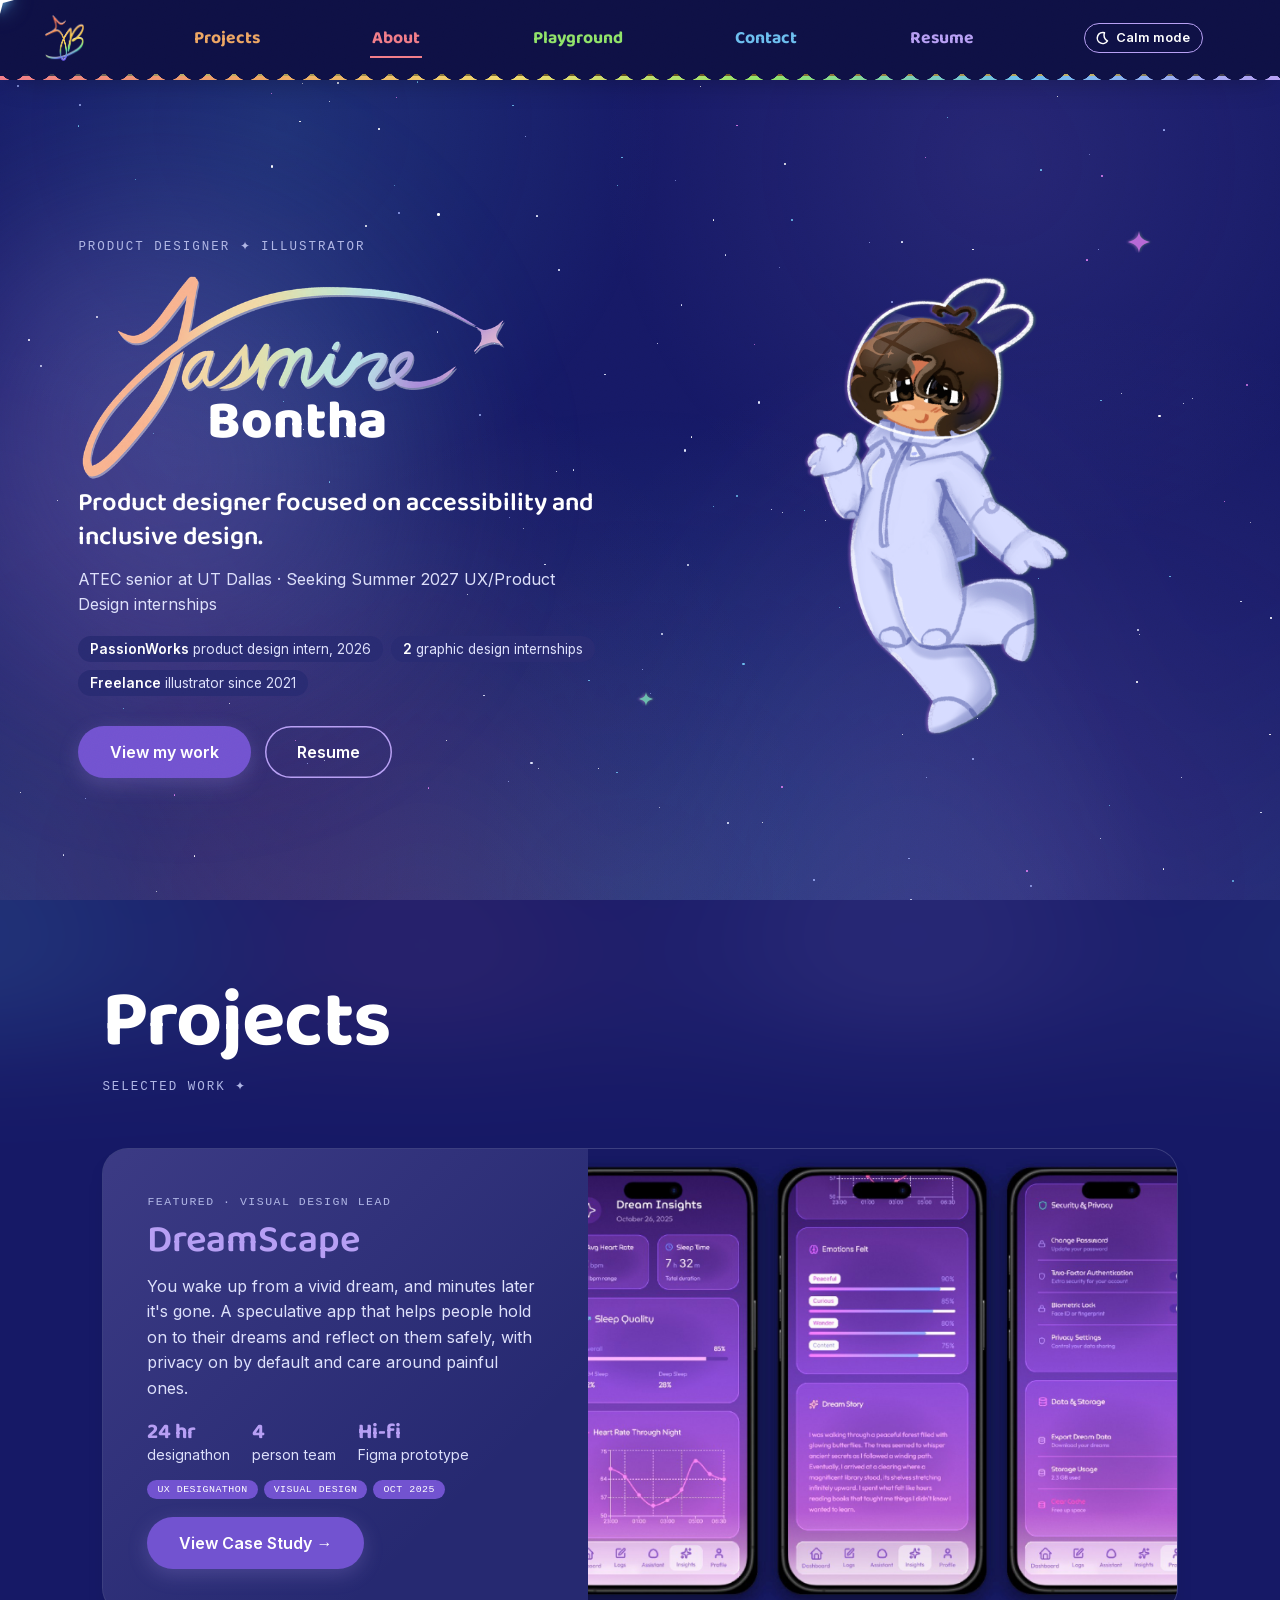
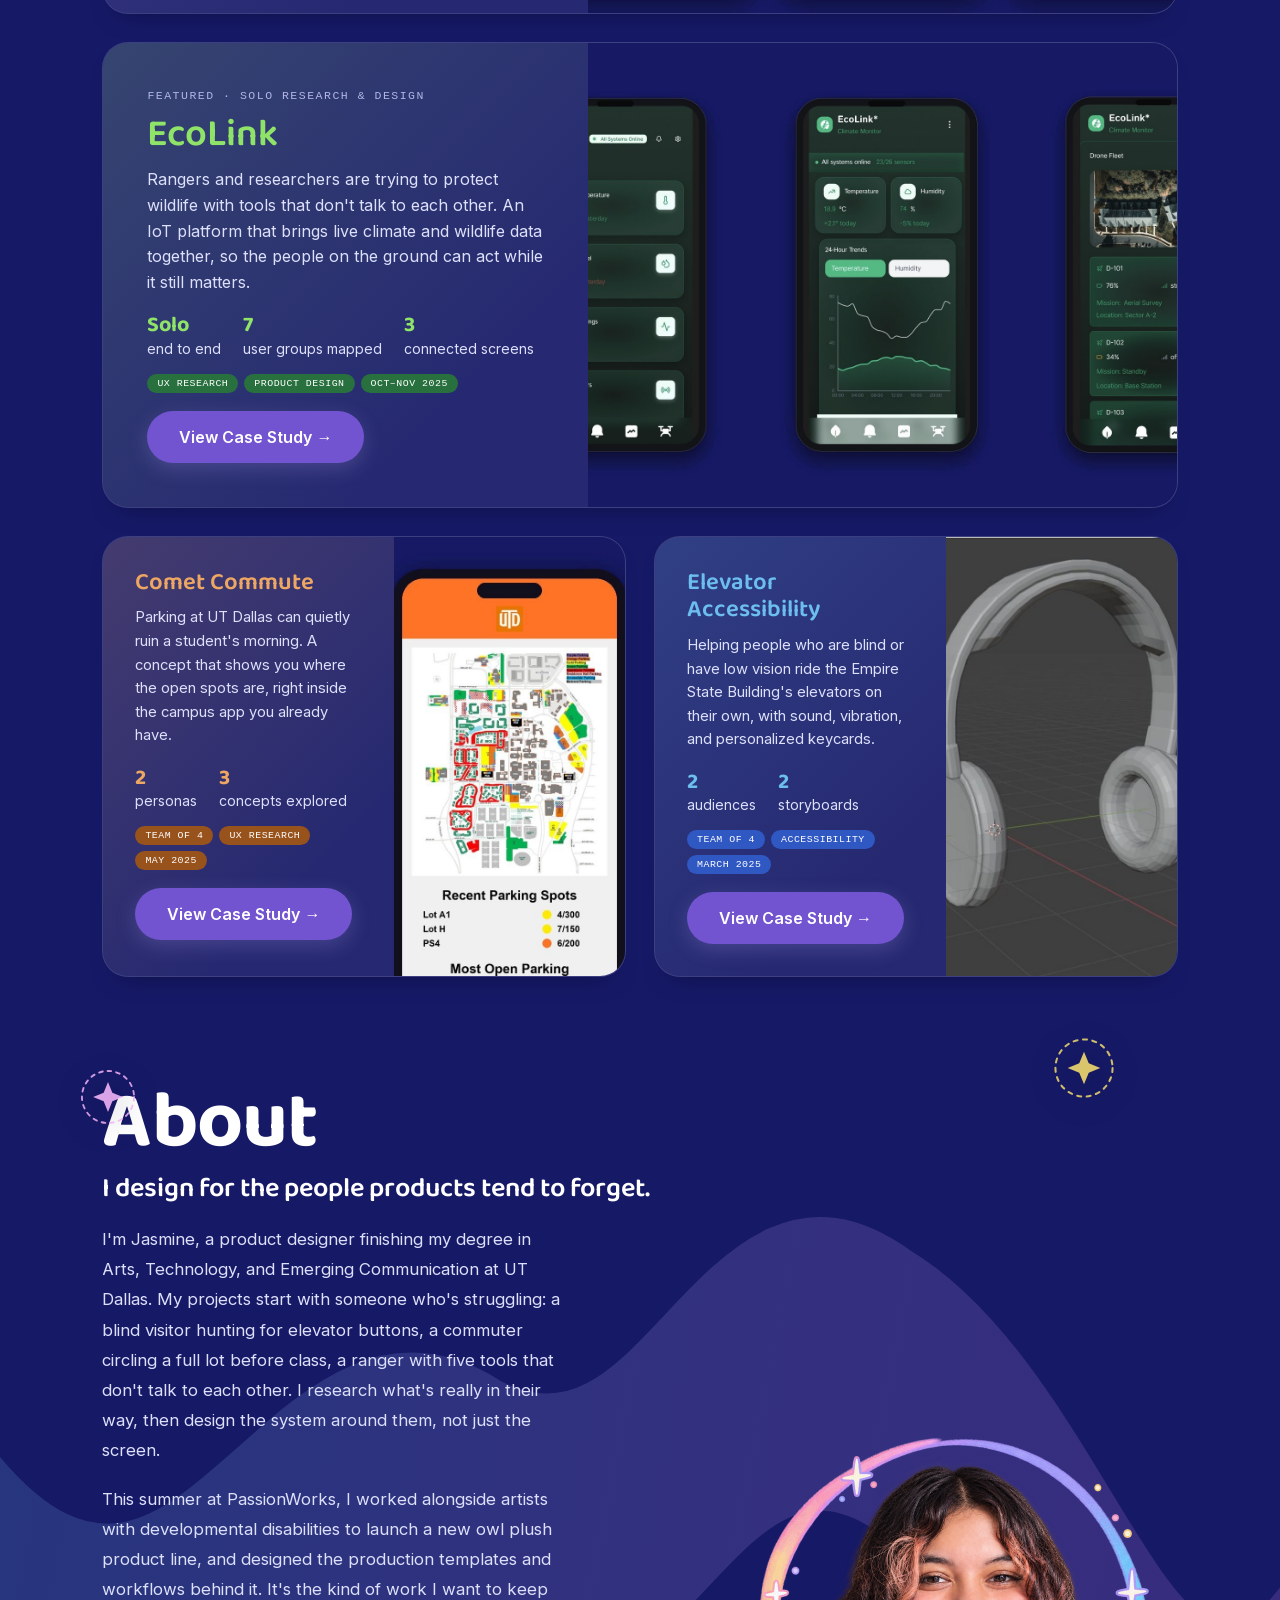
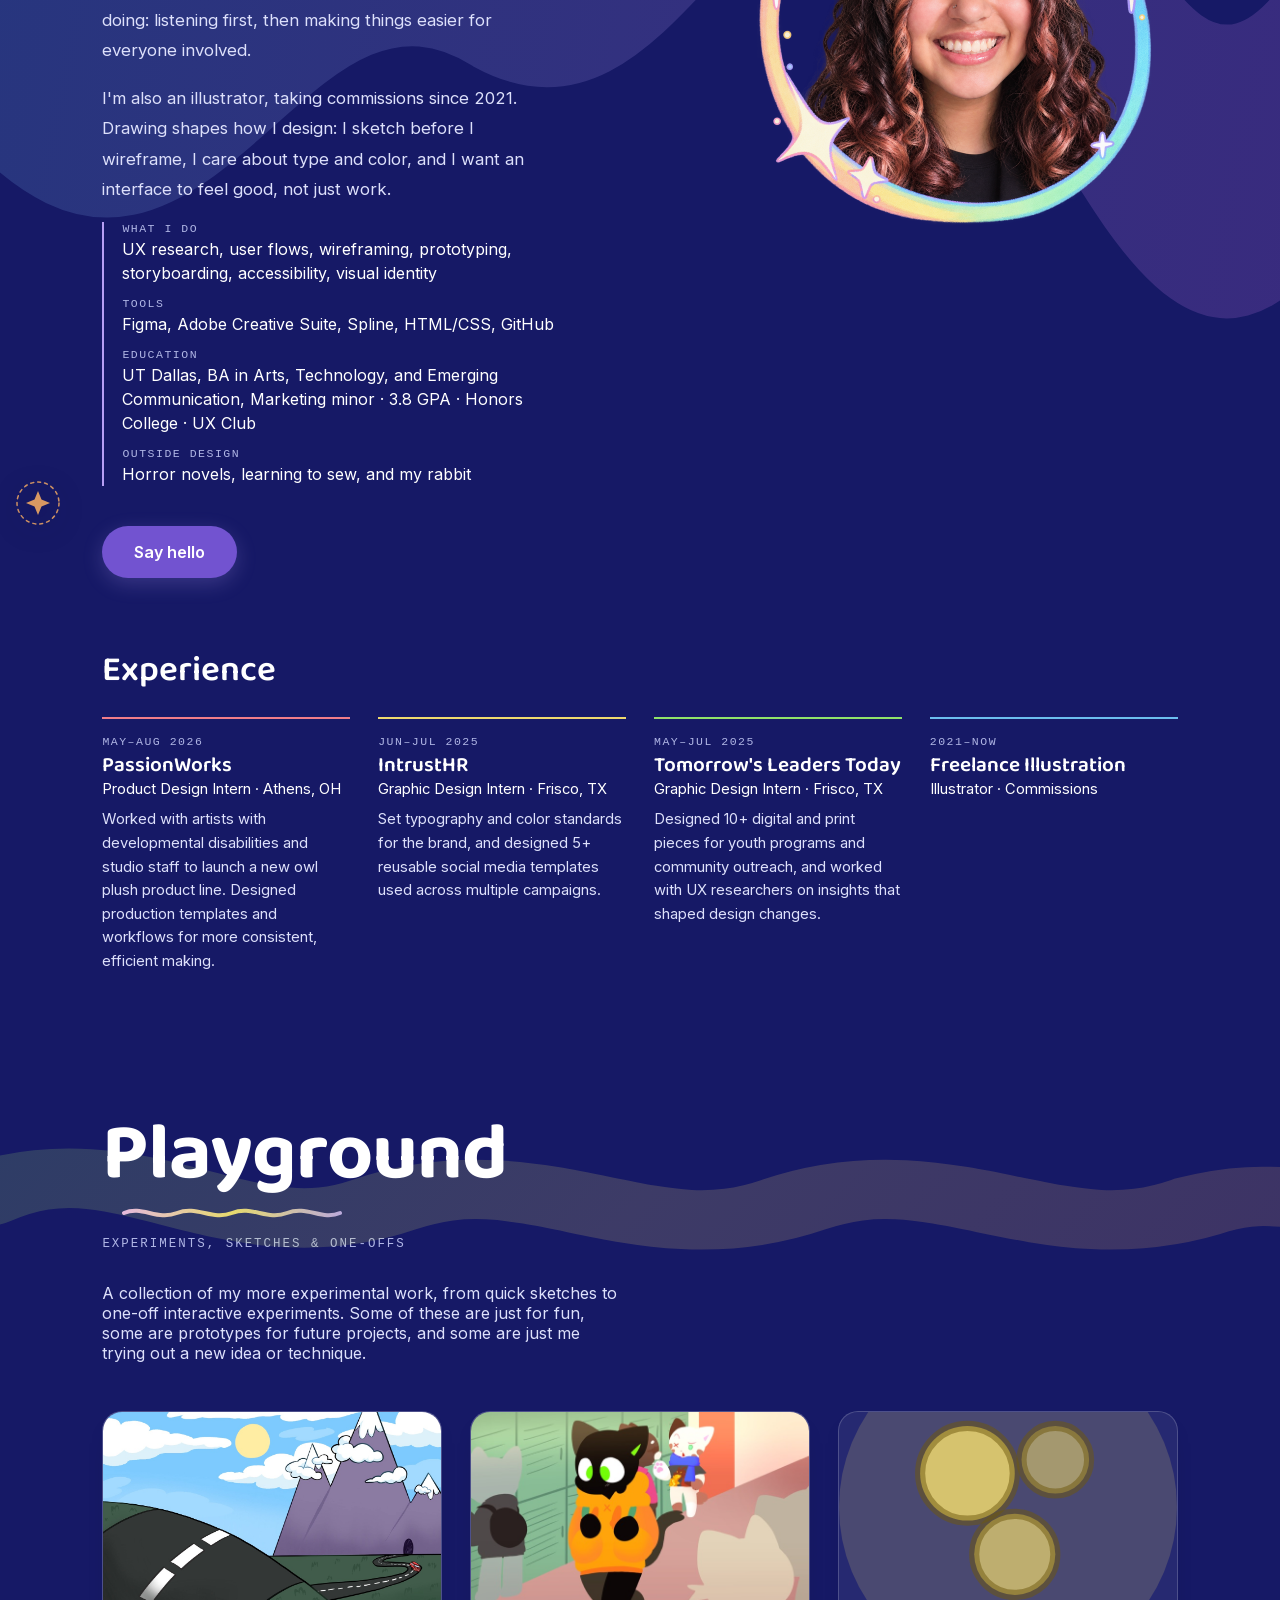
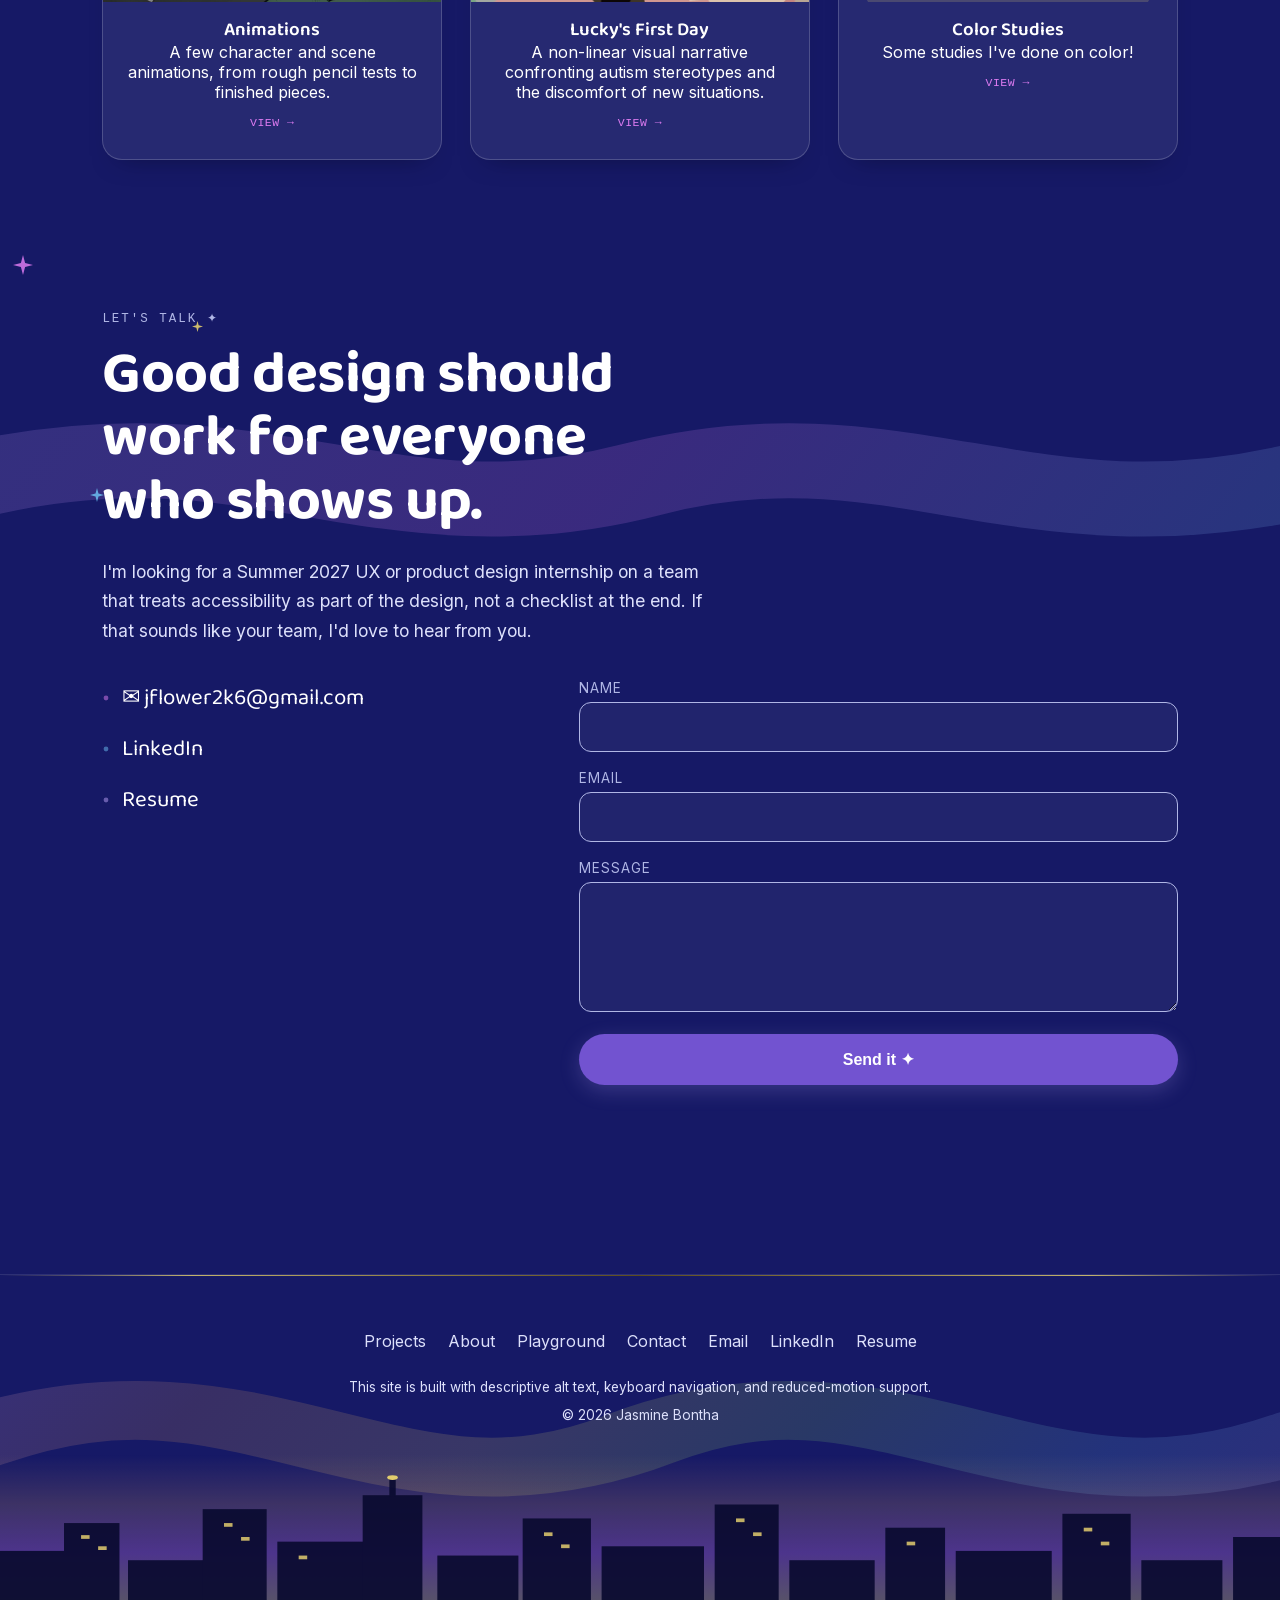
==== index.html @ 9c67c44f "Refactor case study structure and insights; update scroll reveal threshold for better accessibility" ====
<!DOCTYPE html>
<html lang="en">

<head>
    <meta charset="UTF-8">
    <meta name="viewport" content="width=device-width, initial-scale=1.0">
    <title>Jasmine Bontha · Product Designer ✦ Illustrator</title>
    <meta name="description" content="Portfolio of Jasmine Bontha, a product designer and illustrator focused on accessibility and inclusive design.">
    <link rel="stylesheet" href="css/style.css">
    <script>
        /* Calm mode: set before first paint so there's no flash of motion.
           Defaults to on when the OS asks for reduced motion. See initCalmMode(). */
        (function () {
            var d = document.documentElement, pref = null;
            try { pref = localStorage.getItem('calm'); } catch (e) {}
            if (pref === '1' || (pref === null && window.matchMedia('(prefers-reduced-motion: reduce)').matches)) d.classList.add('calm');
        })();
    </script>
</head>

<body data-page="home" id="top">
    <a class="skip-link" href="#main-content">Skip to content</a>
    <div class="comet-trail" aria-hidden="true">
        <svg xmlns="http://www.w3.org/2000/svg" focusable="false">
            <defs>
                <!-- Full six-stop rainbow. reflect (not repeat) mirrors the run at each
                     tile boundary (red...purple...red) so there's no hard seam. -->
                <linearGradient id="trailGradient" gradientUnits="userSpaceOnUse" spreadMethod="reflect">
                    <stop offset="0%" stop-color="#f0b1f6" />
                    <stop offset="20%" stop-color="#eea663" />
                    <stop offset="40%" stop-color="#efd96e" />
                    <stop offset="60%" stop-color="#90e369" />
                    <stop offset="80%" stop-color="#6cbeef" />
                    <stop offset="100%" stop-color="#b79ff4" />
                </linearGradient>
                <clipPath id="trailReveal" clipPathUnits="userSpaceOnUse">
                    <rect id="trailRevealRect" x="0" y="0" width="0" height="0" />
                </clipPath>
                <!-- Fades the ribbon to transparent over its last stretch before
                     the reveal boundary, instead of ending in a hard flat cut —
                     reads as the trail thinning out into nothing, like a comet's
                     tail, right where the star's own glow picks up. y1/y2 are
                     updated every frame in tick() to track the current reveal
                     position; spreadMethod="pad" (the default) is what makes
                     everything above y1 stay fully opaque and everything below
                     y2 fully transparent, with no separate clip needed for those. -->
                <linearGradient id="trailFadeGradient" gradientUnits="userSpaceOnUse" x1="0" x2="0" y1="0" y2="0">
                    <stop offset="0%" stop-color="white" stop-opacity="1" />
                    <stop offset="100%" stop-color="white" stop-opacity="0" />
                </linearGradient>
                <mask id="trailFadeMask" maskUnits="userSpaceOnUse">
                    <rect id="trailFadeRect" x="0" y="0" width="0" height="0" fill="url(#trailFadeGradient)" />
                </mask>
            </defs>
        </svg>
    </div>
    <button class="comet-star" type="button" aria-label="Scroll to top">
        <span class="star-glyph">
            <svg viewBox="0 0 24 24" aria-hidden="true">
                <path
                    d="M12,1 L14.25,8.1 L21.53,6.5 L16.5,12 L21.53,17.5 L14.25,15.9 L12,23 L9.75,15.9 L2.47,17.5 L7.5,12 L2.47,6.5 L9.75,8.1 Z"
                    fill="#e2e7fc" />
            </svg>
        </span>
    </button>

    <div class="stars"></div>
    <div class="grain" aria-hidden="true"></div>

    <!-- Occasional shooting stars — long idle cycle, brief streak, so it
         happens every so often rather than as a constant repeating effect.
         Fixed in the viewport like .stars, so it stays put while the page
         scrolls. -->
    <div class="shooting-stars" aria-hidden="true">
        <span class="shooting-star shooting-star-a"></span>
        <span class="shooting-star shooting-star-b"></span>
    </div>

    <header class="site-nav">
        <nav class="nav-inner" aria-label="Primary">
            <a class="logo" href="#top"><img class="logo-mark" src="images/logo-jb.png" alt="Jasmine Bontha, back to top"></a>
            <button class="nav-toggle" type="button" aria-expanded="false" aria-controls="primary-links"><span aria-hidden="true">☰</span><span class="sr-only">Menu</span></button>
            <ul class="nav-links" id="primary-links">
                <li><a href="#projects" data-page="projects">Projects</a></li>
                <li><a href="#about" data-page="about">About</a></li>
                <li><a href="#playground" data-page="playground">Playground</a></li>
                <li><a href="#contact" data-page="contact">Contact</a></li>
                <li><a href="files/Jasmine-Bontha-Resume.pdf" target="_blank" rel="noopener" data-page="resume">Resume<span class="sr-only"> (PDF, opens in a new tab)</span></a></li>
            </ul>
            <button class="calm-toggle" type="button" aria-pressed="false">
                <svg viewBox="0 0 32 32" aria-hidden="true" focusable="false"><path d="M21 5.5a11 11 0 1 0 6 16.2A12.5 12.5 0 0 1 21 5.5z" fill="none" stroke="currentColor" stroke-width="3" stroke-linejoin="round" /></svg>
                <span class="calm-label">Calm mode</span>
            </button>
        </nav>
        <div class="nav-underline" aria-hidden="true"></div>
    </header>

    <main id="main-content">
        <section class="hero">
            <!-- Soft rainbow nebula glow, filling the space behind the hero
                 text now that the comet ribbon is gone — a blurred radial-
                 gradient blob (the same procedural technique as body::before/
                 ::after), not a new illustration or motif. -->
            <div class="hero-glow" aria-hidden="true"></div>

            <div class="hero-text">
                <p class="eyebrow">PRODUCT DESIGNER ✦ ILLUSTRATOR</p>
                <h1 class="hero-name"><img class="hero-name-mark" src="images/logo-jasmine.png" alt="Jasmine"> <span class="hero-surname">Bontha</span></h1>
                <p class="hero-lede">Product designer focused on accessibility and inclusive design.</p>
                <p class="hero-meta">ATEC senior at UT Dallas · Seeking Summer 2027 UX/Product Design internships</p>
                <ul class="hero-proof" aria-label="Experience highlights">
                    <li><strong>PassionWorks</strong> product design intern, 2026</li>
                    <li><strong>2</strong> graphic design internships</li>
                    <li><strong>Freelance</strong> illustrator since 2021</li>
                </ul>
                <div class="hero-actions">
                    <a class="btn" href="#projects">View my work</a>
                    <a class="btn btn--ghost" href="files/Jasmine-Bontha-Resume.pdf" target="_blank" rel="noopener">Resume <span class="sr-only">(PDF, opens in a new tab)</span></a>
                </div>
            </div>

            <div class="mascot-wrap">
                <button type="button" class="mascot-btn" aria-label="Boop her">
                    <img class="mascot" src="images/mascot-astronaut.png"
                        data-default-src="images/mascot-astronaut.png"
                        data-default-alt="Chibi illustration of Jasmine as an astronaut with bunny ears on her helmet, floating"
                        data-alt-src="images/mascot-astronaut-alt.png"
                        data-alt-alt="Chibi illustration of Jasmine as an astronaut, now scrunching her face mid-sneeze"
                        alt="Chibi illustration of Jasmine as an astronaut with bunny ears on her helmet, floating">
                </button>
                <svg class="hero-spark hero-spark-a" viewBox="0 0 24 24" aria-hidden="true">
                    <path d="M12 0 C13 6 14 9 24 12 C14 15 13 18 12 24 C11 18 10 15 0 12 C10 9 11 6 12 0 Z"
                        fill="#dc7bf0" />
                </svg>
                <svg class="hero-spark hero-spark-b" viewBox="0 0 24 24" aria-hidden="true">
                    <path d="M12 0 C13 6 14 9 24 12 C14 15 13 18 12 24 C11 18 10 15 0 12 C10 9 11 6 12 0 Z"
                        fill="#7ce3bd" />
                </svg>
            </div>
        </section>


        <section id="projects" class="page-hero" style="min-height:auto; padding-bottom:0;">
            <h2 class="reveal">Projects</h2>
            <p class="eyebrow" style="margin-top:14px;">SELECTED WORK ✦</p>
        </section>

        <section aria-label="Projects" class="projects-list">
            <!-- Flagships first and full width (DreamScape, EcoLink), then the
                 two team projects side by side. Order matches the case-study
                 prev/next loop. .project-stats only holds facts that are on the
                 case-study page or the resume. -->
            <article class="project-spread project-spread--featured reveal-fade" style="--accent:#b79ff4; --accent-deep:#7253d0;">
                <div class="project-card">
                    <p class="project-kicker">Featured · Visual design lead</p>
                    <h3>DreamScape</h3>
                    <p>You wake up from a vivid dream, and minutes later it's gone. A speculative app that helps people
                        hold on to their dreams and reflect on them safely, with privacy on by default and care
                        around painful ones.</p>
                    <ul class="project-stats">
                        <li><strong>24 hr</strong> designathon</li>
                        <li><strong>4</strong> person team</li>
                        <li><strong>Hi-fi</strong> Figma prototype</li>
                    </ul>
                    <div class="project-tags">
                        <span>UX Designathon</span><span>Visual Design</span><span>Oct 2025</span>
                    </div>
                    <a class="btn" href="case-studies/dreamscape.html">View Case Study <span class="arrow">→</span></a>
                </div>
                <a class="project-visual" href="case-studies/dreamscape.html" aria-label="View DreamScape case study">
                    <img src="images/case-dreamscape-wide.jpg" alt="">
                </a>
            </article>

            <article class="project-spread project-spread--featured reveal-fade" style="--accent:#90e369; --accent-deep:#28713e;">
                <div class="project-card">
                    <p class="project-kicker">Featured · Solo research &amp; design</p>
                    <h3>EcoLink</h3>
                    <p>Rangers and researchers are trying to protect wildlife with tools that don't talk to each other.
                        An IoT platform that brings live climate and wildlife data together, so the people on the
                        ground can act while it still matters.</p>
                    <ul class="project-stats">
                        <li><strong>Solo</strong> end to end</li>
                        <li><strong>7</strong> user groups mapped</li>
                        <li><strong>3</strong> connected screens</li>
                    </ul>
                    <div class="project-tags">
                        <span>UX Research</span><span>Product Design</span><span>Oct–Nov 2025</span>
                    </div>
                    <a class="btn" href="case-studies/ecolink.html">View Case Study <span class="arrow">→</span></a>
                </div>
                <a class="project-visual" href="case-studies/ecolink.html" aria-label="View EcoLink case study">
                    <img src="images/case-ecolink-wide.jpg" alt="">
                </a>
            </article>

            <article class="project-spread reveal-fade" style="--accent:#eea663; --accent-deep:#98521c;">
                <div class="project-card">
                    <h3>Comet Commute</h3>
                    <p>Parking at UT Dallas can quietly ruin a student's morning. A concept that shows you where the
                        open spots are, right inside the campus app you already have.</p>
                    <ul class="project-stats">
                        <li><strong>2</strong> personas</li>
                        <li><strong>3</strong> concepts explored</li>
                    </ul>
                    <div class="project-tags">
                        <span>Team of 4</span><span>UX Research</span><span>May 2025</span>
                    </div>
                    <a class="btn" href="case-studies/comet-commute.html">View Case Study <span class="arrow">→</span></a>
                </div>
                <a class="project-visual" href="case-studies/comet-commute.html" aria-label="View Comet Commute case study">
                    <img src="images/orbit-comet.jpg" alt="">
                </a>
            </article>

            <article class="project-spread reveal-fade" style="--accent:#6cbeef; --accent-deep:#3058c3;">
                <div class="project-card">
                    <h3>Elevator Accessibility</h3>
                    <p>Helping people who are blind or have low vision ride the Empire State Building's elevators on
                        their own, with sound, vibration, and personalized keycards.</p>
                    <ul class="project-stats">
                        <li><strong>2</strong> audiences</li>
                        <li><strong>2</strong> storyboards</li>
                    </ul>
                    <div class="project-tags">
                        <span>Team of 4</span><span>Accessibility</span><span>March 2025</span>
                    </div>
                    <a class="btn" href="case-studies/elevator-accessibility.html">View Case Study <span class="arrow">→</span></a>
                </div>
                <a class="project-visual" href="case-studies/elevator-accessibility.html" aria-label="View Elevator Accessibility case study">
                    <img src="images/orbit-elevator.jpg" alt="">
                </a>
            </article>
        </section>

        <section id="about" class="page-hero">
            <svg class="bg-squiggle" viewBox="0 0 1000 500" fill="none" preserveAspectRatio="none" aria-hidden="true">
                <defs>
                    <linearGradient id="aboutRibbon" x1="0" y1="0" x2="1000" y2="500" gradientUnits="userSpaceOnUse">
                        <stop offset="0%" stop-color="#6cbeef" />
                        <stop offset="50%" stop-color="#b79ff4" />
                        <stop offset="100%" stop-color="#dc7bf0" />
                    </linearGradient>
                </defs>
                <path d="M-20,180 C150,260 220,120 380,160 C520,190 560,80 700,120 C850,155 900,280 1020,220"
                    stroke="url(#aboutRibbon)" stroke-width="90" stroke-linecap="round" opacity=".18" />
            </svg>
            <div class="about-grid">
                <div class="about-copy reveal">
                    <h2>About</h2>
                    <p class="about-lead">
                        I design for the people products tend to forget.
                    </p>
                    <p>
                        I'm Jasmine, a product designer finishing my degree in Arts, Technology, and Emerging
                        Communication at UT Dallas. My projects start with someone who's struggling: a blind visitor
                        hunting for elevator buttons, a commuter circling a full lot before class, a ranger with five
                        tools that don't talk to each other. I research what's really in their way, then design the
                        system around them, not just the screen.
                    </p>
                    <p>
                        This summer at PassionWorks, I worked alongside artists with developmental disabilities to
                        launch a new owl plush product line, and designed the production templates and workflows
                        behind it. It's the kind of work I want to keep doing: listening first, then making things
                        easier for everyone involved.
                    </p>
                    <p>
                        I'm also an illustrator, taking commissions since 2021. Drawing shapes how I design: I sketch
                        before I wireframe, I care about type and color, and I want an interface to feel good, not just
                        work.
                    </p>
                    <dl class="about-facts">
                        <div>
                            <dt>What I do</dt>
                            <dd>UX research, user flows, wireframing, prototyping, storyboarding, accessibility, visual
                                identity</dd>
                        </div>
                        <div>
                            <dt>Tools</dt>
                            <dd>Figma, Adobe Creative Suite, Spline, HTML/CSS, GitHub</dd>
                        </div>
                        <div>
                            <dt>Education</dt>
                            <dd>UT Dallas, BA in Arts, Technology, and Emerging Communication, Marketing minor ·
                                3.8 GPA · Honors College · UX Club</dd>
                        </div>
                        <div>
                            <dt>Outside design</dt>
                            <dd>Horror novels, learning to sew, and my rabbit</dd>
                        </div>
                    </dl>
                    <a class="btn" href="#contact" style="margin-top:10px; display:inline-block;">Say hello</a>
                </div>

                <div class="reveal-right">
                    <div class="avatar-frame">
                        <img class="avatar-photo" src="images/avatar-jasmine.png"
                            alt="Jasmine Bontha smiling, with a hand-illustrated rainbow shooting-star ring around the portrait">
                    </div>
                </div>
            </div>

            <div class="experience reveal-fade" id="experience">
                <h3 class="experience-title">Experience</h3>
                <ol class="experience-list">
                    <li>
                        <p class="experience-when">May–Aug 2026</p>
                        <h4>PassionWorks</h4>
                        <p class="experience-role">Product Design Intern · Athens, OH</p>
                        <p>Worked with artists with developmental disabilities and studio staff to launch a new owl
                            plush product line. Designed production templates and workflows for more consistent,
                            efficient making.</p>
                    </li>
                    <li>
                        <p class="experience-when">Jun–Jul 2025</p>
                        <h4>IntrustHR</h4>
                        <p class="experience-role">Graphic Design Intern · Frisco, TX</p>
                        <p>Set typography and color standards for the brand, and designed 5+ reusable social media
                            templates used across multiple campaigns.</p>
                    </li>
                    <li>
                        <p class="experience-when">May–Jul 2025</p>
                        <h4>Tomorrow's Leaders Today</h4>
                        <p class="experience-role">Graphic Design Intern · Frisco, TX</p>
                        <p>Designed 10+ digital and print pieces for youth programs and community outreach, and
                            worked with UX researchers on insights that shaped design changes.</p>
                    </li>
                    <li>
                        <p class="experience-when">2021–now</p>
                        <h4>Freelance Illustration</h4>
                        <p class="experience-role">Illustrator · Commissions</p>
                    </li>
                </ol>
            </div>

            <!-- Sketchbook doodles — floating around the About content rather
                 than their own separate section below it. Each .doodle has an
                 individual aria-label, so no group label needed here. -->
            <div class="about-doodles">
                <button class="doodle doodle-1" aria-label="Fun fact about sewing">
                    <img src="images/doodle-1.svg" alt="">
                </button>
                <div class="planet-card" style="top:2%; left:13%;">
                    <h3>Sewing</h3>
                    <p>I've been learning to sew!</p>
                </div>

                <button class="doodle doodle-2" aria-label="Fun fact about my heritage">
                    <img src="images/doodle-2.svg" alt="">
                </button>
                <div class="planet-card" style="top:64%; left:8%;">
                    <h3>Heritage</h3>
                    <p>I'm mixed! I'm Tibetan and Indian!</p>
                </div>

                <button class="doodle doodle-3" aria-label="Fun fact about horror">
                    <img src="images/doodle-3.svg" alt="">
                </button>
                <div class="planet-card" style="top:2%; left:56%;">
                    <h3>Horror</h3>
                    <p>I love to read horror novels and watch scary things!</p>
                </div>
            </div>

            <div class="doodles-fallback reveal-fade">
                <div class="card">
                    <img src="images/doodle-1.svg" alt="">
                    <div><h3>Sewing</h3><p>I've been learning to sew!</p></div>
                </div>
                <div class="card">
                    <img src="images/doodle-2.svg" alt="">
                    <div><h3>Heritage</h3><p>I'm mixed! I'm Tibetan and Indian!</p></div>
                </div>
                <div class="card">
                    <img src="images/doodle-3.svg" alt="">
                    <div><h3>Horror</h3><p>I love to read horror novels and watch scary things!</p></div>
                </div>
            </div>
        </section>

        <section id="playground" class="page-hero" style="min-height:auto; padding-bottom:0;">
            <svg class="bg-squiggle" viewBox="0 0 1000 500" fill="none" preserveAspectRatio="none" aria-hidden="true">
                <defs>
                    <linearGradient id="playgroundRibbon" x1="0" y1="0" x2="1000" y2="500" gradientUnits="userSpaceOnUse">
                        <stop offset="0%" stop-color="#90e369" />
                        <stop offset="50%" stop-color="#efd96e" />
                        <stop offset="100%" stop-color="#eea663" />
                    </linearGradient>
                </defs>
                <path d="M-20,250 C100,150 180,340 300,260 C420,180 500,340 620,260 C740,180 820,340 940,260 C980,240 1000,250 1020,250"
                    stroke="url(#playgroundRibbon)" stroke-width="90" stroke-linecap="round" opacity=".18" />
            </svg>
            <h2 class="reveal">Playground</h2>
            <svg class="squiggle-underline" viewBox="0 0 220 20" aria-hidden="true">
                <path d="M2,10 C20,2 35,18 55,10 C75,2 90,18 110,10 C130,2 145,18 165,10 C185,2 200,18 218,10"
                    fill="none" stroke="url(#squiggleGrad)" stroke-width="4" stroke-linecap="round" />
                <defs>
                    <linearGradient id="squiggleGrad" x1="0" y1="0" x2="220" y2="0" gradientUnits="userSpaceOnUse">
                        <stop offset="0%" stop-color="#f0b1f6" />
                        <stop offset="50%" stop-color="#efd96e" />
                        <stop offset="100%" stop-color="#b79ff4" />
                    </linearGradient>
                </defs>
            </svg>
            <p class="eyebrow" style="margin-top:14px;">EXPERIMENTS, SKETCHES &amp; ONE-OFFS</p>
            <p style="color:var(--text-dim); max-width:52ch; margin-top:14px;">
                A collection of my more experimental work, from quick sketches to one-off
                interactive experiments. Some of these are just for fun, some are
                prototypes for future projects, and some are just me trying out a new
                idea or technique.
            </p>
        </section>

        <section aria-label="Playground content">
            <div class="playground-deck reveal-fade">
                <a class="sticker-card" href="playground/animations.html">
                    <img class="sticker-thumb" src="images/playground-animations.jpg" alt="">
                    <h3>Animations</h3>
                    <p>A few character and scene animations, from rough pencil tests to finished pieces.</p>
                    <span class="sticker-view">View →</span>
                </a>
                <!-- Real, finished work (not a placeholder) — moved here from the
                     Projects list at Jasmine's request. It has no case-study page in
                     this repo (it's an existing standalone illustration site), so it
                     links straight out to it, same as it did from Projects. -->
                <a class="sticker-card" href="https://cherrieb3.github.io/Luckys-First-Day/" target="_blank" rel="noopener">
                    <img class="sticker-thumb" src="images/playground-lucky.jpg" alt="">
                    <h3>Lucky's First Day</h3>
                    <p>A non-linear visual narrative confronting autism stereotypes and the discomfort of new situations.</p>
                    <span class="sticker-view">View →</span>
                </a>
                <a class="sticker-card" href="playground/color-studies.html">
                    <img class="sticker-thumb" src="images/playground-color-studies.svg" alt="">
                    <h3>Color Studies</h3>
                    <p>Some studies I've done on color!</p>
                    <span class="sticker-view">View →</span>
                </a>
            </div>
        </section>

        <section id="contact" class="page-hero" style="min-height:auto; padding-bottom:0;">
            <svg class="bg-squiggle" viewBox="0 0 1000 500" fill="none" preserveAspectRatio="none" aria-hidden="true">
                <defs>
                    <linearGradient id="contactRibbon" x1="0" y1="0" x2="1000" y2="500" gradientUnits="userSpaceOnUse">
                        <stop offset="0%" stop-color="#b79ff4" />
                        <stop offset="50%" stop-color="#dc7bf0" />
                        <stop offset="100%" stop-color="#6cbeef" />
                    </linearGradient>
                </defs>
                <path d="M-20,300 C200,220 300,380 500,300 C700,220 800,380 1020,300"
                    stroke="url(#contactRibbon)" stroke-width="90" stroke-linecap="round" opacity=".18" />
            </svg>
            <svg class="mini-spark spark-a" viewBox="0 0 24 24" aria-hidden="true"><path d="M12 0 L14.5 9.5 L24 12 L14.5 14.5 L12 24 L9.5 14.5 L0 12 L9.5 9.5 Z" fill="#dc7bf0" /></svg>
            <svg class="mini-spark spark-b" viewBox="0 0 24 24" aria-hidden="true"><path d="M12 0 L14.5 9.5 L24 12 L14.5 14.5 L12 24 L9.5 14.5 L0 12 L9.5 9.5 Z" fill="#6cbeef" /></svg>
            <svg class="mini-spark spark-c" viewBox="0 0 24 24" aria-hidden="true"><path d="M12 0 L14.5 9.5 L24 12 L14.5 14.5 L12 24 L9.5 14.5 L0 12 L9.5 9.5 Z" fill="#efd96e" /></svg>
            <p class="eyebrow">LET'S TALK ✦</p>
            <h2 class="reveal contact-statement">Good design should work for everyone who shows up.</h2>
            <p class="contact-pitch">I'm looking for a Summer 2027 UX or product design internship on a team that
                treats accessibility as part of the design, not a checklist at the end. If that sounds like your
                team, I'd love to hear from you.</p>
        </section>

        <section class="contact-body">
            <div class="contact-grid reveal-fade">
                <div class="contact-direct">
                    <a href="mailto:jflower2k6@gmail.com">✉ jflower2k6@gmail.com</a>
                    <a href="https://www.linkedin.com/in/jasmine-b-1a2929231/" target="_blank" rel="noopener">LinkedIn<span class="sr-only"> (opens in a new tab)</span></a>
                    <a href="files/Jasmine-Bontha-Resume.pdf" target="_blank" rel="noopener">Resume <span class="sr-only">(PDF, opens in a new tab)</span></a>
                </div>

                <div>
                    <form class="contact-form" id="contactForm" action="https://formspree.io/f/xrpgwbwo" method="POST" aria-label="Contact form">
                        <div>
                            <label for="name">Name</label>
                            <input type="text" id="name" name="name" autocomplete="name" required>
                        </div>
                        <div>
                            <label for="email">Email</label>
                            <input type="email" id="email" name="email" autocomplete="email" required>
                        </div>
                        <div>
                            <label for="message">Message</label>
                            <textarea id="message" name="message" rows="5" required></textarea>
                        </div>
                        <button class="btn" type="submit" id="contactSendBtn">Send it ✦</button>
                        <p class="contact-form-status" id="contactFormStatus" role="status" aria-live="polite"></p>
                    </form>
                </div>
            </div>
        </section>
    </main>

    <footer>
        <svg class="bg-squiggle" viewBox="0 0 1000 500" fill="none" preserveAspectRatio="none" aria-hidden="true">
            <defs>
                <linearGradient id="footerRibbon" x1="0" y1="0" x2="1000" y2="500" gradientUnits="userSpaceOnUse">
                    <stop offset="0%" stop-color="#f0b1f6" />
                    <stop offset="20%" stop-color="#eea663" />
                    <stop offset="40%" stop-color="#efd96e" />
                    <stop offset="60%" stop-color="#90e369" />
                    <stop offset="80%" stop-color="#6cbeef" />
                    <stop offset="100%" stop-color="#b79ff4" />
                </linearGradient>
            </defs>
            <path d="M-20,250 C200,100 300,400 500,250 C700,100 800,400 1020,250"
                stroke="url(#footerRibbon)" stroke-width="90" stroke-linecap="round" opacity=".16" />
        </svg>

        <!-- The journey's end: after a whole page of deep space, the very
             bottom of the site is a warm horizon glow and a city skyline —
             landing back home on Earth. Simple hand-drawn building blocks,
             not a literal/detailed illustration, matching the rest of the
             site's line-art convention. -->
        <div class="horizon-glow" aria-hidden="true"></div>
        <svg class="city-skyline" viewBox="0 0 600 140" preserveAspectRatio="none" aria-hidden="true">
            <g fill="#0a0b30">
                <rect x="0" y="85" width="36" height="55" />
                <rect x="30" y="55" width="26" height="85" />
                <rect x="60" y="95" width="40" height="45" />
                <rect x="95" y="40" width="30" height="100" />
                <rect x="130" y="75" width="45" height="65" />
                <rect x="170" y="25" width="28" height="115" />
                <rect x="205" y="90" width="38" height="50" />
                <rect x="245" y="50" width="32" height="90" />
                <rect x="282" y="80" width="48" height="60" />
                <rect x="335" y="35" width="30" height="105" />
                <rect x="370" y="95" width="40" height="45" />
                <rect x="415" y="60" width="28" height="80" />
                <rect x="448" y="85" width="45" height="55" />
                <rect x="498" y="45" width="32" height="95" />
                <rect x="535" y="95" width="38" height="45" />
                <rect x="578" y="70" width="22" height="70" />
            </g>
            <!-- A little antenna on the tallest tower, and a scatter of lit
                 windows — small, warm, hand-placed touches rather than a
                 repeating pattern. -->
            <line x1="184" y1="25" x2="184" y2="8" stroke="#0a0b30" stroke-width="3" stroke-linecap="round" />
            <circle cx="184" cy="6" r="2.5" fill="#efd96e" />
            <g fill="#efd96e" opacity=".85">
                <rect x="38" y="68" width="4" height="4" />
                <rect x="46" y="80" width="4" height="4" />
                <rect x="105" y="55" width="4" height="4" />
                <rect x="113" y="70" width="4" height="4" />
                <rect x="140" y="90" width="4" height="4" />
                <rect x="255" y="65" width="4" height="4" />
                <rect x="263" y="78" width="4" height="4" />
                <rect x="345" y="50" width="4" height="4" />
                <rect x="353" y="65" width="4" height="4" />
                <rect x="425" y="75" width="4" height="4" />
                <rect x="508" y="60" width="4" height="4" />
                <rect x="516" y="75" width="4" height="4" />
            </g>
        </svg>

        <nav class="footer-links" aria-label="Footer">
            <a href="#projects">Projects</a>
            <a href="#about">About</a>
            <a href="#playground">Playground</a>
            <a href="#contact">Contact</a>
            <a href="mailto:jflower2k6@gmail.com">Email</a>
            <a href="https://www.linkedin.com/in/jasmine-b-1a2929231/" target="_blank" rel="noopener">LinkedIn<span class="sr-only"> (opens in a new tab)</span></a>
            <a href="files/Jasmine-Bontha-Resume.pdf" target="_blank" rel="noopener">Resume<span class="sr-only"> (PDF, opens in a new tab)</span></a>
        </nav>
        <p class="footer-note">This site is built with descriptive alt text, keyboard navigation, and reduced-motion support.</p>
        <p class="footer-note">© 2026 Jasmine Bontha</p>
    </footer>

    <script src="js/main.js"></script>
</body>

</html>
---- css/style.css ----
/* =========================================================
   Jasmine Bontha — Portfolio design system
   Cosmic motif. See CLAUDE.md for the rationale.
   ========================================================= */

/* Typed as <angle> so browsers that support @property (most current ones)
   can smoothly interpolate --tilt-x/--tilt-y when they change — used by
   the magnetic card-tilt effect (initTiltCards() in js/main.js). Falls
   back gracefully to an instant (untyped) change in older browsers;
   nothing breaks, the tilt just isn't eased on those. */
@property --tilt-x {
  syntax: '<angle>';
  inherits: false;
  initial-value: 0deg;
}
@property --tilt-y {
  syntax: '<angle>';
  inherits: false;
  initial-value: 0deg;
}

/* Native cross-document View Transitions — a quiet wormhole feel between
   full page loads (index.html <-> case-studies/*.html, and case study <->
   case study via the prev/next links) instead of the browser's default
   hard cut: the old page eases down and brightens slightly as if it's
   receding into a point of light, then the new page eases in from that
   same soft glow and settles. A restrained version of "shrink into
   light / emerge from light" rather than a showy zoom — a small signature
   beat, not a spectacle. Pure CSS, no router/framework/JS (rule 3: no
   dependency creep) — browsers without support (Firefox, at the time of
   writing) just navigate normally with no transition, so this is
   enhancement-only and never blocks navigation. Scoped sitewide via this
   shared stylesheet rather than only on the links into case studies, so
   every full-page navigation on the site feels consistent rather than
   some jumping and others transitioning. */
@view-transition {
  navigation: auto;
}

::view-transition-old(root) {
  animation: wormhole-suck-in .32s ease-in forwards;
}

::view-transition-new(root) {
  animation: wormhole-burst-out .4s cubic-bezier(.2, .7, .3, 1) forwards;
}

@keyframes wormhole-suck-in {
  0%   { opacity: 1; scale: 1;    rotate: 0deg;    filter: blur(0px) brightness(1); }
  100% { opacity: 0; scale: .94;  rotate: -1.5deg; filter: blur(3px) brightness(1.12); }
}

@keyframes wormhole-burst-out {
  0%   { opacity: 0; scale: .95; rotate: 1deg; filter: blur(3px) brightness(1.12); }
  100% { opacity: 1; scale: 1;   rotate: 0deg; filter: blur(0px) brightness(1); }
}

@media (prefers-reduced-motion: reduce) {
  ::view-transition-old(root),
  ::view-transition-new(root) {
    animation: none;
  }
}

/* Self-hosted rather than linked from fonts.googleapis.com: privacy-focused
   browsers and extensions (Brave's shields, Safari's cross-site tracking
   prevention, many ad blockers) block Google Fonts requests by default,
   which silently fell back to a generic serif/cursive system font — the
   nav, logo, and every heading on the live GitHub Pages deploy rendered in
   the wrong typeface for anyone with those protections on, even though
   the page itself loaded fine. Self-hosting removes the third-party
   request entirely, so the type is never at the mercy of the visitor's
   browser privacy settings. Latin-subset .woff2 only (this site has no
   non-Latin copy) — same files Google itself would have served.
   Regenerate from https://fonts.google.com if new weights are needed. */
@font-face {
  font-family: 'Baloo 2';
  font-style: normal;
  font-weight: 400 800;
  font-display: swap;
  src: url('../fonts/baloo2-v23-latin-var.woff2') format('woff2-variations'), url('../fonts/baloo2-v23-latin-var.woff2') format('woff2');
}

@font-face {
  font-family: 'Inter';
  font-style: normal;
  font-weight: 100 900;
  font-display: swap;
  src: url('../fonts/inter-v20-latin-var.woff2') format('woff2-variations'), url('../fonts/inter-v20-latin-var.woff2') format('woff2');
}

* { margin: 0; padding: 0; box-sizing: border-box; }

/* =========================================================
   Art direction: Bee and PuppyCat mood
   The rainbow palette was repainted from vivid neon toward soft, dusty
   pastel hues — dusty rose, peach, muted gold, pale mint, sky blue,
   lavender — for a cozier, more whimsical feel, "a magical mailbox
   floating in space" rather than a technical/corporate one. This was
   first tried as a FULL light-mode flip (cream background, dark text)
   and Jasmine didn't like that — the background is back to the
   original dark cosmic void (#07092a). What stuck from the pastel pass:
   the accent palette itself, Baloo 2 as the display font, and softened/
   recolored versions of the decorative extras added alongside it
   (drifting clouds, occasional shooting stars, the floating mail
   envelope, warm plum-tinted shadows instead of flat black). Every
   rainbow token below KEPT ITS ORIGINAL NAME (--c-red, --d-blue, etc.)
   even though its hue changed — every rule elsewhere in this file that
   already reads var(--c-red) etc. picked up the new palette automatically
   with zero changes to that rule. Keep extending the palette this same
   way (new value, same slot) rather than introducing parallel new tokens.
   The two-tier structure is back to its original meaning now that the
   background is dark again: --c-* (soft pastel) is the vivid-on-dark
   decorative tier (glows, thin borders, dots, planet fills); --d-* (deep)
   is for AA-safe text on the light nav/paper surfaces, and for white text
   sitting on top of a button/badge fill — --c-* is too light for that.
   ========================================================= */
/* CURRENT PALETTE (supersedes the history above): shifted to match
   Jasmine's own Carrd site (sqeakerz.carrd.co), a saturated cobalt-navy
   sky, white/periwinkle sparkles, a vivid rainbow, and violet buttons.
   Same token names, new values; see CLAUDE.md "Art direction" for the
   contrast-checked table. */
:root {
  /* space + surfaces — dark cosmic base (Jasmine's call after seeing the
     full light-cream version: keep the pastel accent palette, but back on
     a dark night-sky background). Tinted deep indigo-violet rather than
     near-black, per a moodboard reference Jasmine shared (a glowing
     cyan/teal night scene) — a lighter, more saturated "moonlit" dark
     rather than a flat void. */
  --bg: #161966;
  --bg-soft: #1f247b;
  --panel: rgba(255, 255, 255, .05);
  --panel-border: rgba(255, 255, 255, .1);
  --paper: #f4faf8;
  --ink: #1d2162;
  /* The nav's own surface — a smidge darker than --bg, not the light
     "paper" surface used for planet-card tooltips and Free Draw's paper
     texture (those stay light/cream on purpose; only the nav itself
     moved to dark). */
  --nav-bg: #0e1045;

  /* text on dark */
  --text: #ffffff;
  --text-dim: #dde0fb;
  --text-mute: #b0b6e5;

  /* soft pastel tier — decorative use (glows, thin borders, dots),
     never as a fill under white text (see note above). Red and teal
     nudged toward coral-salmon and a more vivid glowing cyan respectively
     — closer to a moodboard reference Jasmine shared (coral-pink stars,
     glowing teal clouds, deep indigo night). Saturation raised a notch
     sitewide (both tiers, ~+16% HSL saturation here / ~+8% on the deep
     tier below) at Jasmine's request for a bit more punch than the very
     dusty original pastel pass — still a soft palette, not a return to
     neon. The deep tier's boost was capped smaller and re-checked against
     white and #f4faf8 (the paper/nav surface) so every AA text-contrast
     pairing documented in CLAUDE.md still holds; --d-green has the
     tightest margin (~4.6:1) — don't push its saturation any further
     without re-checking contrast. */
  --c-red: #f17d89;
  --c-orange: #eea663;
  --c-yellow: #efd96e;
  --c-green: #90e369;
  --c-blue: #6cbeef;
  --c-purple: #b79ff4;
  --c-pink: #dc7bf0;
  /* Added from Jasmine's cosmic-creature moodboard reference — a mint/teal
     that the original 6-hue rainbow didn't have. Accent-only, like pink:
     no --d-teal counterpart, since it isn't used as nav/text-on-white. */
  --c-teal: #60dbed;

  /* deep tier — saturated enough for AA-safe text-on-cream AND for white
     text sitting on top of it as a button/badge fill */
  --d-red: #b13556;
  --d-orange: #98521c;
  --d-gold: #6e580c;
  --d-green: #28713e;
  --d-blue: #3058c3;
  --d-purple: #7253d0;

  --gradient-rainbow: linear-gradient(90deg, var(--c-red), var(--c-orange), var(--c-yellow), var(--c-green), var(--c-blue), var(--c-purple));

  --radius-lg: 30px;
  --radius-md: 20px;
  --radius-sm: 12px;
  --nav-h: 76px;

  /* A third, deliberately plainer type voice — system monospace, no extra
     font file — reserved for "meta" marks (eyebrows, running heads,
     section numbers, dates). Pairing a technical/editorial mono against
     the handwritten-feeling display face and the humanist body face is
     what gives the type system a magazine-like, considered contrast
     instead of reading as one generic sans-everywhere template. */
  --font-mono: ui-monospace, 'SF Mono', 'Menlo', 'Cascadia Code', 'Courier New', monospace;
}

html { scroll-behavior: smooth; }

body {
  font-family: 'Inter', sans-serif;
  background: var(--bg);
  color: var(--text);
  overflow-x: hidden;
}

/* Reference mood: a dark starry sky above, warm magenta/gold/purple
   nebula clouds glowing up from below — recreated with the site's own
   CSS-only techniques (gradients + blur), not an embedded image, per the
   "no raster assets" rule; this is a from-scratch match to that mood, not
   a copy of the reference artwork itself. */
body::before {
  content: '';
  position: fixed;
  inset: 0;
  background:
    radial-gradient(circle at 22% 14%, rgba(96, 219, 237, .12), transparent 30%),
    radial-gradient(circle at 78% 18%, rgba(183, 159, 244, .1), transparent 32%),
    radial-gradient(circle at 18% 98%, rgba(241, 125, 137, .12), transparent 42%),
    radial-gradient(circle at 50% 102%, rgba(96, 219, 237, .13), transparent 46%),
    radial-gradient(circle at 82% 98%, rgba(183, 159, 244, .12), transparent 42%);
  z-index: -2;
  pointer-events: none;
}

/* Aurora — tall, soft-edged color curtains, heavily blurred and gently
   drifting, glowing UP from the bottom of the viewport (not draping down
   from the top). screen blend mode (correct again now the background is
   dark — it was briefly switched to multiply during a light-background
   version of this palette that didn't stick) so the pastel colors glow
   and layer over each other and the starfield instead of sitting as flat
   tinted panels. Opacities were lowered ~40% in the accessibility pass:
   at full strength the bottom of the viewport got light enough that
   muted text scrolling over it fell below 4.5:1. Re-check contrast
   before brightening any of these again. */
body::after {
  content: '';
  position: fixed;
  inset: -15% -20%;
  background:
    radial-gradient(ellipse 34% 125% at 12% 118%, rgba(96, 219, 237, .2), transparent 60%),
    radial-gradient(ellipse 30% 115% at 38% 124%, rgba(241, 125, 137, .16), transparent 58%),
    radial-gradient(ellipse 32% 125% at 65% 118%, rgba(183, 159, 244, .17), transparent 60%),
    radial-gradient(ellipse 28% 110% at 90% 124%, rgba(96, 219, 237, .14), transparent 56%);
  filter: blur(55px);
  mix-blend-mode: screen;
  z-index: -2;
  pointer-events: none;
  animation: aurora-drift 22s ease-in-out infinite alternate;
}

@keyframes aurora-drift {
  0%   { transform: translateX(-2%) scaleY(1); }
  50%  { transform: translateX(1.5%) scaleY(1.06); }
  100% { transform: translateX(-1%) scaleY(0.97); }
}

.stars {
  position: fixed;
  inset: 0;
  z-index: -1;
  pointer-events: none;
  overflow: hidden;
}

/* A faint, always-on film-grain texture over the whole page — procedural
   (SVG feTurbulence, not a raster asset), so nothing here is a flat,
   untextured gradient the way a template background usually is. Sits
   above everything (z-index above content) but visually reads as
   underneath, since it's this subtle and additive-blended — the point is
   a hand-printed/paper tactility, not a visible effect on its own. */
.grain {
  position: fixed;
  inset: 0;
  z-index: 250;
  pointer-events: none;
  opacity: .05;
  mix-blend-mode: overlay;
  background-image: url("data:image/svg+xml,%3Csvg xmlns='http://www.w3.org/2000/svg'%3E%3Cfilter id='n'%3E%3CfeTurbulence type='fractalNoise' baseFrequency='0.85' numOctaves='2' stitchTiles='stitch'/%3E%3C/filter%3E%3Crect width='100%25' height='100%25' filter='url(%23n)'/%3E%3C/svg%3E");
  background-size: 180px 180px;
}

@media (prefers-reduced-motion: reduce), (max-width: 500px) {
  .grain { display: none; }
}

.stars .star {
  position: absolute;
  /* Warm gold by default — set per-star in JS (initStarfield()) to one of
     a few soft pastel hues for variety, rather than plain white, to match
     the site's pastel Bee-and-PuppyCat palette. */
  background: var(--star-color, #e2e7fc);
  border-radius: 50%;
  animation: star-twinkle var(--dur, 3.4s) ease-in-out infinite;
  animation-delay: var(--delay, 0s);
}

@keyframes star-twinkle {
  0%, 100% { opacity: calc(var(--max-op, .5) * .2); transform: scale(.75); }
  50% { opacity: var(--max-op, .5); transform: scale(1.1); }
}

/* Fixed layer for the occasional shooting stars, pinned to the viewport
   like .stars rather than scrolling with the page. Used to also hold the
   background planets/moons (removed at Jasmine's request); kept as its
   own fixed wrapper since the shooting stars still need one. */
.shooting-stars {
  position: fixed;
  inset: 0;
  z-index: -1;
  pointer-events: none;
  overflow: hidden;
}

/* A short bright streak with a fading tail, at rest at 0 width off in a
   corner — the keyframes hold it invisible for the vast majority of each
   long cycle, then flash it across the sky once. Two instances with very
   different durations/delays so they don't fall into a visible rhythm. */
.shooting-star {
  position: absolute;
  top: 8%;
  left: 60%;
  width: 90px;
  height: 2px;
  border-radius: 2px;
  /* Bright head at the left end, fading tail at the right (pivot) end —
     with transform-origin:right and the flight path heading down-left,
     the left end is the leading edge. Bright-at-left/fade-at-right is
     what makes the head lead the direction of travel instead of trailing
     behind it. */
  background: linear-gradient(90deg, #f4faf8, #e2e7fc 40%, transparent);
  opacity: 0;
  transform-origin: right center;
  rotate: -22deg;
  animation: shooting-star-fly 17s ease-in infinite;
}

.shooting-star-a { top: 10%; left: 55%; animation-duration: 19s; }
.shooting-star-b { top: 30%; left: 20%; width: 70px; animation-duration: 26s; animation-delay: -9s; }

@keyframes shooting-star-fly {
  0%, 88% { opacity: 0; translate: 0 0; }
  90% { opacity: 1; translate: -6vw 4vh; }
  96% { opacity: 1; translate: -22vw 14vh; }
  97%, 100% { opacity: 0; translate: -22vw 14vh; }
}

@media (max-width: 760px) {
  .shooting-stars { display: none; }
}

/* A real weight scale instead of one flat 700 everywhere — h1 heaviest,
   stepping down through h2/h3, so hierarchy reads from weight as well as
   size. .hand (footer's closing line) matches h2's weight, since it's
   used at that level of emphasis. */
h1, .hand { font-family: 'Baloo 2', cursive; font-weight: 800; line-height: 1.05; }
h2 { font-family: 'Baloo 2', cursive; font-weight: 700; line-height: 1.05; }
h3 { font-family: 'Baloo 2', cursive; font-weight: 600; line-height: 1.15; }

.eyebrow {
  color: var(--text-mute);
  letter-spacing: 2px;
  font-size: .78rem;
  font-weight: 500;
  font-family: var(--font-mono);
  text-transform: uppercase;
  margin-bottom: 18px;
}

.gradient {
  background: var(--gradient-rainbow);
  -webkit-background-clip: text;
  background-clip: text;
  color: transparent;
}

/* Jasmine's full name in the hero: her own hand-drawn "Jasmine" wordmark
   (the same images/logo-jasmine.png as the nav logo) with "Bontha" set in
   type underneath. The source art's letters ("asmine") sit on a baseline
   ~55% of the way down its canvas; everything below that is empty except
   the J's long tail sweeping down on the left (measured off the PNG's
   alpha channel). The surname is tucked into that empty lower-right
   pocket, under "asmine" and right of the J's tail, so the two words read
   as one lockup instead of two stacked lines. The margins are fractions
   of the wordmark's own 2.2em height, converted into the surname's
   smaller em: re-measure the art before changing either size. */
.hero-name-mark {
  display: block;
  height: 2.2em;
  width: auto;
  /* The J's top stroke reaches the very top of the canvas, so no
     negative margin here or it collides with the eyebrow above. */
  margin-top: .1em;
}

.hero-surname {
  display: block;
  font-size: .56em;
  line-height: 1;
  color: var(--text);
  letter-spacing: .01em;
  /* -(1 - .58) * 2.2em of the h1, in this span's .56em units */
  margin-top: -1.62em;
  /* ~30% of the wordmark's width (2.2em * 700/343), clearing the J's tail */
  margin-left: 2.4em;
}

/* Single-hue accents for small emphasis words — an alternative to reaching
   for the full rainbow gradient every time a word needs a highlight. */
.accent-pink { color: var(--c-pink); }
.accent-yellow { color: var(--c-yellow); }
.accent-green { color: var(--c-green); }
.accent-teal { color: var(--c-teal); }

a { color: inherit; }

.container { max-width: 1280px; margin: 0 auto; padding: 0 8%; }

/* =========================================================
   Scroll reveal — a quiet fade/rise as section content enters the
   viewport, so the page reads as a guided sequence rather than
   everything just sitting there at once. initScrollReveal() in
   js/main.js applies .is-hidden (never CSS-default) right before
   observing, so a visitor without JS simply sees every element in its
   normal, fully visible resting state — this is enhancement only, never
   the only path to content being visible.
   ========================================================= */
.reveal { transition: opacity .8s cubic-bezier(.16,.8,.3,1), transform .8s cubic-bezier(.16,.8,.3,1); }
.reveal.is-hidden { opacity: 0; transform: translateY(30px); }
.reveal.is-visible { opacity: 1; transform: translateY(0); }

/* Fade-only variant for grids of cards/planets already carrying their own
   hover transform — avoids two different-duration transitions competing
   for the same `transform` property. */
.reveal-fade { transition: opacity .9s ease; }
.reveal-fade.is-hidden { opacity: 0; }
.reveal-fade.is-visible { opacity: 1; }

/* Slides in from the right + fades, for a one-off hero-ish moment like
   the About avatar (which already sits on the right side of its grid
   column, so entering from that side reads as arriving into place rather
   than crossing the whole layout) — safe to use transform here since
   that element carries no hover transform of its own to compete with
   (see the note on .reveal-fade above). */
.reveal-right { transition: opacity .8s cubic-bezier(.16,.8,.3,1), transform .8s cubic-bezier(.16,.8,.3,1); }
.reveal-right.is-hidden { opacity: 0; transform: translateX(70px); }
.reveal-right.is-visible { opacity: 1; transform: translateX(0); }

/* Reduced motion: every animation and transition on the site (pseudo-
   elements included) jumps straight to its end state. A near-zero
   duration instead of `animation: none` so anything that animates in
   from opacity 0 (hero entrance, scroll reveals) still lands visible. */
@media (prefers-reduced-motion: reduce) {
  html { scroll-behavior: auto; }
  *, *::before, *::after {
    animation-duration: .001ms !important;
    animation-delay: 0s !important;
    animation-iteration-count: 1 !important;
    transition-duration: .001ms !important;
    transition-delay: 0s !important;
  }
}

/* =========================================================
   Calm mode (html.calm) — toggled from the nav (initCalmMode() in
   js/main.js), on by default when the OS asks for reduced motion.
   Goes further than reduced motion alone: stops all motion, removes or
   dims the busy background layers (shooting stars, grain, glows, comet
   trail, twinkling stars), brings back the normal mouse pointer, and
   lifts secondary text closer to white for more contrast.
   ========================================================= */
html.calm {
  scroll-behavior: auto;
  --text-dim: #f1f2fe;
  --text-mute: #d6d9f6;
}
html.calm *, html.calm *::before, html.calm *::after {
  animation-duration: .001ms !important;
  animation-delay: 0s !important;
  animation-iteration-count: 1 !important;
  transition-duration: .001ms !important;
  transition-delay: 0s !important;
}
html.calm .shooting-stars,
html.calm .grain,
html.calm .hero-glow,
html.calm .comet-trail,
html.calm .comet-star,
html.calm .cursor,
html.calm .cursor-burst,
html.calm .doodle-burst,
html.calm .rabbit-hop { display: none !important; }
html.calm .stars { opacity: .4; }
html.calm body::before,
html.calm body::after { opacity: .35; }
html.calm .bg-squiggle { opacity: .4; }
html.calm::view-transition-old(root),
html.calm::view-transition-new(root) { animation: none; }
@media (hover: hover) and (pointer: fine) {
  html.calm * { cursor: auto !important; }
  html.calm :is(a[href], button, [role="button"], summary, label[for]) { cursor: pointer !important; }
  html.calm :is(input, textarea) { cursor: text !important; }
}

/* =========================================================
   Custom cursor — a spark/star by default, growing into a spinning
   "CLICK ME!" badge over anything clickable. Built and positioned in
   initCustomCursor() in js/main.js; this just styles/hides it. Scoped to
   real mouse pointers
   (hover:hover + pointer:fine) so touch devices keep their native tap
   behavior untouched — a fake cursor has no meaning without a mouse to
   drive it. `* { cursor: none }` needs !important here because several
   elements already set an explicit `cursor: pointer` (buttons, .btn,
   .planet, etc.) that would otherwise win over a plain inherited value.
   ========================================================= */

@media (hover: hover) and (pointer: fine) {
  * { cursor: none !important; }

  .cursor {
    position: fixed;
    top: 0; left: 0;
    width: 28px; height: 28px;
    transform: translate(-50%, -50%);
    /* Above .theater-modal (2000) too — otherwise the fake cursor
       vanishes behind the Playground/Animations theater overlay while
       it's open, since a fixed-position element with a lower z-index
       renders underneath one with a higher z-index regardless of DOM
       order. */
    z-index: 2100;
    pointer-events: none;
    transition: opacity .15s ease, width .2s ease, height .2s ease;
    /* Blue glow outline around the default star — dropped entirely over
       the "click me" badge below, so the glow doesn't compete with the
       badge's own outline/text at that larger size. */
    filter:
      drop-shadow(0 0 4px rgba(108, 190, 239, .9))
      drop-shadow(0 0 10px rgba(108, 190, 239, .6));
  }

  /* Grows into the "click me" badge's size over anything clickable — the
     star is small and precise, but "CLICK ME!" running around a circle
     needs real room to be legible. */
  .cursor.is-pointer {
    width: 108px;
    height: 108px;
    filter: none;
  }

  /* Wraps the two icon svgs — holds the click-flash scale animation on
     its own transform, separate from .cursor's (mousemove-driven
     position) and .cursor-icon--badge's (continuous spin), so the three
     never fight over the same property. */
  .cursor-flash {
    position: relative;
    width: 100%; height: 100%;
  }

  .cursor-flash.is-flashing { animation: cursor-flash .4s ease-out; }

  @keyframes cursor-flash {
    0% { transform: scale(1); filter: brightness(1); }
    25% { transform: scale(1.8); filter: brightness(2.2); }
    100% { transform: scale(1); filter: brightness(1); }
  }

  .cursor-icon {
    position: absolute;
    inset: 0;
    width: 100%; height: 100%;
    color: var(--text);
    transition: opacity .15s ease;
  }

  .cursor-icon--star { opacity: 1; }

  .cursor-icon--badge {
    opacity: 0;
    /* Yellow, not blue — needs to read clearly over the pink/blue CTA
       button gradient it's most often hovering, and yellow contrasts
       cleanly against both ends of that gradient. */
    color: var(--c-yellow);
    animation: cursor-spin 6s linear infinite;
    animation-play-state: paused;
  }

  .cursor-icon--badge circle { fill: none; stroke: currentColor; stroke-width: 1.5; opacity: .5; }
  /* The center point — solid fill, full opacity, overriding the ring's
     stroke-only/half-opacity rule above (same selector specificity, so
     this needs to come after it to win). */
  .cursor-icon--badge .cursor-badge-dot { fill: currentColor; stroke: none; opacity: 1; }
  .cursor-icon--badge text {
    font-family: 'Baloo 2', cursive;
    font-size: 16px;
    letter-spacing: 1.5px;
    fill: currentColor;
  }

  .cursor.is-pointer .cursor-icon--star { opacity: 0; }
  .cursor.is-pointer .cursor-icon--badge {
    opacity: 1;
    animation-play-state: running;
  }

  @keyframes cursor-spin {
    to { transform: rotate(360deg); }
  }

  /* Burst particles — small sparks flung outward from the click point,
     one JS-created element per spark, self-removing on animationend. */
  .cursor-burst {
    position: fixed;
    top: 0; left: 0;
    width: 10px; height: 10px;
    margin: -5px 0 0 -5px;
    pointer-events: none;
    z-index: 2099;
    animation: cursor-burst-fly .5s ease-out forwards;
  }

  .cursor-burst svg { width: 100%; height: 100%; display: block; }

  @keyframes cursor-burst-fly {
    0% { transform: translate(0, 0) scale(1); opacity: 1; }
    100% { transform: translate(var(--dx), var(--dy)) scale(.25); opacity: 0; }
  }
}

/* =========================================================
   Skip link — WCAG 2.4.1 (Bypass Blocks). The nav repeats on every page
   and every page load, so without this a keyboard/screen-reader user has
   to tab through all 5 nav links before reaching real content every
   single time. Off-screen until focused, then jumps above even the fixed
   nav (z-index 1000 vs the nav's 200) so it's never hidden behind it.
   Solid fill + border, matching the site's own "cards are bordered, not
   glass" rule, so it reads clearly against whatever's behind it. */
.skip-link {
  position: absolute;
  top: -100px;
  left: 16px;
  z-index: 1000;
  background: var(--nav-bg);
  color: var(--text);
  border: 1.5px solid var(--c-blue);
  border-radius: var(--radius-sm);
  padding: 12px 20px;
  font-family: 'Baloo 2', cursive;
  font-weight: 700;
  text-decoration: none;
  transition: top .2s ease;
}

/* Text for screen readers only, e.g. "(opens in a new tab)" after a link
   whose visible label should stay short. */
.sr-only {
  position: absolute;
  width: 1px; height: 1px;
  padding: 0; margin: -1px;
  overflow: hidden;
  clip: rect(0 0 0 0);
  white-space: nowrap;
  border: 0;
}

.skip-link:focus {
  top: 16px;
}

/* =========================================================
   Nav
   ========================================================= */

.site-nav {
  position: fixed;
  top: 0; left: 0; right: 0;
  z-index: 200;
  background: var(--nav-bg);
  color: var(--text);
  box-shadow: 0 8px 30px -12px rgba(0, 0, 0, .35);
}

/* A puffy, scalloped fringe hanging below the nav — same color as the
   nav itself, so the two read as one shape — instead of a hard flat
   edge, per "make it look like clouds." Sits below the rainbow
   .nav-underline strip. Built from a repeating row of circles (not an
   SVG/raster asset) so it's cheap and infinitely tileable at any width. */
.site-nav::after {
  content: '';
  position: absolute;
  left: 0;
  right: 0;
  bottom: -13px;
  height: 26px;
  background-image: radial-gradient(circle at 13px 0, var(--nav-bg) 13px, transparent 13.5px);
  background-size: 26px 26px;
  background-repeat: repeat-x;
  background-position: 0 0;
  pointer-events: none;
}

/* One row, left to right in page order: logo, the section links, Resume,
   then Calm mode. The bar is a single grid with one column per item, and
   the link list joins it as a subgrid, so justify-content spreads the
   leftover width into identical gaps between every item: logo-to-link
   and link-to-link spacing come out the same. (Browsers without subgrid
   fall back to the list spacing its own links evenly.) The logo is
   also first in the markup, so screen readers and keyboard users meet
   the items in the same order they're drawn. */
.nav-inner {
  position: relative;
  height: var(--nav-h);
  display: grid;
  grid-template-columns: auto repeat(5, auto) auto;
  justify-content: space-between;
  align-items: center;
  /* Less padding on the left than the rest of the page so the logo sits
     close to the edge, at Jasmine's request. */
  padding: 0 6% 0 3.5%;
}

.logo {
  grid-column: 1;
  text-decoration: none;
  display: inline-flex;
  align-items: center;
}

.nav-links {
  grid-column: 2 / 7;
  display: grid;
  grid-template-columns: repeat(5, auto);
  justify-content: space-between;
  align-items: center;
  list-style: none;
  font-family: 'Baloo 2', cursive;
  font-weight: 700;
  font-size: 1.1rem;
}
@supports (grid-template-columns: subgrid) {
  .nav-links { grid-template-columns: subgrid; }
}

/* Jasmine's own hand-drawn "JB" monogram with a star
   (images/logo-jb.png, real art; the hero still uses the separate
   "Jasmine" wordmark). Sized by height so the art keeps its proportions. */
.logo-mark {
  display: block;
  height: 46px;
  width: auto;
}

.nav-links a {
  text-decoration: none;
  padding: 4px 2px;
  border-bottom: 2px solid transparent;
  transition: border-color .25s, opacity .25s;
}

.nav-links a:hover { opacity: .7; }

.nav-links a.is-active { border-color: currentColor; }

.nav-links a[data-page="projects"] { color: var(--c-orange); }
.nav-links a[data-page="about"] { color: var(--c-red); }
.nav-links a[data-page="playground"] { color: var(--c-green); }
.nav-links a[data-page="contact"] { color: var(--c-blue); }
.nav-links a[data-page="resume"] { color: var(--c-purple); }

/* Calm mode switch (see initCalmMode() in js/main.js): the last item in
   the nav row. */
.calm-toggle {
  grid-column: 7;
  display: inline-flex;
  align-items: center;
  gap: 6px;
  padding: 6px 12px 6px 9px;
  border: 1.5px solid var(--c-purple);
  border-radius: 50px;
  background: transparent;
  color: var(--text);
  font: 600 .8rem/1 'Inter', sans-serif;
  cursor: pointer;
}
.calm-toggle svg { width: 16px; height: 16px; flex: none; }
.calm-toggle[aria-pressed="true"] { background: var(--d-purple); border-color: var(--d-purple); color: #fff; }
.calm-toggle[aria-pressed="true"] svg path { fill: currentColor; }
/* Narrower desktops don't have room for the text label: show the icon alone (the label stays in
   the accessibility tree via .sr-only, so the button keeps its name). */
@media (max-width: 1100px) {
  .calm-toggle { padding: 7px; }
  .calm-toggle .calm-label {
    position: absolute; width: 1px; height: 1px; margin: -1px; padding: 0;
    overflow: hidden; clip: rect(0 0 0 0); white-space: nowrap; border: 0;
  }
}

.nav-underline {
  position: relative;
  height: 4px;
  width: 100%;
  background: var(--gradient-rainbow);
}

/* A slim gold hairline trimming the nav just above its signature rainbow
   strip — a small "royal" accent, requested but then deliberately kept to
   just this and the matching footer trim below after a broader version
   (on every card and section heading too) read as too much. */
.nav-underline::before {
  content: '';
  position: absolute;
  top: -2px;
  left: 0;
  right: 0;
  height: 1.5px;
  background: linear-gradient(90deg, transparent, var(--c-yellow) 15%, var(--d-gold) 50%, var(--c-yellow) 85%, transparent);
  opacity: .8;
  pointer-events: none;
}

.nav-toggle {
  display: none;
  background: none;
  border: none;
  font-size: 1.6rem;
  line-height: 1;
  padding: 6px 8px;
  color: var(--text);
  cursor: pointer;
}

@media (max-width: 760px) {
  .nav-inner { display: flex; padding: 0 6% 0 4%; gap: 10px; }
  .logo { margin-right: auto; }
  .logo-mark { height: 40px; }
  .nav-toggle { display: block; }
  .nav-links {
    position: fixed;
    top: calc(var(--nav-h) + 4px);
    left: 0; right: 0;
    background: var(--nav-bg);
    display: flex;
    flex-direction: column;
    align-items: stretch;
    gap: 0;
    padding: 10px 8% 22px;
    transform: translateY(-120%);
    /* Hidden, not just moved off-screen, so a closed menu's links can't
       be reached with Tab. Visibility flips after the slide finishes. */
    visibility: hidden;
    transition: transform .3s ease, visibility 0s linear .3s;
  }
  .nav-links.is-open { transform: translateY(0); visibility: visible; transition: transform .3s ease; }
  .nav-links li { padding: 10px 0; border-top: 1px solid rgba(255, 255, 255, .1); }
  .nav-links li:first-child { border-top: none; }
}

/* =========================================================
   Comet trail (home page only) — a single straight vertical ribbon
   running down the right edge of the page in the site's full rainbow
   gradient, behind content, at one constant width for its whole length.
   No sway, no obstacle-dodging — it runs straight through/behind
   whatever's in front of it, relying on z-index (behind main content) to
   stay out of the way of readability. A star rides it at the current
   scroll position, in front of content, pulsing its own glow rather than
   growing/shrinking with the ribbon. See initCometTrail() in js/main.js.
   ========================================================= */

.comet-trail {
  position: absolute;
  top: 0; left: 0;
  width: 100%;
  z-index: 0;
  pointer-events: none;
}

.comet-trail svg { display: block; overflow: visible; }

.comet-trail .trail-seg {
  fill: url(#trailGradient);
  opacity: .92;
  /* Only the stretch of ribbon the star has already flown over is
     visible — the rest stays hidden until the star reaches it, so the
     trail reads as something the comet leaves behind rather than a
     path already laid out ahead of it. Height kept in sync with scroll
     in initCometTrail()'s update(). */
  clip-path: url(#trailReveal);
}

.comet-star {
  position: fixed;
  top: 0; left: 0;
  width: 64px; height: 64px;
  z-index: 150;
  pointer-events: auto;
  cursor: pointer;
  background: none;
  border: none;
}

.comet-star .star-glyph {
  display: block;
  width: 100%; height: 100%;
  /* Glow pulses continuously, at rest, not just while scrolling
     (star-glow-pulse below) — the star shape itself never scales, on a
     scroll burst or otherwise, only its drop-shadow glow does. */
  animation: star-glow-pulse 2.6s ease-in-out infinite alternate;
}

/* A stronger glow burst each time scrolling starts (triggered in
   main.js) — still filter-only, just brighter/wider than the resting
   pulse above while it plays. */
.comet-star.is-pulsing .star-glyph {
  animation: scroll-pulse .5s ease-out;
}

@keyframes star-glow-pulse {
  from { filter: drop-shadow(0 0 10px rgba(154, 169, 244, .85)) drop-shadow(0 0 22px rgba(220, 123, 240, .5)); }
  to   { filter: drop-shadow(0 0 18px rgba(154, 169, 244, 1)) drop-shadow(0 0 34px rgba(220, 123, 240, .7)); }
}

@keyframes scroll-pulse {
  0% { filter: drop-shadow(0 0 10px rgba(154, 169, 244, .85)) drop-shadow(0 0 22px rgba(220, 123, 240, .5)); }
  35% { filter: drop-shadow(0 0 20px rgba(154, 169, 244, 1)) drop-shadow(0 0 40px rgba(220, 123, 240, .85)); }
  100% { filter: drop-shadow(0 0 10px rgba(154, 169, 244, .85)) drop-shadow(0 0 22px rgba(220, 123, 240, .5)); }
}

.comet-star svg {
  width: 100%; height: 100%;
}

@media (max-width: 760px) {
  .comet-star { width: 42px; height: 42px; }
}

/* =========================================================
   Buttons / cards / spark mark
   ========================================================= */

.btn {
  display: inline-block;
  padding: 16px 32px;
  border: none;
  border-radius: 50px;
  background: var(--d-purple);
  color: white;
  font-size: 1rem;
  font-weight: 600;
  cursor: pointer;
  text-decoration: none;
  box-shadow: 0 6px 20px rgba(183, 159, 244, .22);
  transition: transform .3s cubic-bezier(.2,.8,.3,1.3), box-shadow .3s ease;
}

.btn:hover { transform: translateY(-3px); box-shadow: 0 10px 22px rgba(183, 159, 244, .34); }
.btn:active { transform: translateY(-1px) scale(1.01); }
.btn:focus-visible, a:focus-visible, button:focus-visible { outline: 3px solid var(--c-yellow); outline-offset: 3px; }

.card {
  /* A solid panel with no outline: the darker fill alone separates it
     from the page, rather than a border or a soft glow. */
  position: relative;
  /* Solid, a step darker than the page background (starting from the
     nav's own darker indigo, --nav-bg, and deepening slightly toward the
     bottom corner) rather than a translucent white wash, so each tile
     reads as a distinct, grounded panel. Derived from existing tokens,
     no new color. */
  background: linear-gradient(160deg, var(--nav-bg), color-mix(in srgb, var(--nav-bg) 78%, black));
  border: none;
  border-radius: var(--radius-lg);
  padding: 40px;
  box-shadow: 0 14px 28px -20px rgba(7, 8, 36,.6);
  transition: transform .3s cubic-bezier(.2,.7,.3,1), box-shadow .3s ease;
  /* Magnetic tilt toward the cursor (initTiltCards() in js/main.js sets
     these two custom properties on mousemove) — 0deg at rest, so a card
     that's never hovered renders identically to before this existed. */
  --tilt-x: 0deg;
  --tilt-y: 0deg;
}

/* Hover motion only on cards that actually go somewhere or do something
   (a link or button). Static content cards (case-study Overview/Research/
   feature cards, the About fallback list) stay still, since a card that
   reacts to the mouse promises a click, and clicking it would do nothing. */
a.card:hover,
button.card:hover {
  transform: perspective(800px) rotateX(var(--tilt-y)) rotateY(var(--tilt-x)) translateY(-6px);
  box-shadow: 0 18px 32px -18px rgba(7, 8, 36,.6);
}
.card h3 { font-family: 'Baloo 2', cursive; margin-bottom: 12px; font-size: 1.4rem; }
.card p { color: var(--text-dim); }
.tbd { color: var(--text-mute); font-style: italic; }

/* Rainbow accent-dot — a small colored "planet" badge reused on About's
   doodle fallback grid, cycling through the palette so each card reads
   as its own little world instead of a plain identical tile. No hover
   glow: these cards are static, so they don't react to the mouse. */
.doodles-fallback .card {
  position: relative;
  overflow: hidden;
}

.doodles-fallback .card::before {
  content: '';
  position: absolute;
  top: 18px; right: 18px;
  width: 10px; height: 10px;
  border-radius: 50%;
  background: var(--dot, var(--c-blue));
  transition: transform .3s ease, box-shadow .3s ease;
}

.doodles-fallback .card:nth-child(1) { --dot: var(--c-orange); }
.doodles-fallback .card:nth-child(2) { --dot: var(--c-yellow); }
.doodles-fallback .card:nth-child(3) { --dot: var(--c-green); }

/* =========================================================
   Page section scaffolding
   ========================================================= */

main { padding-top: var(--nav-h); position: relative; z-index: 1; }

.page-hero {
  padding: 80px 8% 60px;
  min-height: 46vh;
  display: flex;
  flex-direction: column;
  justify-content: center;
  position: relative;
  overflow: hidden;
}

/* Section titles used to always be a page's own <h1>; now that About,
   Projects, Playground, and Contact are anchor sections on one page, only
   the hero's "Hi! I'm Jasmine" is the document's h1 and these are demoted
   to h2 — same display size either way. */
.page-hero h1, .page-hero h2 { font-size: clamp(3rem, 6.4vw, 5rem); letter-spacing: -.01em; }

section { padding: 60px 8% 100px; position: relative; }

/* Deliberately uneven rhythm from section to section — a flat repeated
   padding value on every block is exactly the "template stacked cards"
   feeling to avoid; an editorial page never gives every block the same
   air around it. */
section[aria-label="Project galaxy"] { padding: 10px 8% 170px; }
section[aria-label="Experience content"] { padding: 30px 8% 56px; }
/* Top padding bumped from an original 4px — that tiny value only worked
   because the now-removed .playground-tabs (a 46px-tall pill row with its
   own 8px/36px top/bottom margin) supplied the real gap under the
   Playground heading above (which sets its own padding-bottom:0). With
   the tabs gone, this section's own padding has to carry that gap. */
section[aria-label="Playground content"] { padding: 48px 8% 70px; }
.contact-body { padding: 34px 8% 150px; }

/* One-page navigation: clicking a nav link jumps to #about/#projects/
   #playground/#contact. Offset the landing spot by the fixed nav's height
   so the section heading doesn't end up hidden underneath it. */
#about, #experience, #projects, #playground, #contact { scroll-margin-top: var(--nav-h); }

footer {
  position: relative;
  z-index: 1;
  padding: 56px 8% 170px;
  text-align: center;
  border-top: 1px solid var(--panel-border);
  overflow: hidden;
}

/* Same slim gold trim as the nav, at the top edge of the footer — bookends
   the page with the same "royal" accent it opened with. */
footer::before {
  content: '';
  position: absolute;
  top: 0;
  left: 0;
  right: 0;
  height: 1.5px;
  z-index: 2;
  background: linear-gradient(90deg, transparent, var(--c-yellow) 15%, var(--d-gold) 50%, var(--c-yellow) 85%, transparent);
  opacity: .8;
  pointer-events: none;
}

/* The journey's end — after a whole page of deep space, a warm horizon
   glow rising behind a city skyline at the very bottom of the site.
   Anchored to the bottom of the footer (which now has extra bottom
   padding to make room for it) rather than the viewport, so it only ever
   appears once, right where the page actually ends. */
.horizon-glow {
  position: absolute;
  inset: 0;
  z-index: 0;
  pointer-events: none;
  background: linear-gradient(
    to bottom,
    transparent 55%,
    rgba(238, 166, 99, .18) 70%,
    rgba(220, 123, 240, .28) 85%,
    rgba(239, 217, 110, .3) 100%
  );
}

.city-skyline {
  position: absolute;
  bottom: 0;
  left: 0;
  width: 100%;
  height: 130px;
  z-index: 0;
  pointer-events: none;
  opacity: .92;
}

@media (max-width: 700px) {
  footer { padding-bottom: 120px; }
  .city-skyline { height: 90px; }
}

/* Minimal footer: one row of links and two small notes. The contact
   details and form live in #contact above it on the home page, so the
   footer no longer repeats a big "get in touch" block. */
footer .footer-links,
footer .footer-note { position: relative; z-index: 1; }
footer .footer-links {
  display: flex;
  flex-wrap: wrap;
  justify-content: center;
  gap: 10px 22px;
  margin-bottom: 22px;
}
footer .footer-links a {
  position: relative;
  text-decoration: none;
  color: var(--text-dim);
  padding-bottom: 4px;
}
footer .footer-links a::after {
  content: '';
  position: absolute;
  left: 50%; right: 50%; bottom: 0;
  height: 2px;
  background: var(--gradient-rainbow);
  transition: left .25s ease, right .25s ease;
}
footer .footer-links a:hover,
footer .footer-links a:focus-visible { color: var(--c-pink); }
footer .footer-links a:hover::after,
footer .footer-links a:focus-visible::after { left: 0; right: 0; }
footer .footer-note { color: var(--text-dim); font-size: .85rem; line-height: 1.6; max-width: 72ch; margin: 0 auto 6px; }

@media (max-width: 760px) {
  .container, section, .nav-inner, .page-hero { padding-left: 6%; padding-right: 6%; }
}

/* =========================================================
   Home — hero ribbon + mascot
   ========================================================= */

.hero {
  min-height: calc(100vh - var(--nav-h));
  display: flex;
  align-items: center;
  justify-content: space-between;
  gap: 16px;
  flex-wrap: wrap;
  padding: 40px 8% 0;
  position: relative;
}

/* Soft blurred nebula blob sitting behind the hero text — fills the left/
   background area with color now that the comet ribbon is gone, reusing
   the rainbow palette + blur technique already used for body::before/
   ::after rather than introducing a new motif. z-index 0, so it stays
   behind .hero-text/.mascot-wrap (both z-index 1). */
.hero-glow {
  position: absolute;
  top: 12%;
  left: -8%;
  width: clamp(280px, 46vw, 560px);
  aspect-ratio: 1;
  border-radius: 50%;
  background:
    radial-gradient(circle at 35% 35%, rgba(183, 159, 244, .22), transparent 62%),
    radial-gradient(circle at 68% 55%, rgba(96, 219, 237, .14), transparent 64%),
    radial-gradient(circle at 48% 78%, rgba(220, 123, 240, .13), transparent 62%);
  filter: blur(70px);
  z-index: 0;
  pointer-events: none;
  animation: hero-glow-pulse 9s ease-in-out infinite;
}

@keyframes hero-glow-pulse {
  0%, 100% { opacity: .85; transform: scale(1); }
  50% { opacity: 1; transform: scale(1.07); }
}

.hero-text { max-width: 620px; position: relative; z-index: 1; }
@media (min-width: 901px) {
  /* Nudges the text a touch left of its flex-default position, closer to
     the hero's left inset — a "smidge," not a layout restructure; the
     mascot lane (flex-grow) is unaffected since this is a relative-
     position offset, not a flex/margin change. Scoped above the 900px
     breakpoint where .hero-text and .mascot-wrap sit side by side; below
     it they stack, where this offset would just crowd the left edge. */
  .hero-text { left: -24px; }
}
.hero-text h1 { font-size: clamp(3.2rem, 7.5vw, 6rem); margin-bottom: 36px; letter-spacing: -.01em; }
.hero-lede { font-family: 'Baloo 2', cursive; font-weight: 600; color: var(--text); margin-bottom: 12px; font-size: clamp(1.3rem, 2.2vw, 1.6rem); line-height: 1.35; max-width: 520px; }
.hero-meta { color: var(--text-dim); margin-bottom: 34px; font-size: 1rem; line-height: 1.6; max-width: 520px; }
.hero-actions { display: flex; flex-wrap: wrap; gap: 14px; }

/* Resume highlights in the hero, so the 10-second read already includes
   real work experience, not just a title. Quiet solid pills (not buttons:
   no hover, no border) that wrap cleanly at any width. */
.hero-proof {
  list-style: none;
  display: flex;
  flex-wrap: wrap;
  gap: 8px;
  margin: -16px 0 30px;
  padding: 0;
  font-size: .85rem;
  color: var(--text-dim);
  max-width: 560px;
}
.hero-proof li {
  padding: 5px 12px;
  border-radius: 20px;
  background: color-mix(in srgb, white 8%, var(--bg));
}
.hero-proof strong { color: var(--text); font-weight: 600; }

/* Secondary button: same shape as .btn, outlined instead of filled, so
   the primary action still reads first. */
.btn--ghost {
  background: transparent;
  color: var(--text);
  box-shadow: inset 0 0 0 1.5px var(--c-purple);
}
.btn--ghost:hover { box-shadow: inset 0 0 0 1.5px var(--c-purple), 0 10px 22px rgba(183, 159, 244, .2); }

/* Hero content is above the fold and visible on first paint, so it gets a
   one-time entrance on load rather than the IntersectionObserver-driven
   .reveal system used further down the page — a short staggered
   rise-and-fade (eyebrow, then heading, then subhead, then CTA) instead of
   everything appearing at once. */
.hero-text .eyebrow,
.hero-text h1,
.hero-lede,
.hero-meta,
.hero-proof,
.hero-actions {
  opacity: 0;
  animation: hero-enter .8s cubic-bezier(.16,.8,.3,1) forwards;
}
.hero-text .eyebrow { animation-delay: .05s; }
.hero-text h1 { animation-delay: .16s; }
.hero-lede { animation-delay: .32s; }
.hero-meta, .hero-proof { animation-delay: .4s; }
.hero-actions { animation-delay: .48s; }

@keyframes hero-enter {
  from { opacity: 0; transform: translateY(22px); }
  to { opacity: 1; transform: translateY(0); }
}

.mascot-wrap {
  position: relative;
  z-index: 1;
  flex: 1 1 240px;
  max-width: 800px;
  min-width: 180px;
  /* Insets the lane from .hero's right padding edge — without this the
     flex-grow lane always runs flush to that edge (space-between anchors
     the last item's far edge to the container's), so this is what actually
     pulls the mascot in from the edge rather than just capping its size. */
  margin-right: 8px;
  opacity: 0;
  animation: hero-enter-scale 1s .22s cubic-bezier(.16,.8,.3,1) forwards;
}

@keyframes hero-enter-scale {
  from { opacity: 0; transform: scale(.92) translateY(14px); }
  to { opacity: 1; transform: scale(1) translateY(0); }
}

/* Transform lives on the button, not .mascot itself — .mascot already
   drives its own transform via the float animation below, and a second,
   directly-set transform on the same element would just be overridden
   every frame by the running keyframe animation. */
.mascot-btn {
  display: block;
  width: 100%;
  background: none;
  border: none;
  padding: 0;
  cursor: pointer;
  -webkit-tap-highlight-color: transparent;
  transition: transform .2s ease;
}

.mascot-btn:hover { transform: scale(1.04); }
.mascot-btn:active { transform: scale(.97); }

.mascot {
  width: 100%;
  height: auto;
  animation: float 7s ease-in-out infinite;
  /* A soft chromatic-aberration fringe — pink/teal offset glows tracing the
     mascot's silhouette — as a restrained nod to the glitch/RGB-split line
     art in Jasmine's cosmic-creature moodboard reference, without going as
     far as literally re-rendering the illustration in that style. */
  filter:
    drop-shadow(-2px 0 1px rgba(220, 123, 240, .35))
    drop-shadow(2px 0 1px rgba(144, 227, 105, .35));
}

@keyframes float {
  0%, 100% { transform: translateY(0); }
  50% { transform: translateY(-22px); }
}

/* Same big-squiggle background treatment reused as a shared class so
   About/Playground/Contact/footer can each get their own — behind the
   section's content (which paints on top simply by coming later in the
   markup), never intercepting clicks. */
.bg-squiggle {
  position: absolute;
  inset: 0;
  width: 100%;
  height: 100%;
  z-index: 0;
  pointer-events: none;
}

@media (max-width: 900px) {
  .hero { padding-top: 20px; }
  .mascot-wrap { flex: 0 1 auto; max-width: none; width: 78vw; margin: 0 auto; }
}

/* =========================================================
   About
   ========================================================= */

.about-grid {
  display: grid;
  grid-template-columns: 1.1fr .9fr;
  gap: 60px;
  align-items: center;
}

.about-copy p { color: var(--text-dim); font-size: 1.05rem; line-height: 1.8; margin-bottom: 18px; max-width: 46ch; }

/* Small info block under the bio: a label/value list with a hairline
   rule on the left, the About-sized cousin of .case-quickfacts. */
.about-facts {
  margin: 8px 0 30px;
  padding-left: 18px;
  border-left: 2px solid var(--c-purple);
  display: grid;
  gap: 12px;
  max-width: 46ch;
}
.about-facts dt {
  font-family: var(--font-mono);
  font-size: .72rem;
  letter-spacing: 1.5px;
  text-transform: uppercase;
  color: var(--text-mute);
  margin-bottom: 2px;
}
.about-facts dd { margin: 0; color: var(--text); line-height: 1.5; }

.about-copy .about-lead {
  font-family: 'Baloo 2', cursive;
  font-weight: 600;
  font-size: clamp(1.35rem, 2.2vw, 1.7rem);
  line-height: 1.35;
  color: var(--text);
  margin: 6px 0 16px;
}

/* Work history from the resume, as a plain row of entries (dates, place,
   role, one or two lines of what she did), so the portfolio carries the
   experience before anyone opens the PDF. A thin rainbow-token rule on top
   of each entry ties it to the palette without boxing it into a card. */
.experience { margin-top: 72px; position: relative; z-index: 1; }
.experience-title { font-size: clamp(1.6rem, 3vw, 2.2rem); margin-bottom: 26px; }
.experience-list {
  list-style: none;
  padding: 0;
  display: grid;
  grid-template-columns: repeat(auto-fit, minmax(220px, 1fr));
  gap: 32px 28px;
}
.experience-list li { border-top: 2px solid var(--exp-accent, var(--c-purple)); padding-top: 16px; }
.experience-list li:nth-child(1) { --exp-accent: var(--c-red); }
.experience-list li:nth-child(2) { --exp-accent: var(--c-yellow); }
.experience-list li:nth-child(3) { --exp-accent: var(--c-green); }
.experience-list li:nth-child(4) { --exp-accent: var(--c-blue); }
.experience-when {
  font-family: var(--font-mono);
  font-size: .72rem;
  letter-spacing: 1.5px;
  text-transform: uppercase;
  color: var(--text-mute);
  margin-bottom: 6px;
}
.experience-list h4 { font-family: 'Baloo 2', cursive; font-weight: 600; font-size: 1.3rem; line-height: 1.2; }
.experience-role { color: var(--text); font-size: .92rem; margin: 2px 0 10px; }
.experience-list p:not(.experience-when):not(.experience-role) { color: var(--text-dim); font-size: .92rem; line-height: 1.6; }

.avatar-frame {
  position: relative;
  width: min(78vw, 400px);
  aspect-ratio: 1 / 1;
  /* Off-center in its column — a perfectly centered circle is exactly the
     "generated template" look this page is trying not to have. Static on
     purpose (no tilt, no hover motion): this version of the art is a
     transparent PNG (photo + hand-illustrated ring, no background square
     to frame), so it's displayed at natural size with no crop/rotation/
     hover effect, the same treatment as the hero mascot art. */
  margin: 0 auto 0 8%;
}

.avatar-photo {
  width: 100%;
  height: 100%;
  object-fit: contain;
  display: block;
}

@media (max-width: 900px) {
  .about-grid { grid-template-columns: 1fr; text-align: left; }
}

/* Floats the doodles around the About section's own content instead of
   giving them a separate empty block below it — an absolute layer spanning
   #about (a .page-hero, already position:relative), sitting above the
   bio/avatar so the doodles stay reachable, but pointer-events:none at the
   container level so the empty space between them doesn't block clicks on
   the real content (e.g. the "Say hello" button) underneath. */
.about-doodles {
  position: absolute;
  inset: 0;
  z-index: 2;
  pointer-events: none;
}

.doodle {
  position: absolute;
  pointer-events: auto;
  background: none;
  border: none;
  padding: 0;
  cursor: pointer;
  animation: float 7.5s ease-in-out infinite;
  filter: drop-shadow(0 6px 16px rgba(7, 8, 36, .4));
  transition: transform .3s;
}

.doodle img { display: block; width: 100%; height: auto; }

.doodle:hover, .doodle:focus-visible {
  transform: scale(1.14) rotate(-4deg);
  animation-play-state: paused;
}

.doodle-1 { width: 62px; top: 4%;  left: 6%;  animation-duration: 6.4s; }
.doodle-2 { width: 50px; top: 66%; left: 1%; animation-duration: 5.4s; animation-delay: -1.6s; }
.doodle-3 { width: 68px; top: 2%;  left: 82%; animation-duration: 6.8s; animation-delay: -3.2s; }

.doodles-fallback {
  display: none;
  margin-top: 40px;
  /* One column: three facts in a 2-column grid would leave an orphan. */
  grid-template-columns: 1fr;
  max-width: 520px;
  gap: 20px;
}

.doodles-fallback .card { padding: 24px; display: flex; align-items: center; gap: 16px; }
.doodles-fallback .card img { width: 44px; height: 44px; flex: 0 0 auto; }
.doodles-fallback .card h3 { font-size: 1.1rem; margin-bottom: 4px; }
.doodles-fallback .card p { font-size: .92rem; }

@media (max-width: 700px) {
  .about-doodles { display: none; }
  .doodles-fallback { display: grid; }
}

/* =========================================================
   About's sketchbook tooltips (.planet-card) — the name is a holdover
   from when Projects also used this component for its planet tooltips;
   Projects moved to the always-visible constellation cards below, but
   .doodle's hover/focus tooltips in the About section still use this.
   ========================================================= */

.planet-card {
  position: absolute;
  width: 240px;
  background: var(--paper);
  color: var(--ink);
  border-radius: var(--radius-sm);
  padding: 20px 22px;
  box-shadow: 0 30px 70px rgba(7, 8, 36, .5), 0 6px 18px rgba(7, 8, 36, .3);
  opacity: 0;
  transform: translateY(8px) rotate(-2deg) scale(.96);
  pointer-events: none;
  transition: opacity .25s ease, transform .3s cubic-bezier(.2,.7,.3,1.1);
  z-index: 5;
}

/* h3, not h4 — "About" (h2) has no h3 between it and these tooltips in
   the DOM, so h4 here was a skipped heading level (WCAG 1.3.1). Matches
   the level already used by .doodles-fallback's equivalent content. */
.planet-card h3 { font-family: 'Baloo 2', cursive; margin-bottom: 6px; }
.planet-card p { font-size: .92rem; color: #2a3085; }
/* .tbd's sitewide color (--text-mute) is tuned for the dark page
   background (6.5:1 there) — on .planet-card's light --paper surface it
   drops to ~2.5:1 and fails AA. This override keeps the same "muted
   placeholder" feel at an equivalent 6.5:1 against --paper instead. */
.planet-card .tbd { color: #535997; }
.planet-card code, .doodles-fallback code {
  font-family: monospace;
  font-size: .85em;
  background: rgba(10, 11, 45, .08);
  padding: 1px 5px;
  border-radius: 4px;
}

/* "View case study" link reused inside planet tooltips and project cards
   site-wide — a small animated arrow nudge on hover instead of a full
   button, so it reads as a natural extension of the card rather than a
   competing CTA. */
.view-case {
  display: inline-flex;
  align-items: center;
  gap: 5px;
  margin-top: 10px;
  font-family: 'Baloo 2', cursive;
  font-weight: 400;
  font-size: .92rem;
  text-decoration: none;
  color: var(--d-blue);
}

.planet-card .view-case { color: var(--d-blue); }

.view-case .arrow { transition: transform .2s ease; }
.view-case:hover .arrow, .view-case:focus-visible .arrow { transform: translateX(4px); }

.doodle:hover + .planet-card,
.doodle:focus-visible + .planet-card,
.planet-card:hover,
.planet-card:focus-within {
  opacity: 1;
  transform: translateY(0) rotate(-1deg) scale(1);
  pointer-events: auto;
}

/* =========================================================
   Playground
   ========================================================= */

/* A simple responsive grid: every tile visible at once, no sideways
   scrolling to discover what's there (it used to be a horizontal
   scroll-snap deck with a "scroll for more" hint, replaced so nothing
   is hidden off-screen). */
.playground-deck {
  display: grid;
  grid-template-columns: repeat(auto-fit, minmax(260px, 1fr));
  gap: 28px;
}

.sticker-card {
  position: relative;
  background: color-mix(in srgb, white 7%, var(--bg)); /* solid, see .project-spread */
  border: 1.5px solid rgba(255, 255, 255, .18);
  border-radius: var(--radius-md);
  padding: 30px 24px;
  text-align: center;
  box-shadow: 0 14px 26px -18px rgba(7, 8, 36, .6);
  transition: transform .3s cubic-bezier(.2,.7,.3,1.1), box-shadow .3s ease, border-color .3s ease;
  /* Clips .sticker-thumb's bled top corners to the card's own radius. */
  overflow: hidden;
  /* Each tile is a plain <a> to its own playground/*.html placeholder
     page (same "plain link, sitewide view-transition just works" pattern
     as .project-visual) — reset the anchor defaults so it still reads as
     a card, not a link. */
  display: block;
  text-decoration: none;
  color: inherit;
}

/* Full-bleed thumbnail at the top of each tile — pulled out to the card's
   own edges via negative margin (matching .sticker-card's own padding, so
   it bleeds flush) rather than sitting inset like a regular image. Each
   src is a small placeholder line-art SVG in images/ (same "real file,
   swap the file" pattern as the Projects orbit thumbnails), one per tile. */
.sticker-thumb {
  display: block;
  width: calc(100% + 48px);
  aspect-ratio: 16 / 9;
  object-fit: cover;
  margin: -30px -24px 18px;
}

.sticker-view {
  display: block;
  margin-top: 14px;
  font-family: var(--font-mono);
  font-size: .72rem;
  letter-spacing: .5px;
  text-transform: uppercase;
  color: var(--c-pink);
}

/* Simplified to a plain lift — no magnetic cursor-tilt/scale — at
   Jasmine's request, further paring back the tile hover after the static
   alternating rotation was already removed. .card elsewhere keeps its
   own magnetic tilt; this is scoped to .sticker-card only. */
.sticker-card:hover {
  transform: translateY(-7px);
  border-color: var(--c-pink);
  box-shadow: 0 18px 30px -16px rgba(7, 8, 36, .55);
}

/* playground/animations.html's real gallery of animation clips — a grid
   of .card tiles, each a full-bleed video/GIF. Reuses .card for the
   bordered/translucent panel look and hover lift rather than
   introducing a new card treatment. Each tile is a <button> (not a
   <figure> — there's no caption to anchor a figure to any more, and the
   whole tile is a click target that opens theater mode, see below), so
   this also resets the native button chrome .card's own rules don't
   already cover, the same "reset the interactive element's own
   defaults so it still reads as a card" pattern .sticker-card uses for
   its anchor. */
.animation-gallery {
  display: grid;
  grid-template-columns: repeat(auto-fit, minmax(280px, 1fr));
  gap: 32px;
}

.animation-tile {
  display: block;
  width: 100%;
  padding: 0;
  overflow: hidden;
  font: inherit;
  cursor: pointer;
}

.animation-tile video,
.animation-tile img {
  display: block;
  width: 100%;
  aspect-ratio: 16 / 9;
  object-fit: cover;
  background: #000;
}

/* Theater mode — clicking any .animation-tile opens its clip full-size
   in this one shared overlay (populated by initAnimationTheater() in
   js/main.js) instead of playing inline in the small tile. The site's
   first true modal; kept on-system (plum-tinted shadow, --radius-md,
   dark/pastel palette) rather than a new visual language for it. */
.theater-modal {
  position: fixed;
  inset: 0;
  z-index: 2000;
  display: flex;
  align-items: center;
  justify-content: center;
  padding: 60px 24px;
  background: rgba(7, 9, 42, .88);
}

.theater-modal[hidden] { display: none; }

.theater-stage { width: 100%; max-width: 1100px; }

.theater-stage video,
.theater-stage img {
  display: block;
  width: 100%;
  max-height: 80vh;
  margin: 0 auto;
  border-radius: var(--radius-md);
  box-shadow: 0 30px 80px -20px rgba(0, 0, 0, .6);
}

.theater-close {
  position: fixed;
  top: 24px;
  right: 24px;
  width: 46px;
  height: 46px;
  border-radius: 50%;
  border: 1.5px solid rgba(255, 255, 255, .3);
  background: rgba(255, 255, 255, .08);
  color: #fff;
  cursor: pointer;
  display: flex;
  align-items: center;
  justify-content: center;
  transition: background .2s ease, border-color .2s ease, transform .2s ease;
}

.theater-close svg { width: 18px; height: 18px; }

.theater-close:hover {
  background: rgba(255, 255, 255, .18);
  border-color: var(--c-pink);
  transform: scale(1.06);
}

@media (max-width: 560px) {
  .theater-modal { padding: 80px 16px 24px; }
  .theater-close { top: 16px; right: 16px; }
}

/* A hand-drawn squiggle under the Playground heading, in the site's
   rainbow gradient, that draws itself in on load — this page is the one
   explicitly licensed to feel rougher and more sketchbook (CLAUDE.md),
   so its hero gets a flourish the other page-heroes don't. */
.squiggle-underline {
  display: block;
  width: min(260px, 60vw);
  height: 20px;
  margin-top: 6px;
}

.squiggle-underline path {
  stroke-dasharray: 320;
  stroke-dashoffset: 320;
  animation: draw-squiggle 1.1s .3s ease forwards;
}

@keyframes draw-squiggle {
  to { stroke-dashoffset: 0; }
}

/* The hidden "type rabbit" easter egg — see initRabbitEgg()/hopRabbit()
   in js/main.js. A silhouette bounds across the screen left to right in a
   few arcs, like a real hop, then fades out and removes itself. */
.rabbit-hop {
  position: fixed;
  top: 50%; left: -10%;
  width: 70px; height: 70px;
  z-index: 400;
  pointer-events: none;
  animation: rabbit-hop-across 1.8s cubic-bezier(.3,.7,.4,1) forwards;
}
.rabbit-hop-glyph {
  display: block;
  width: 100%; height: 100%;
  filter: drop-shadow(0 0 10px rgba(183, 159, 244, .6));
}

@keyframes rabbit-hop-across {
  0%   { translate: 0vw 0; scale: .7; opacity: 0; }
  8%   { opacity: 1; }
  25%  { translate: 27vw -60px; scale: 1; }
  50%  { translate: 54vw 0; scale: .95; }
  75%  { translate: 81vw -60px; scale: 1; }
  92%  { opacity: 1; }
  100% { translate: 110vw 0; scale: .7; opacity: 0; }
}

@media (prefers-reduced-motion: reduce) {
  .rabbit-hop { display: none; }
}

/* =========================================================
   Projects — a stacked list of "project spreads" (a bordered info card
   paired with a photo), replacing Project Orbit's carousel at Jasmine's
   explicit request, styled after a reference she shared
   (wallofportfolios.in's "selected works" list: a page-like card next to
   a photo, repeated down the page). Cards/photos originally alternated a
   slight scattered-page tilt per spread; Jasmine asked for that removed
   in favor of a level, straight layout, and for the vertical gap between
   spreads tightened so more of the list is visible at once without
   scrolling through one project at a time — don't reintroduce the tilt
   or widen the gap back toward the original 80px without checking with
   her first. Adapted to this site's own dark/pastel system rather than
   copied literally (rule 4) — the
   reference's cream paper + hot-pink pills became this site's existing
   translucent `.card`-style panel + the same per-project accent/
   accent-deep color pair the old orbit rings and CTAs already used
   (`--accent`/`--accent-deep` custom properties set inline per
   `.project-spread`), not a new off-system palette. Plain `<a>` links
   throughout, so the sitewide cross-document View Transition (top of
   this file) still applies with no extra JS.
   ========================================================= */

/* 2x2 grid, not a stacked single-column list — Jasmine asked for the
   cards sized down after the unified split-card redesign read as too
   big at full row width; a 2-column grid halves each card's width
   (height follows from that, since .project-spread has no fixed
   height) without shrinking any single value by feel. */
.projects-list {
  display: grid;
  grid-template-columns: repeat(2, 1fr);
  gap: 28px;
  padding: 36px 8% 24px;
}

/* One unified bordered/rounded card per project (the "shape" from
   Jasmine's mkilgoredesign.com reference — a split color text-panel +
   image sharing one card outline) rather than the text card and photo
   as two separate floating siblings. The border/background/radius/
   shadow that used to live on .project-card alone now live here, on the
   shared container, and .project-card/.project-visual are just its two
   flex halves — .project-visual's own border-radius/shadow/max-width are
   gone since the parent's overflow:hidden clips both halves to one
   outline. Still the stacked single-column list, not the reference's
   2-column grid (Jasmine asked to borrow just the card shape). */
.project-spread {
  display: flex;
  align-items: stretch;
  /* Solid, not translucent: a see-through panel let the aurora glow
     behind it wash the text out below AA as the page scrolled. Mixed
     from existing tokens so it looks the same as the old 7% white wash
     over plain --bg. */
  background: color-mix(in srgb, white 7%, var(--bg));
  border: 1.5px solid var(--panel-border);
  border-radius: 26px;
  overflow: hidden;
  box-shadow: 0 14px 26px -18px rgba(7, 8, 36, .6);
}

.project-card {
  flex: 1.15 1 320px;
  padding: 32px;
  font-size: .92rem;
  /* A soft accent tint over the shared dark card bg, not the reference's
     solid saturated panel fill — the soft/pastel tier is too light for
     white text to sit on directly (see the color table above), so this
     stays a low-opacity wash over the existing dark card background
     instead of an opaque fill. color-mix() reads the same --accent
     already set inline per spread, no new color token. */
  background: linear-gradient(135deg, color-mix(in srgb, var(--accent) 15%, transparent), transparent 75%);
}

.project-card h3 { font-size: 1.5rem; color: var(--accent); margin-bottom: 10px; }
.project-card > p { color: var(--text-dim); line-height: 1.6; margin-bottom: 16px; }

.project-tags {
  display: flex;
  flex-wrap: wrap;
  gap: 6px;
  margin-bottom: 18px;
}

/* Filled pill, not just an outlined chip — reaches for the deep tier
   (not the soft/vivid tier) since white text sits on top of it, same
   contrast rule as .btn (see the design system's color table). */
.project-tags span {
  background: var(--accent-deep);
  color: #fff;
  font-family: var(--font-mono);
  font-size: .62rem;
  letter-spacing: .5px;
  text-transform: uppercase;
  border-radius: 20px;
  padding: 4px 10px;
}

.project-visual {
  flex: 1 1 260px;
  display: block;
  min-height: 220px;
  position: relative;
}

/* Absolutely positioned so the photo fills whatever height the text sets,
   instead of a tall screenshot stretching the whole card. */
.project-visual img {
  position: absolute;
  inset: 0;
  width: 100%;
  height: 100%;
  object-fit: cover;
  display: block;
  transition: transform .4s ease;
}

/* The card itself doesn't react to hover, since clicking its text does
   nothing. Only the parts that are links do: the photo zooms when you
   hover the photo, and the button has its own hover. */
.project-visual:hover img,
.project-visual:focus-visible img { transform: scale(1.05); }
/* The spread clips to its rounded outline (overflow: hidden), which would
   cut off a normal outside focus ring, so draw this one inset. */
.project-visual:focus-visible { outline-offset: -5px; }

/* Flagship projects (DreamScape, EcoLink) span both columns with a bigger
   image and title, so the strongest work is what a recruiter sees first
   and largest. The two team projects stay in the 2-up row below. */
.project-spread--featured { grid-column: 1 / -1; min-height: 400px; }
.project-spread--featured .project-card { flex: 1 1 360px; padding: 44px; font-size: 1rem; }
.project-spread--featured .project-visual { flex: 1.35 1 420px; }
.project-spread--featured h3 { font-size: clamp(1.9rem, 3vw, 2.5rem); }
.project-spread--featured .project-card > p { max-width: 52ch; }

.project-card .project-kicker {
  font-family: var(--font-mono);
  font-size: .72rem;
  letter-spacing: 1.5px;
  text-transform: uppercase;
  color: var(--text-mute);
  margin-bottom: 8px;
}

/* Scannable project facts: a bold figure plus a short label, the small
   cousin of the case-study stat cards. */
.project-stats {
  list-style: none;
  display: flex;
  flex-wrap: wrap;
  gap: 10px 22px;
  margin: 0 0 16px;
  padding: 0;
}
.project-stats li { color: var(--text-dim); font-size: .88rem; line-height: 1.3; }
.project-stats strong {
  display: block;
  font-family: 'Baloo 2', cursive;
  font-size: 1.35rem;
  font-weight: 700;
  color: var(--accent);
}

@media (max-width: 760px) {
  .projects-list { grid-template-columns: 1fr; gap: 32px; }
  .project-spread--featured { min-height: 0; }
  .project-spread--featured .project-card { padding: 32px; }
  .project-spread { flex-direction: column; }
  /* No row to stretch against once stacked — .project-visual needs its
     own sizing instead of matching the text panel's height. */
  .project-visual { aspect-ratio: 16 / 10; min-height: 180px; }
}

/* =========================================================
   Contact
   ========================================================= */

/* The site's closing line: a positioning statement instead of a generic
   "Let's talk", sized down from the section-title scale so a full
   sentence fits in two or three lines. */
.page-hero .contact-statement {
  font-size: clamp(2.2rem, 4.6vw, 3.8rem);
  max-width: 17ch;
  line-height: 1.08;
}
.contact-pitch {
  color: var(--text-dim);
  font-size: 1.1rem;
  line-height: 1.7;
  max-width: 56ch;
  margin-top: 22px;
  position: relative;
}

.contact-grid {
  display: grid;
  /* Asymmetric, not an even 1fr/1fr split — the form has more content and
     earns the wider column. */
  grid-template-columns: .82fr 1.18fr;
  gap: 60px;
  align-items: start;
}

.contact-direct a {
  position: relative;
  display: block;
  font-family: 'Baloo 2', cursive;
  font-size: 1.4rem;
  color: var(--text);
  text-decoration: none;
  margin-bottom: 14px;
  padding-left: 20px;
  border-bottom: 1px dashed transparent;
}

.contact-direct a::before {
  content: '';
  position: absolute;
  left: 0; top: 50%;
  width: 8px; height: 8px;
  border-radius: 50%;
  transform: translateY(-50%) scale(.6);
  opacity: .5;
  transition: transform .25s ease, opacity .25s ease;
}

.contact-direct a:nth-child(1)::before { background: var(--c-pink); }
.contact-direct a:nth-child(2)::before { background: var(--c-blue); }
.contact-direct a:nth-child(3)::before { background: var(--c-purple); }

.contact-direct a:hover,
.contact-direct a:focus-visible { border-color: var(--c-pink); color: var(--c-pink); }
.contact-direct a:hover::before,
.contact-direct a:focus-visible::before { transform: translateY(-50%) scale(1); opacity: 1; }

form.contact-form { display: flex; flex-direction: column; gap: 18px; }

.contact-form label { display: block; font-size: .85rem; letter-spacing: 1px; color: var(--text-mute); margin-bottom: 6px; text-transform: uppercase; }

.contact-form input,
.contact-form textarea {
  width: 100%;
  background: var(--panel);
  border: 1px solid var(--text-mute); /* 3:1+ so the field outline is visible (WCAG 1.4.11) */
  border-radius: var(--radius-sm);
  padding: 14px 16px;
  color: var(--text);
  font-family: 'Inter', sans-serif;
  font-size: 1rem;
  transition: outline-color .2s ease, transform .2s ease, background .2s ease;
}

.contact-form input:focus,
.contact-form textarea:focus {
  outline: 2px solid var(--c-blue);
  outline-offset: 2px;
  background: rgba(255, 255, 255, .08);
  transform: translateY(-1px);
}

/* Each field gets its own accent color on focus — small, but it turns a
   generic form into one more on-brand rainbow touch instead of a flat
   default input everywhere. */
.contact-form div:nth-of-type(1) input:focus { outline-color: var(--c-orange); }
.contact-form div:nth-of-type(2) input:focus { outline-color: var(--c-green); }
.contact-form div:nth-of-type(3) textarea:focus { outline-color: var(--c-purple); }

.contact-form-status { min-height: 1.4em; font-size: .92rem; color: var(--text-dim); }
.contact-form-status.is-success { color: var(--c-green); }
.contact-form-status.is-error { color: var(--c-red); }

/* A few quiet pulsing sparks near the Contact hero heading — the page
   otherwise has no visual motif of its own; this borrows the site's
   spark mark rather than inventing a new one. */
.mini-spark {
  position: absolute;
  width: 20px; height: 20px;
  opacity: .85;
  animation: mini-pulse 3.4s ease-in-out infinite;
  z-index: 0;
  pointer-events: none;
}

.spark-a { top: 6%; left: 1%; }
.spark-b { top: 62%; left: 7%; width: 14px; height: 14px; animation-delay: .6s; }
.spark-c { top: 22%; left: 15%; width: 11px; height: 11px; animation-delay: 1.2s; }

@keyframes mini-pulse {
  0%, 100% { transform: scale(.85); opacity: .45; }
  50% { transform: scale(1.15); opacity: 1; }
}

@media (max-width: 700px) {
  .mini-spark { display: none; }
}

/* A couple of extra twinkle-stars scattered around the mascot — more of
   the loose star scatter from Jasmine's cosmic-creature moodboard
   reference, with the same soft chromatic-fringe glow as the mascot. */
.hero-spark {
  position: absolute;
  opacity: .8;
  animation: mini-pulse 2.6s ease-in-out infinite;
  pointer-events: none;
  filter:
    drop-shadow(-1.5px 0 1px rgba(220, 123, 240, .4))
    drop-shadow(1.5px 0 1px rgba(144, 227, 105, .4));
}

.hero-spark-a { top: -6%; right: 4%; width: 22px; height: 22px; }
.hero-spark-b { bottom: 10%; left: -8%; width: 14px; height: 14px; animation-delay: .9s; }

@media (max-width: 900px) {
  .hero-spark { display: none; }
}

@media (max-width: 800px) {
  .contact-grid { grid-template-columns: 1fr; }
}

/* =========================================================
   Case studies — a wide "presentation deck" layout (redesigned per a
   reference Jasmine shared, laurenlangdesign.com/supplierone) rather
   than a narrow centered blog column: a 1320px-wide stage, large
   numbered chapter headers, alternating full-width/split/text sections,
   and generous spacing so the page reads like a UX design review instead
   of an article. Deliberately KEPT on the site's own dark cosmic
   background + pastel accent palette rather than that reference's white
   one — a full light-mode version of the whole site was tried earlier
   and explicitly rejected ("I don't like it"), so this widens/re-paces
   the layout without touching that decision. Each page still sets
   --case-accent (one of the rainbow tokens) on <body> to theme its
   back-link, chapter numerals, quote marks, and list bullets.

   None of the 3 case studies have real screenshots, wireframes, journey
   maps, device mockups, user quotes, or metrics yet — only placeholder
   art — so every visual slot here (.case-mockup, .case-visual-box) is an
   honestly-labeled placeholder image (swap-the-file pattern, same as
   elsewhere) and every quote/metric slot is marked [TBD] rather than
   invented (rule 6). */

.case-back {
  display: inline-flex;
  align-items: center;
  gap: 6px;
  text-decoration: none;
  color: var(--case-accent, var(--c-blue));
  font-size: .85rem;
  letter-spacing: 2px;
  text-transform: uppercase;
  margin-bottom: 22px;
}

.case-back .arrow { transition: transform .2s ease; }
.case-back:hover .arrow, .case-back:focus-visible .arrow { transform: translateX(-4px); }

.case-hero h1 { font-size: clamp(2.8rem, 6vw, 4.6rem); margin-bottom: 10px; }
.case-hook { color: var(--text-dim); font-size: 1.2rem; max-width: 62ch; margin-top: 14px; }

/* Large featured image right in the hero, and the large edge-to-edge
   mockup in Final Solution — the two "immersive" full-bleed moments the
   brief calls for. Same box reused both places. */
.case-mockup {
  max-width: 1320px;
  margin: 40px auto 0;
  aspect-ratio: 16 / 9;
  border-radius: var(--radius-md);
  overflow: hidden;
  border: 1.5px solid var(--panel-border);
  background: var(--panel);
}

.case-mockup img { display: block; width: 100%; height: 100%; object-fit: cover; }

/* Quick facts row under the hero — Role/Timeline/Team/Tools as a wide,
   minimal strip of columns rather than a boxed card, so it reads as part
   of the hero rather than a separate panel. */
.case-quickfacts {
  max-width: 1320px;
  margin: 36px auto 0;
  padding: 0 8%;
  display: grid;
  grid-template-columns: repeat(auto-fit, minmax(160px, 1fr));
  border-top: 1px solid var(--panel-border);
  border-bottom: 1px solid var(--panel-border);
}

.case-quickfacts div {
  padding: 18px 24px 18px 0;
  border-left: 1px solid var(--panel-border);
  padding-left: 24px;
}

.case-quickfacts div:first-child { border-left: none; padding-left: 0; }

.case-quickfacts dt {
  font-size: .7rem;
  letter-spacing: 1.5px;
  text-transform: uppercase;
  color: var(--text-mute);
  margin-bottom: 6px;
}

.case-quickfacts dd { margin: 0; color: var(--text); font-size: .98rem; line-height: 1.4; }

/* On wide screens: four short facts across the top, then the longer
   "My contributions" / "Feedback" entries on a second row, wider so their
   sentences don't wrap into a narrow column. */
@media (min-width: 900px) {
  .case-quickfacts { grid-template-columns: repeat(4, 1fr); }
  .case-quickfacts .qf-wide { grid-column: span 2; }
  .case-quickfacts .qf-full { grid-column: 1 / -1; }
  .case-quickfacts .qf-wide,
  .case-quickfacts .qf-full { border-top: 1px solid var(--panel-border); }
  .case-quickfacts .qf-row-start { border-left: none; padding-left: 0; }
}

/* One "chapter" per major beat (Overview, Research, Process, Design
   Iterations, Final Solution, Results, Reflection) — a wide 1320px stage
   with generous vertical padding, alternating a faint tint band on every
   other chapter as the "background changes between sections" cue from
   the brief, done as a soft wash rather than a hard block so the page
   still reads as one continuous surface. */
.case-chapter {
  max-width: 1320px;
  margin: 0 auto;
  padding: 90px 8%;
  position: relative;
}

.case-chapter--tint {
  background: linear-gradient(180deg, transparent, rgba(255, 255, 255, .035) 12%, rgba(255, 255, 255, .035) 88%, transparent);
}

/* A large numbered heading that acts as a chapter break, with a thin
   rule trailing off after it — not a small in-flow h2 like the rest of
   the site's prose headings. */
.case-chapter-header {
  display: flex;
  align-items: center;
  gap: 20px;
  margin-bottom: 48px;
}

.case-chapter-header .num {
  font-family: var(--font-mono);
  font-size: 1rem;
  letter-spacing: 2px;
  color: var(--case-accent, var(--c-blue));
  opacity: .85;
  flex-shrink: 0;
}

.case-chapter-header h2 {
  font-size: clamp(2rem, 4vw, 3.2rem);
}

.case-chapter-header::after {
  content: '';
  flex: 1;
  height: 1px;
  background: var(--panel-border);
  min-width: 40px;
}

.case-chapter p {
  color: var(--text-dim);
  font-size: 1.05rem;
  line-height: 1.8;
  max-width: 72ch;
  margin-bottom: 16px;
}

/* Problem / Goal / Impact (Overview) and any other 3-up card row — reuses
   the site's existing solid-bordered .card rather than a new panel style. */
.case-overview-grid {
  display: grid;
  grid-template-columns: repeat(3, 1fr);
  gap: 32px;
  margin-top: 8px;
}

.case-overview-grid .card { height: 100%; }

/* Research findings as callout cards instead of a wall of paragraphs. */
.case-callout-grid {
  display: grid;
  grid-template-columns: repeat(auto-fit, minmax(260px, 1fr));
  gap: 28px;
  margin: 8px 0 50px;
}

/* A large standalone statement — reused for both a mid-chapter pull-out
   line (an existing sentence pulled out of the surrounding prose, never
   new copy) and for [TBD] user-quote slots, since no real quotes exist
   yet for any of these 3 projects. */
.case-quote {
  max-width: 880px;
  margin: 50px auto;
  padding-left: 44px;
  position: relative;
  font-family: 'Baloo 2', cursive;
  font-weight: 500;
  font-size: clamp(1.35rem, 2.4vw, 1.9rem);
  line-height: 1.5;
  color: var(--text);
}

.case-quote::before {
  content: '\201C';
  position: absolute;
  left: -4px;
  top: -26px;
  font-size: 4.2rem;
  line-height: 1;
  color: var(--case-accent, var(--c-blue));
  opacity: .4;
}

.case-quote cite {
  display: block;
  margin-top: 14px;
  font-style: normal;
  font-family: var(--font-mono);
  font-size: .78rem;
  letter-spacing: 1.5px;
  text-transform: uppercase;
  color: var(--text-mute);
}

/* Image-left/text-right, alternating to text-left/image-right via
   --reverse — the Process chapter's "journey maps, flows, decision
   frameworks" alongside their explanation, instead of stacking image
   above text every time. */
.case-split-visual {
  display: grid;
  grid-template-columns: 1fr;
  gap: 36px;
  align-items: center;
  margin-bottom: 64px;
}

@media (min-width: 900px) {
  .case-split-visual { grid-template-columns: 1fr 1fr; gap: 64px; }
  .case-split-visual--reverse { direction: rtl; }
  .case-split-visual--reverse > * { direction: ltr; }
}

.case-split-visual:last-child { margin-bottom: 0; }

/* The general-purpose placeholder box — 4:3, used for process diagrams,
   design-iteration gallery tiles, and research artifacts. Each <img>
   points at a small placeholder SVG in images/ (a dashed frame + the
   site's spark glyph, in that case study's accent color) that Jasmine
   can overwrite directly — no HTML/CSS edits needed to drop in a real
   screenshot/diagram, the same swap-the-file pattern as the About page's
   doodle slots. object-fit: cover crops any real image neatly regardless
   of its actual aspect ratio. */
.case-visual-box {
  aspect-ratio: 4 / 3;
  border-radius: var(--radius-md);
  overflow: hidden;
  border: 1.5px solid var(--panel-border);
  background: var(--panel);
}

.case-visual-box img { display: block; width: 100%; height: 100%; object-fit: cover; }

.case-chapter figcaption {
  margin-top: 10px;
  font-size: .85rem;
  font-style: italic;
  color: var(--text-dim);
}

/* Design Iterations — a gallery of sketch/wireframe placeholder tiles
   with captions beneath, rather than one single image. */
/* A full sketch sheet shown whole at its own aspect ratio, rather than
   cropped into a 4:3 .case-visual-box (a center crop would cut screens off). */
.case-sketch { max-width: 760px; margin: 0 auto 48px; }
.case-sketch img {
  display: block;
  width: 100%;
  height: auto;
  border-radius: var(--radius-md);
  border: 1.5px solid var(--panel-border);
}

.case-gallery {
  display: grid;
  grid-template-columns: repeat(auto-fit, minmax(240px, 1fr));
  gap: 32px;
}

/* Final Solution's feature highlights, in a split card row under the big
   edge-to-edge mockup. */
.case-feature-split {
  display: grid;
  grid-template-columns: repeat(auto-fit, minmax(260px, 1fr));
  gap: 28px;
  margin-top: 50px;
}

.case-list { list-style: none; margin: 0 0 16px; }
.case-list li {
  position: relative;
  padding-left: 24px;
  color: var(--text-dim);
  line-height: 1.7;
  margin-bottom: 10px;
}
.case-list li::before {
  content: '';
  position: absolute;
  left: 4px; top: 9px;
  width: 8px; height: 8px;
  border-radius: 50%;
  background: var(--case-accent, var(--c-blue));
}

/* Numbered feature/step list — same rhythm as .case-list but with a filled
   accent numeral instead of a dot, for "core features" style rundowns. */
.case-list--numbered { counter-reset: case-step; }
.case-list--numbered li { padding-left: 36px; }
.case-list--numbered li::before { content: none; }
.case-list--numbered li::after {
  counter-increment: case-step;
  content: counter(case-step);
  position: absolute;
  left: 0; top: 0;
  width: 24px; height: 24px;
  border-radius: 50%;
  border: 2px solid var(--case-accent, var(--c-blue));
  background: transparent;
  color: var(--text);
  font-family: 'Baloo 2', cursive;
  font-size: .78rem;
  line-height: 1;
  box-sizing: border-box;
  display: flex;
  align-items: center;
  justify-content: center;
}

.case-links { display: flex; flex-wrap: wrap; gap: 14px 26px; margin-top: 10px; align-items: center; }
.case-links a:not(.btn) {
  font-family: 'Baloo 2', cursive;
  font-size: 1rem;
  text-decoration: none;
  color: var(--case-accent, var(--c-blue));
  border-bottom: 1px dashed transparent;
}
.case-links a:not(.btn):hover,
.case-links a:not(.btn):focus-visible { border-color: currentColor; }

.case-reflection {
  font-family: 'Baloo 2', cursive;
  font-weight: 400;
  font-size: 1.4rem;
  line-height: 1.7;
  color: var(--text);
  max-width: 68ch;
}

/* "At a glance" stat row under the quick facts: a big figure plus a short
   label, so team size, timeline, and scope scan in a couple of seconds.
   Only real, countable facts from the page go here (rule 6). */
.case-stats {
  list-style: none;
  max-width: 1320px;
  margin: 0 auto;
  padding: 34px 8% 10px;
  display: grid;
  grid-template-columns: repeat(auto-fit, minmax(180px, 1fr));
  gap: 28px;
}
.case-stats li { display: flex; flex-direction: column; gap: 4px; }
.case-stat-num {
  font-family: 'Baloo 2', cursive;
  font-weight: 700;
  font-size: clamp(2.2rem, 4vw, 3rem);
  line-height: 1;
  color: var(--case-accent, var(--c-blue));
}
.case-stat-label { color: var(--text-dim); font-size: .95rem; line-height: 1.4; max-width: 22ch; }

/* Insights: what we learned (the card) and what it changed (the "So"
   line), so research visibly turns into decisions. Static cards, no
   hover (they aren't links). */
.case-insight-grid {
  display: grid;
  grid-template-columns: repeat(auto-fit, minmax(280px, 1fr));
  gap: 28px;
  margin: 24px 0 28px;
}
.case-insight { display: flex; flex-direction: column; }
.case-insight h3 { font-size: 1.35rem; margin-bottom: 12px; }
.case-chapter .case-insight-num {
  font-family: var(--font-mono);
  font-size: .72rem;
  letter-spacing: 1.5px;
  text-transform: uppercase;
  color: var(--case-accent, var(--c-blue));
  margin-bottom: 10px;
}
.case-chapter .case-insight p { font-size: 1rem; line-height: 1.65; }
.case-chapter .case-insight-so {
  margin: auto 0 0;
  padding: 14px 0 0 14px;
  border-left: 2px solid var(--case-accent, var(--c-blue));
  color: var(--text);
}
.case-insight-so span {
  font-family: var(--font-mono);
  font-size: .72rem;
  letter-spacing: 1.5px;
  text-transform: uppercase;
  color: var(--text-mute);
  margin-right: 4px;
}

/* Outcome sub-sections (deliverables, what I'd test next). */
.case-subhead { font-size: clamp(1.4rem, 2.4vw, 1.8rem); margin: 56px 0 18px; }
.case-deliverables {
  list-style: none;
  padding: 0;
  display: grid;
  grid-template-columns: repeat(auto-fit, minmax(300px, 1fr));
  gap: 14px 40px;
  max-width: 900px;
}
.case-deliverables li {
  position: relative;
  padding: 0 0 0 26px;
  color: var(--text-dim);
  line-height: 1.6;
}
.case-deliverables li::before {
  content: '✦';
  position: absolute;
  left: 0; top: 0;
  color: var(--case-accent, var(--c-blue));
}

/* Prev/next case-study nav, echoing the reference format's footer links. */
.case-prevnext {
  max-width: 1320px;
  margin: 6px auto 0;
  padding: 34px 8% 55px;
  border-top: 1px solid var(--panel-border);
  display: flex;
  justify-content: space-between;
  gap: 20px;
  flex-wrap: wrap;
}

.case-prevnext a {
  display: flex;
  flex-direction: column;
  max-width: 260px;
  text-decoration: none;
  color: var(--text);
}

.case-prevnext a:last-child { text-align: right; align-items: flex-end; }

.case-prevnext .dir-label {
  font-size: .72rem;
  letter-spacing: 1.5px;
  text-transform: uppercase;
  color: var(--text-mute);
  margin-bottom: 6px;
}

.case-prevnext .dir-title {
  font-family: 'Baloo 2', cursive;
  font-size: 1.05rem;
}

.case-prevnext a:hover .dir-title,
.case-prevnext a:focus-visible .dir-title { text-decoration: underline; }

@media (max-width: 760px) {
  .case-chapter { padding: 60px 6% 60px; }
  .case-quickfacts, .case-stats { padding-left: 6%; padding-right: 6%; }
  .case-stats { grid-template-columns: repeat(2, 1fr); gap: 22px; }
  .case-prevnext { padding-left: 6%; padding-right: 6%; }
  .case-overview-grid { grid-template-columns: 1fr; }
}

@media (max-width: 500px) {
  .case-prevnext a:last-child { text-align: left; align-items: flex-start; }
}
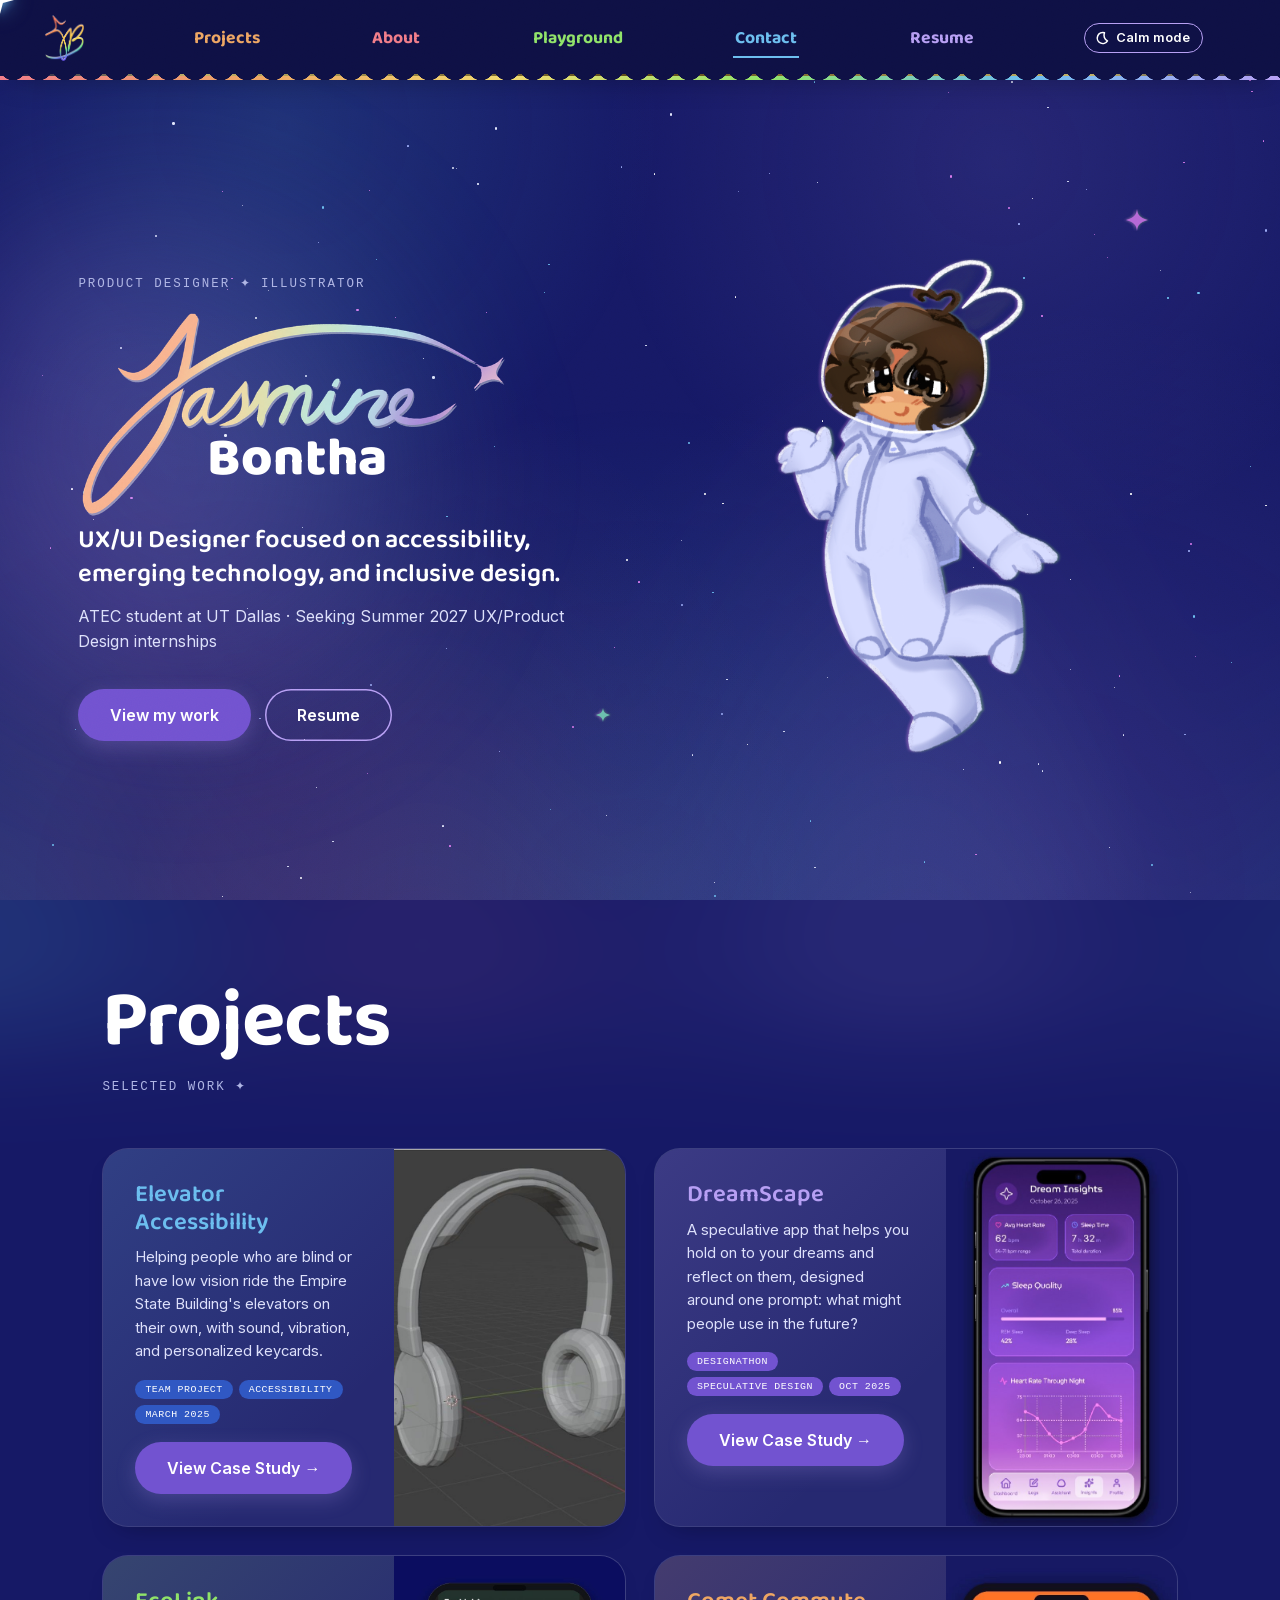
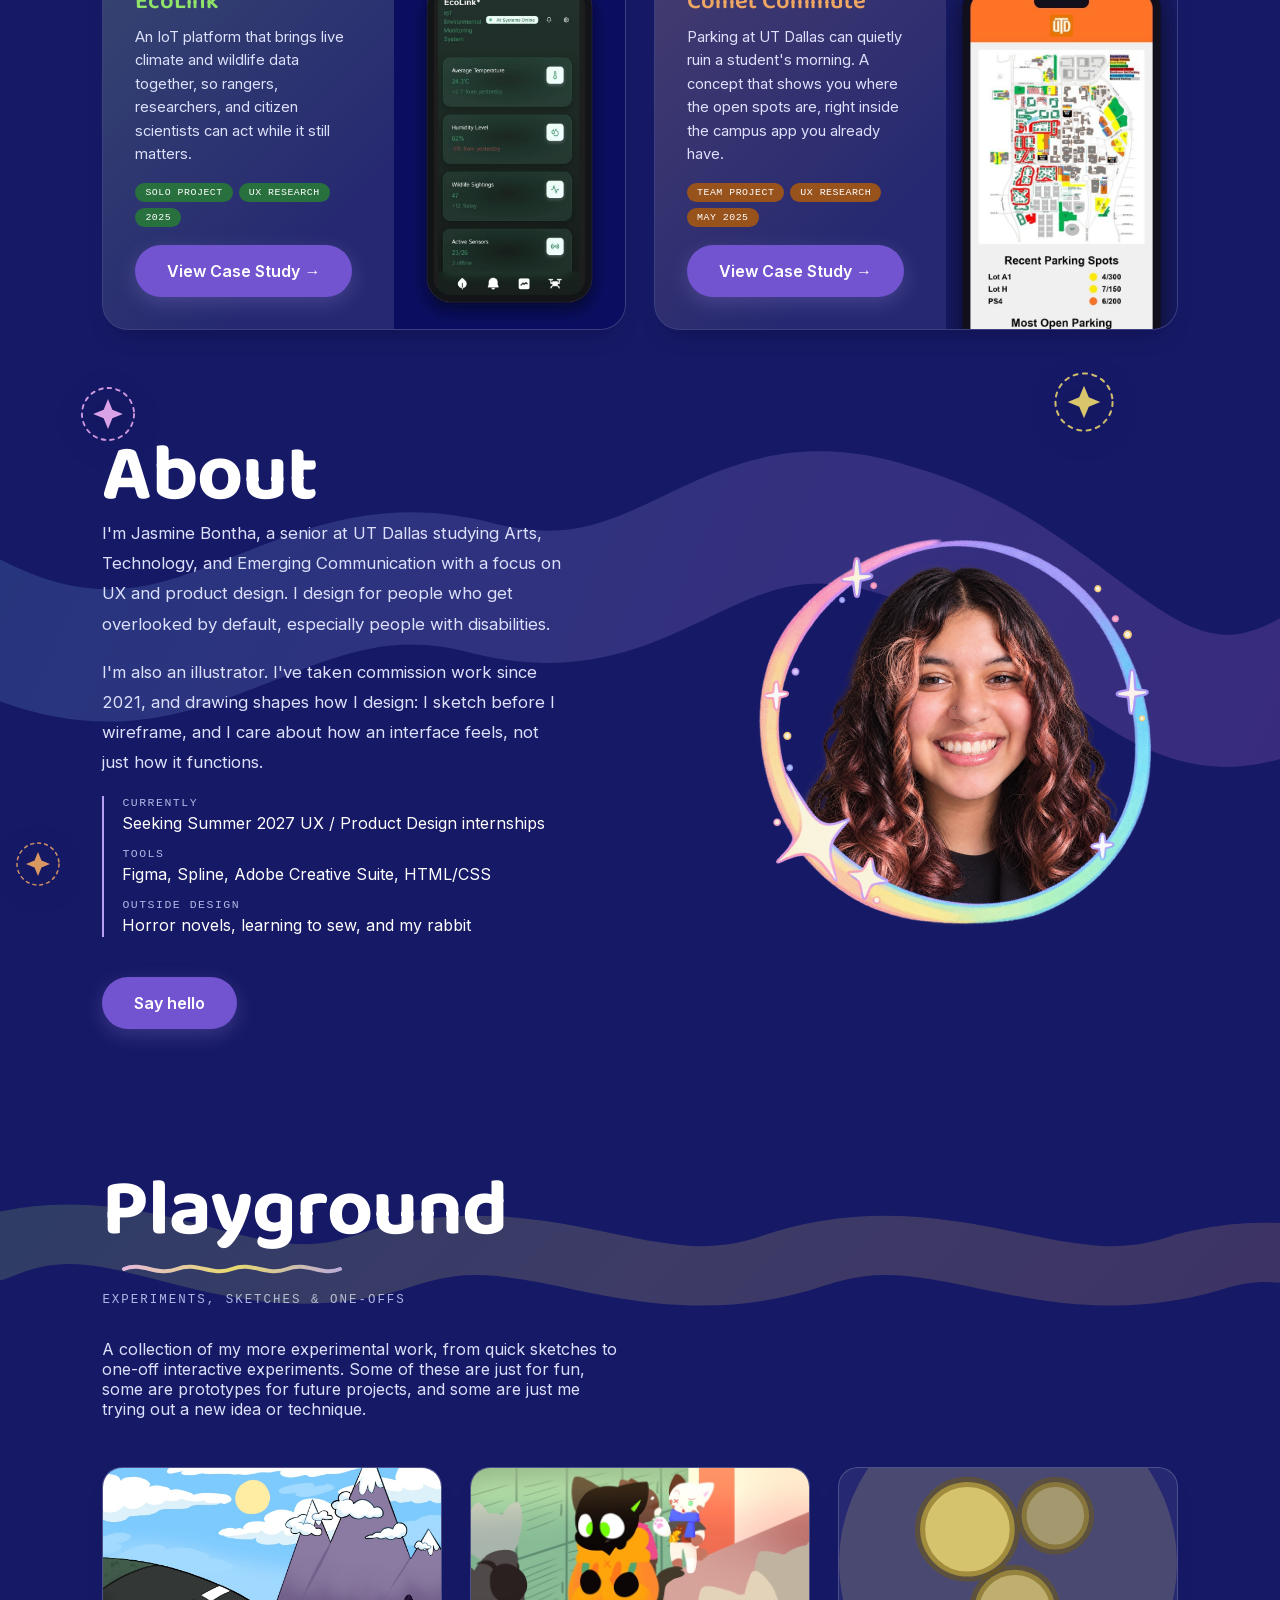
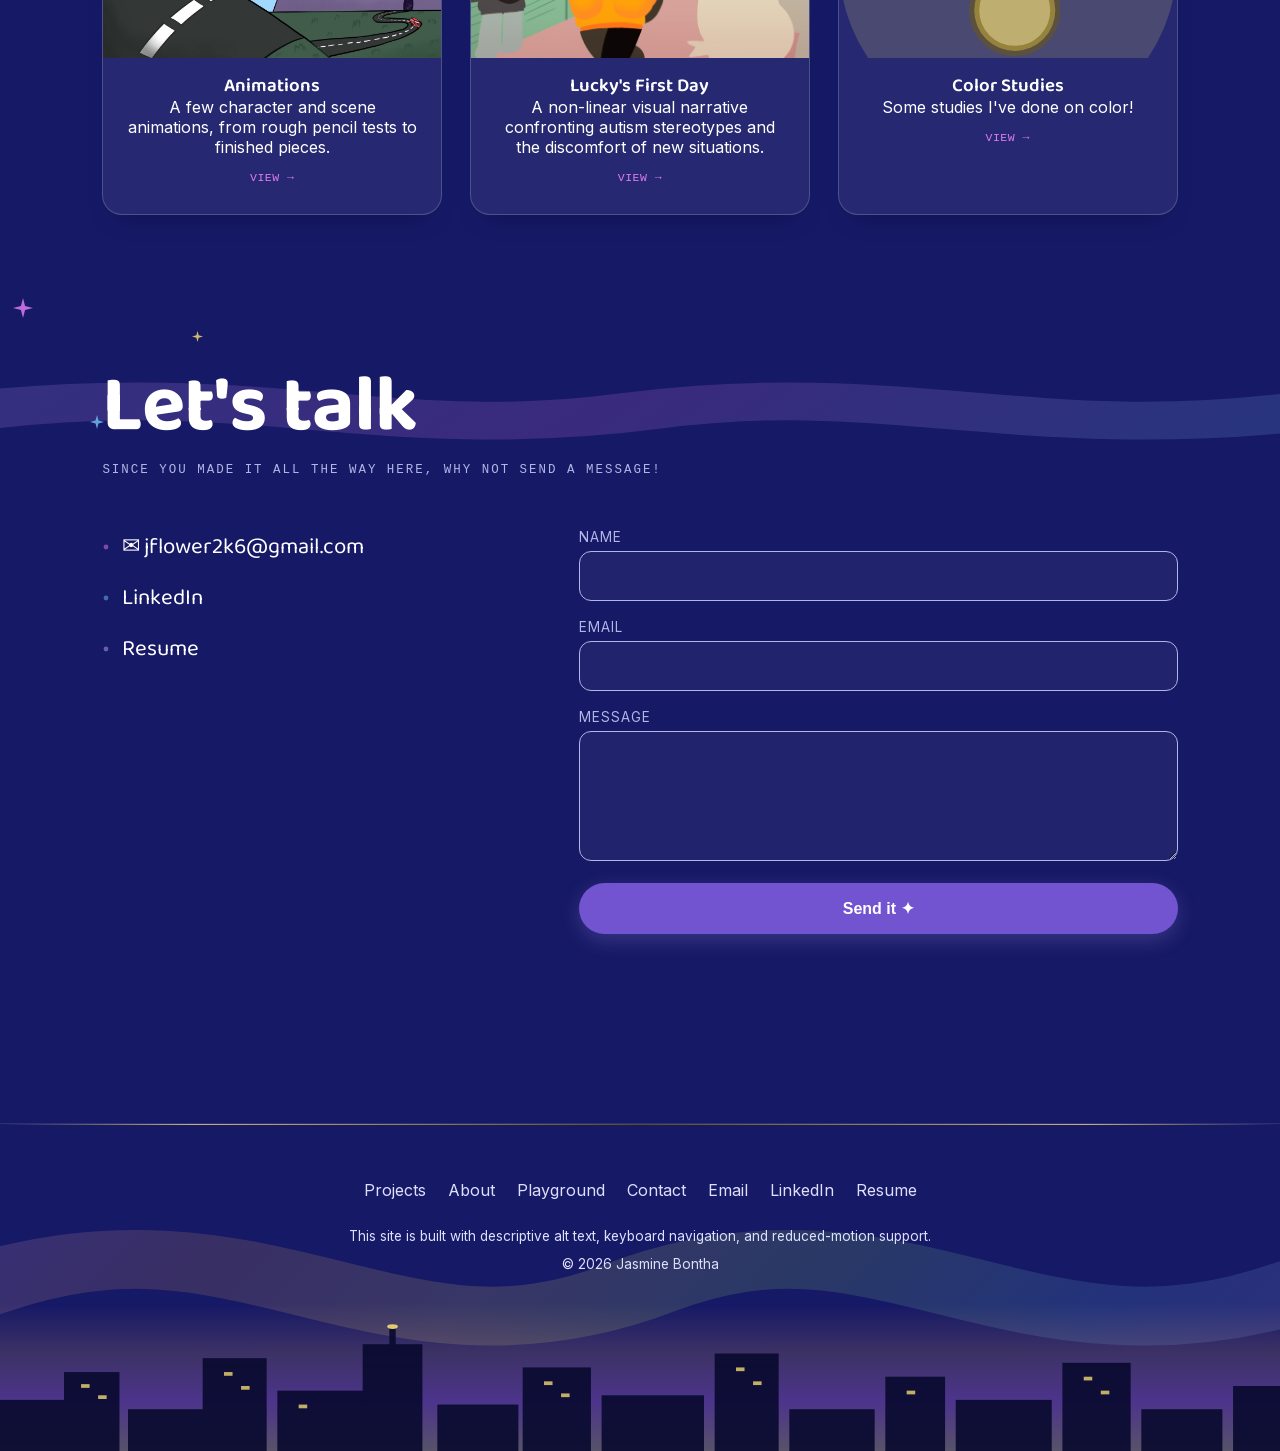
==== commit db4ebf93: "No code changes made." ====
--- a/index.html
+++ b/index.html
@@ -106,13 +106,8 @@
             <div class="hero-text">
                 <p class="eyebrow">PRODUCT DESIGNER ✦ ILLUSTRATOR</p>
                 <h1 class="hero-name"><img class="hero-name-mark" src="images/logo-jasmine.png" alt="Jasmine"> <span class="hero-surname">Bontha</span></h1>
-                <p class="hero-lede">Product designer focused on accessibility and inclusive design.</p>
-                <p class="hero-meta">ATEC senior at UT Dallas · Seeking Summer 2027 UX/Product Design internships</p>
-                <ul class="hero-proof" aria-label="Experience highlights">
-                    <li><strong>PassionWorks</strong> product design intern, 2026</li>
-                    <li><strong>2</strong> graphic design internships</li>
-                    <li><strong>Freelance</strong> illustrator since 2021</li>
-                </ul>
+                <p class="hero-lede">UX/UI Designer focused on accessibility, emerging technology, and inclusive design.</p>
+                <p class="hero-meta">ATEC student at UT Dallas · Seeking Summer 2027 UX/Product Design internships</p>
                 <div class="hero-actions">
                     <a class="btn" href="#projects">View my work</a>
                     <a class="btn btn--ghost" href="files/Jasmine-Bontha-Resume.pdf" target="_blank" rel="noopener">Resume <span class="sr-only">(PDF, opens in a new tab)</span></a>
@@ -146,51 +141,48 @@
         </section>
 
         <section aria-label="Projects" class="projects-list">
-            <!-- Flagships first and full width (DreamScape, EcoLink), then the
-                 two team projects side by side. Order matches the case-study
-                 prev/next loop. .project-stats only holds facts that are on the
-                 case-study page or the resume. -->
-            <article class="project-spread project-spread--featured reveal-fade" style="--accent:#b79ff4; --accent-deep:#7253d0;">
+            <article class="project-spread reveal-fade" style="--accent:#6cbeef; --accent-deep:#3058c3;">
                 <div class="project-card">
-                    <p class="project-kicker">Featured · Visual design lead</p>
+                    <h3>Elevator Accessibility</h3>
+                    <p>Helping people who are blind or have low vision ride the Empire State Building's elevators on
+                        their own, with sound, vibration, and personalized keycards.</p>
+                    <div class="project-tags">
+                        <span>Team Project</span><span>Accessibility</span><span>March 2025</span>
+                    </div>
+                    <a class="btn" href="case-studies/elevator-accessibility.html">View Case Study <span class="arrow">→</span></a>
+                </div>
+                <a class="project-visual" href="case-studies/elevator-accessibility.html" aria-label="View Elevator Accessibility case study">
+                    <img src="images/orbit-elevator.jpg" alt="">
+                </a>
+            </article>
+
+            <article class="project-spread reveal-fade" style="--accent:#b79ff4; --accent-deep:#7253d0;">
+                <div class="project-card">
                     <h3>DreamScape</h3>
-                    <p>You wake up from a vivid dream, and minutes later it's gone. A speculative app that helps people
-                        hold on to their dreams and reflect on them safely, with privacy on by default and care
-                        around painful ones.</p>
-                    <ul class="project-stats">
-                        <li><strong>24 hr</strong> designathon</li>
-                        <li><strong>4</strong> person team</li>
-                        <li><strong>Hi-fi</strong> Figma prototype</li>
-                    </ul>
+                    <p>A speculative app that helps you hold on to your dreams and reflect on them, designed around
+                        one prompt: what might people use in the future?</p>
                     <div class="project-tags">
-                        <span>UX Designathon</span><span>Visual Design</span><span>Oct 2025</span>
+                        <span>Designathon</span><span>Speculative Design</span><span>Oct 2025</span>
                     </div>
                     <a class="btn" href="case-studies/dreamscape.html">View Case Study <span class="arrow">→</span></a>
                 </div>
                 <a class="project-visual" href="case-studies/dreamscape.html" aria-label="View DreamScape case study">
-                    <img src="images/case-dreamscape-wide.jpg" alt="">
+                    <img src="images/orbit-dreamscape.jpg" alt="">
                 </a>
             </article>
 
-            <article class="project-spread project-spread--featured reveal-fade" style="--accent:#90e369; --accent-deep:#28713e;">
+            <article class="project-spread reveal-fade" style="--accent:#90e369; --accent-deep:#28713e;">
                 <div class="project-card">
-                    <p class="project-kicker">Featured · Solo research &amp; design</p>
                     <h3>EcoLink</h3>
-                    <p>Rangers and researchers are trying to protect wildlife with tools that don't talk to each other.
-                        An IoT platform that brings live climate and wildlife data together, so the people on the
-                        ground can act while it still matters.</p>
-                    <ul class="project-stats">
-                        <li><strong>Solo</strong> end to end</li>
-                        <li><strong>7</strong> user groups mapped</li>
-                        <li><strong>3</strong> connected screens</li>
-                    </ul>
+                    <p>An IoT platform that brings live climate and wildlife data together, so rangers, researchers,
+                        and citizen scientists can act while it still matters.</p>
                     <div class="project-tags">
-                        <span>UX Research</span><span>Product Design</span><span>Oct–Nov 2025</span>
+                        <span>Solo Project</span><span>UX Research</span><span>2025</span>
                     </div>
                     <a class="btn" href="case-studies/ecolink.html">View Case Study <span class="arrow">→</span></a>
                 </div>
                 <a class="project-visual" href="case-studies/ecolink.html" aria-label="View EcoLink case study">
-                    <img src="images/case-ecolink-wide.jpg" alt="">
+                    <img src="images/orbit-ecolink.jpg" alt="">
                 </a>
             </article>
 
@@ -199,36 +191,13 @@
                     <h3>Comet Commute</h3>
                     <p>Parking at UT Dallas can quietly ruin a student's morning. A concept that shows you where the
                         open spots are, right inside the campus app you already have.</p>
-                    <ul class="project-stats">
-                        <li><strong>2</strong> personas</li>
-                        <li><strong>3</strong> concepts explored</li>
-                    </ul>
                     <div class="project-tags">
-                        <span>Team of 4</span><span>UX Research</span><span>May 2025</span>
+                        <span>Team Project</span><span>UX Research</span><span>May 2025</span>
                     </div>
                     <a class="btn" href="case-studies/comet-commute.html">View Case Study <span class="arrow">→</span></a>
                 </div>
                 <a class="project-visual" href="case-studies/comet-commute.html" aria-label="View Comet Commute case study">
                     <img src="images/orbit-comet.jpg" alt="">
-                </a>
-            </article>
-
-            <article class="project-spread reveal-fade" style="--accent:#6cbeef; --accent-deep:#3058c3;">
-                <div class="project-card">
-                    <h3>Elevator Accessibility</h3>
-                    <p>Helping people who are blind or have low vision ride the Empire State Building's elevators on
-                        their own, with sound, vibration, and personalized keycards.</p>
-                    <ul class="project-stats">
-                        <li><strong>2</strong> audiences</li>
-                        <li><strong>2</strong> storyboards</li>
-                    </ul>
-                    <div class="project-tags">
-                        <span>Team of 4</span><span>Accessibility</span><span>March 2025</span>
-                    </div>
-                    <a class="btn" href="case-studies/elevator-accessibility.html">View Case Study <span class="arrow">→</span></a>
-                </div>
-                <a class="project-visual" href="case-studies/elevator-accessibility.html" aria-label="View Elevator Accessibility case study">
-                    <img src="images/orbit-elevator.jpg" alt="">
                 </a>
             </article>
         </section>
@@ -248,41 +217,24 @@
             <div class="about-grid">
                 <div class="about-copy reveal">
                     <h2>About</h2>
-                    <p class="about-lead">
-                        I design for the people products tend to forget.
+                    <p>
+                        I'm Jasmine Bontha, a senior at UT Dallas studying Arts, Technology, and Emerging
+                        Communication with a focus on UX and product design. I design for people who get overlooked
+                        by default, especially people with disabilities.
                     </p>
                     <p>
-                        I'm Jasmine, a product designer finishing my degree in Arts, Technology, and Emerging
-                        Communication at UT Dallas. My projects start with someone who's struggling: a blind visitor
-                        hunting for elevator buttons, a commuter circling a full lot before class, a ranger with five
-                        tools that don't talk to each other. I research what's really in their way, then design the
-                        system around them, not just the screen.
-                    </p>
-                    <p>
-                        This summer at PassionWorks, I worked alongside artists with developmental disabilities to
-                        launch a new owl plush product line, and designed the production templates and workflows
-                        behind it. It's the kind of work I want to keep doing: listening first, then making things
-                        easier for everyone involved.
-                    </p>
-                    <p>
-                        I'm also an illustrator, taking commissions since 2021. Drawing shapes how I design: I sketch
-                        before I wireframe, I care about type and color, and I want an interface to feel good, not just
-                        work.
+                        I'm also an illustrator. I've taken commission work since 2021, and drawing shapes how I
+                        design: I sketch before I wireframe, and I care about how an interface feels, not just how it
+                        functions.
                     </p>
                     <dl class="about-facts">
                         <div>
-                            <dt>What I do</dt>
-                            <dd>UX research, user flows, wireframing, prototyping, storyboarding, accessibility, visual
-                                identity</dd>
+                            <dt>Currently</dt>
+                            <dd>Seeking Summer 2027 UX / Product Design internships</dd>
                         </div>
                         <div>
                             <dt>Tools</dt>
-                            <dd>Figma, Adobe Creative Suite, Spline, HTML/CSS, GitHub</dd>
-                        </div>
-                        <div>
-                            <dt>Education</dt>
-                            <dd>UT Dallas, BA in Arts, Technology, and Emerging Communication, Marketing minor ·
-                                3.8 GPA · Honors College · UX Club</dd>
+                            <dd>Figma, Spline, Adobe Creative Suite, HTML/CSS</dd>
                         </div>
                         <div>
                             <dt>Outside design</dt>
@@ -298,39 +250,6 @@
                             alt="Jasmine Bontha smiling, with a hand-illustrated rainbow shooting-star ring around the portrait">
                     </div>
                 </div>
-            </div>
-
-            <div class="experience reveal-fade" id="experience">
-                <h3 class="experience-title">Experience</h3>
-                <ol class="experience-list">
-                    <li>
-                        <p class="experience-when">May–Aug 2026</p>
-                        <h4>PassionWorks</h4>
-                        <p class="experience-role">Product Design Intern · Athens, OH</p>
-                        <p>Worked with artists with developmental disabilities and studio staff to launch a new owl
-                            plush product line. Designed production templates and workflows for more consistent,
-                            efficient making.</p>
-                    </li>
-                    <li>
-                        <p class="experience-when">Jun–Jul 2025</p>
-                        <h4>IntrustHR</h4>
-                        <p class="experience-role">Graphic Design Intern · Frisco, TX</p>
-                        <p>Set typography and color standards for the brand, and designed 5+ reusable social media
-                            templates used across multiple campaigns.</p>
-                    </li>
-                    <li>
-                        <p class="experience-when">May–Jul 2025</p>
-                        <h4>Tomorrow's Leaders Today</h4>
-                        <p class="experience-role">Graphic Design Intern · Frisco, TX</p>
-                        <p>Designed 10+ digital and print pieces for youth programs and community outreach, and
-                            worked with UX researchers on insights that shaped design changes.</p>
-                    </li>
-                    <li>
-                        <p class="experience-when">2021–now</p>
-                        <h4>Freelance Illustration</h4>
-                        <p class="experience-role">Illustrator · Commissions</p>
-                    </li>
-                </ol>
             </div>
 
             <!-- Sketchbook doodles — floating around the About content rather
@@ -453,18 +372,15 @@
             <svg class="mini-spark spark-a" viewBox="0 0 24 24" aria-hidden="true"><path d="M12 0 L14.5 9.5 L24 12 L14.5 14.5 L12 24 L9.5 14.5 L0 12 L9.5 9.5 Z" fill="#dc7bf0" /></svg>
             <svg class="mini-spark spark-b" viewBox="0 0 24 24" aria-hidden="true"><path d="M12 0 L14.5 9.5 L24 12 L14.5 14.5 L12 24 L9.5 14.5 L0 12 L9.5 9.5 Z" fill="#6cbeef" /></svg>
             <svg class="mini-spark spark-c" viewBox="0 0 24 24" aria-hidden="true"><path d="M12 0 L14.5 9.5 L24 12 L14.5 14.5 L12 24 L9.5 14.5 L0 12 L9.5 9.5 Z" fill="#efd96e" /></svg>
-            <p class="eyebrow">LET'S TALK ✦</p>
-            <h2 class="reveal contact-statement">Good design should work for everyone who shows up.</h2>
-            <p class="contact-pitch">I'm looking for a Summer 2027 UX or product design internship on a team that
-                treats accessibility as part of the design, not a checklist at the end. If that sounds like your
-                team, I'd love to hear from you.</p>
+            <h2 class="reveal">Let's talk</h2>
+            <p class="eyebrow" style="margin-top:14px;">Since you made it all the way here, why not send a message!</p>
         </section>
 
         <section class="contact-body">
             <div class="contact-grid reveal-fade">
                 <div class="contact-direct">
                     <a href="mailto:jflower2k6@gmail.com">✉ jflower2k6@gmail.com</a>
-                    <a href="https://www.linkedin.com/in/jasmine-b-1a2929231/" target="_blank" rel="noopener">LinkedIn<span class="sr-only"> (opens in a new tab)</span></a>
+                    <a href="https://www.linkedin.com/in/jasmine-b-1a2929231/" target="_blank" rel="noopener">LinkedIn</a>
                     <a href="files/Jasmine-Bontha-Resume.pdf" target="_blank" rel="noopener">Resume <span class="sr-only">(PDF, opens in a new tab)</span></a>
                 </div>
 
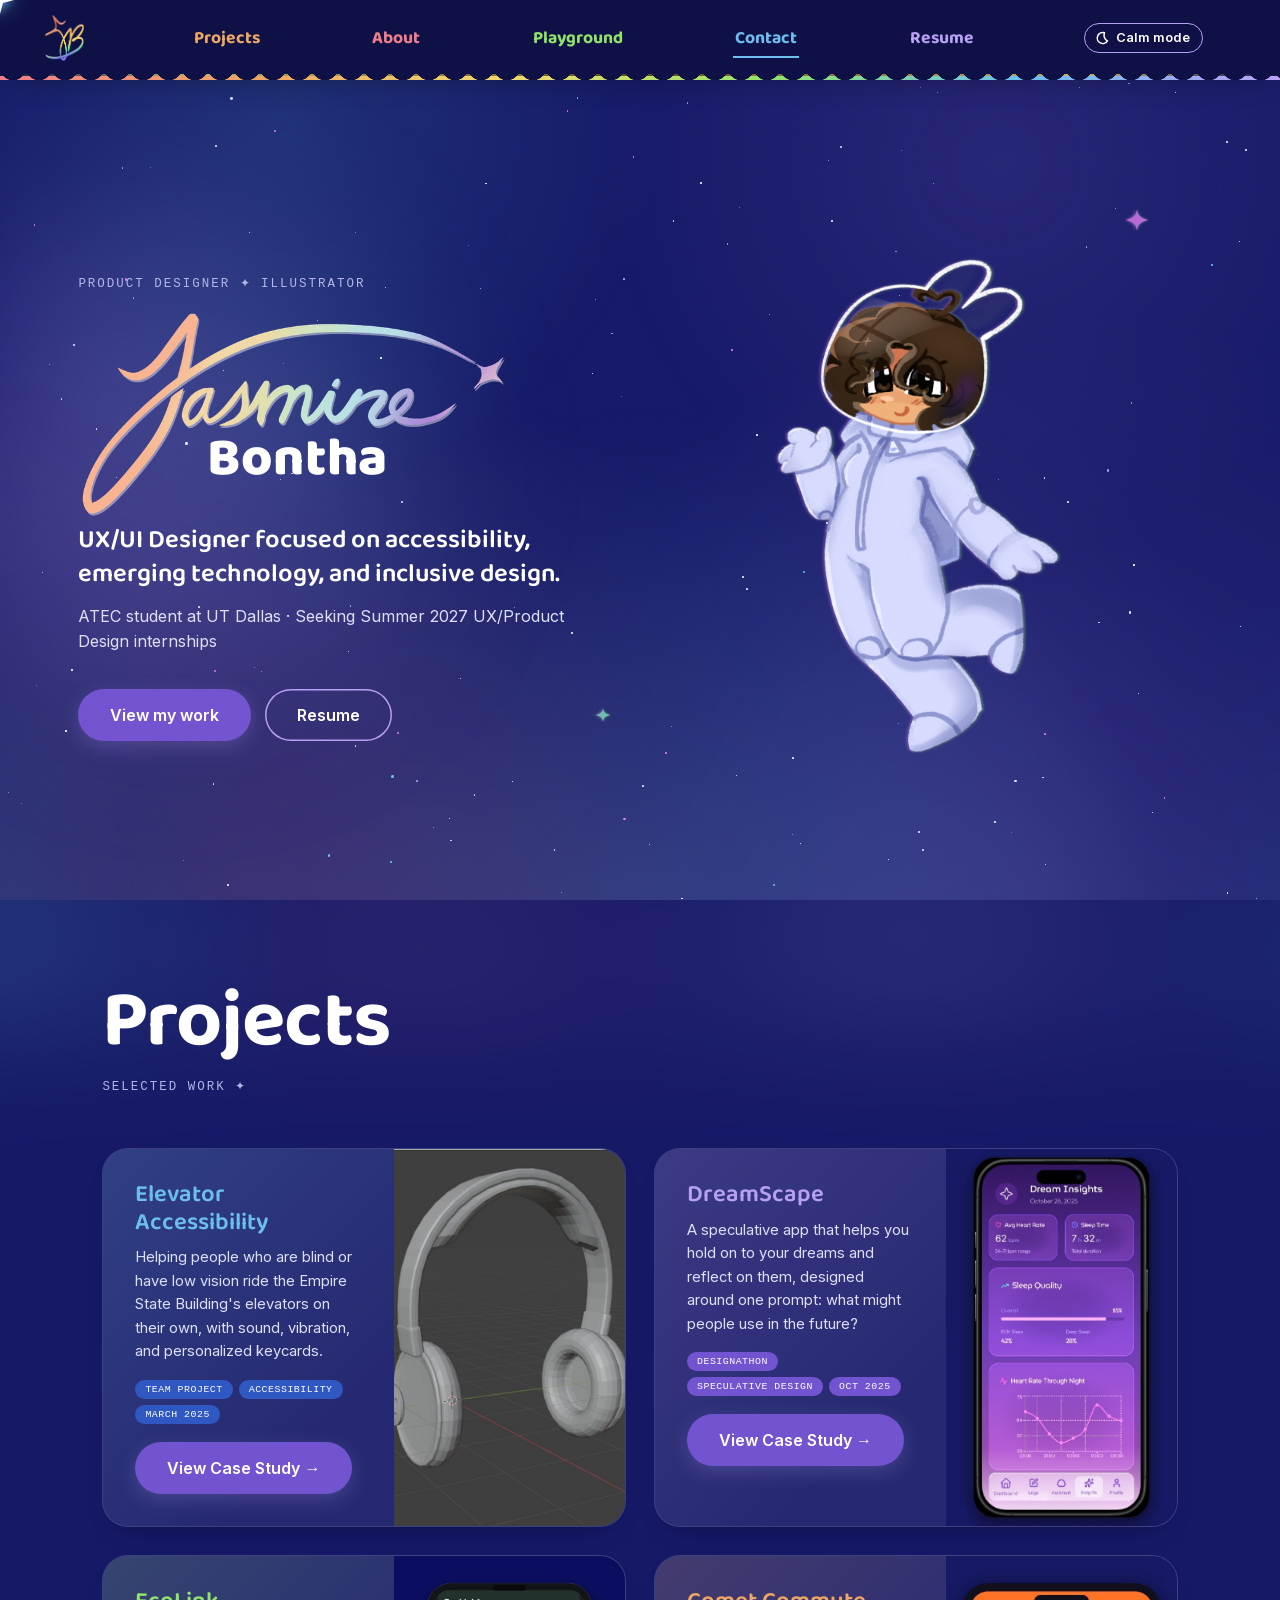
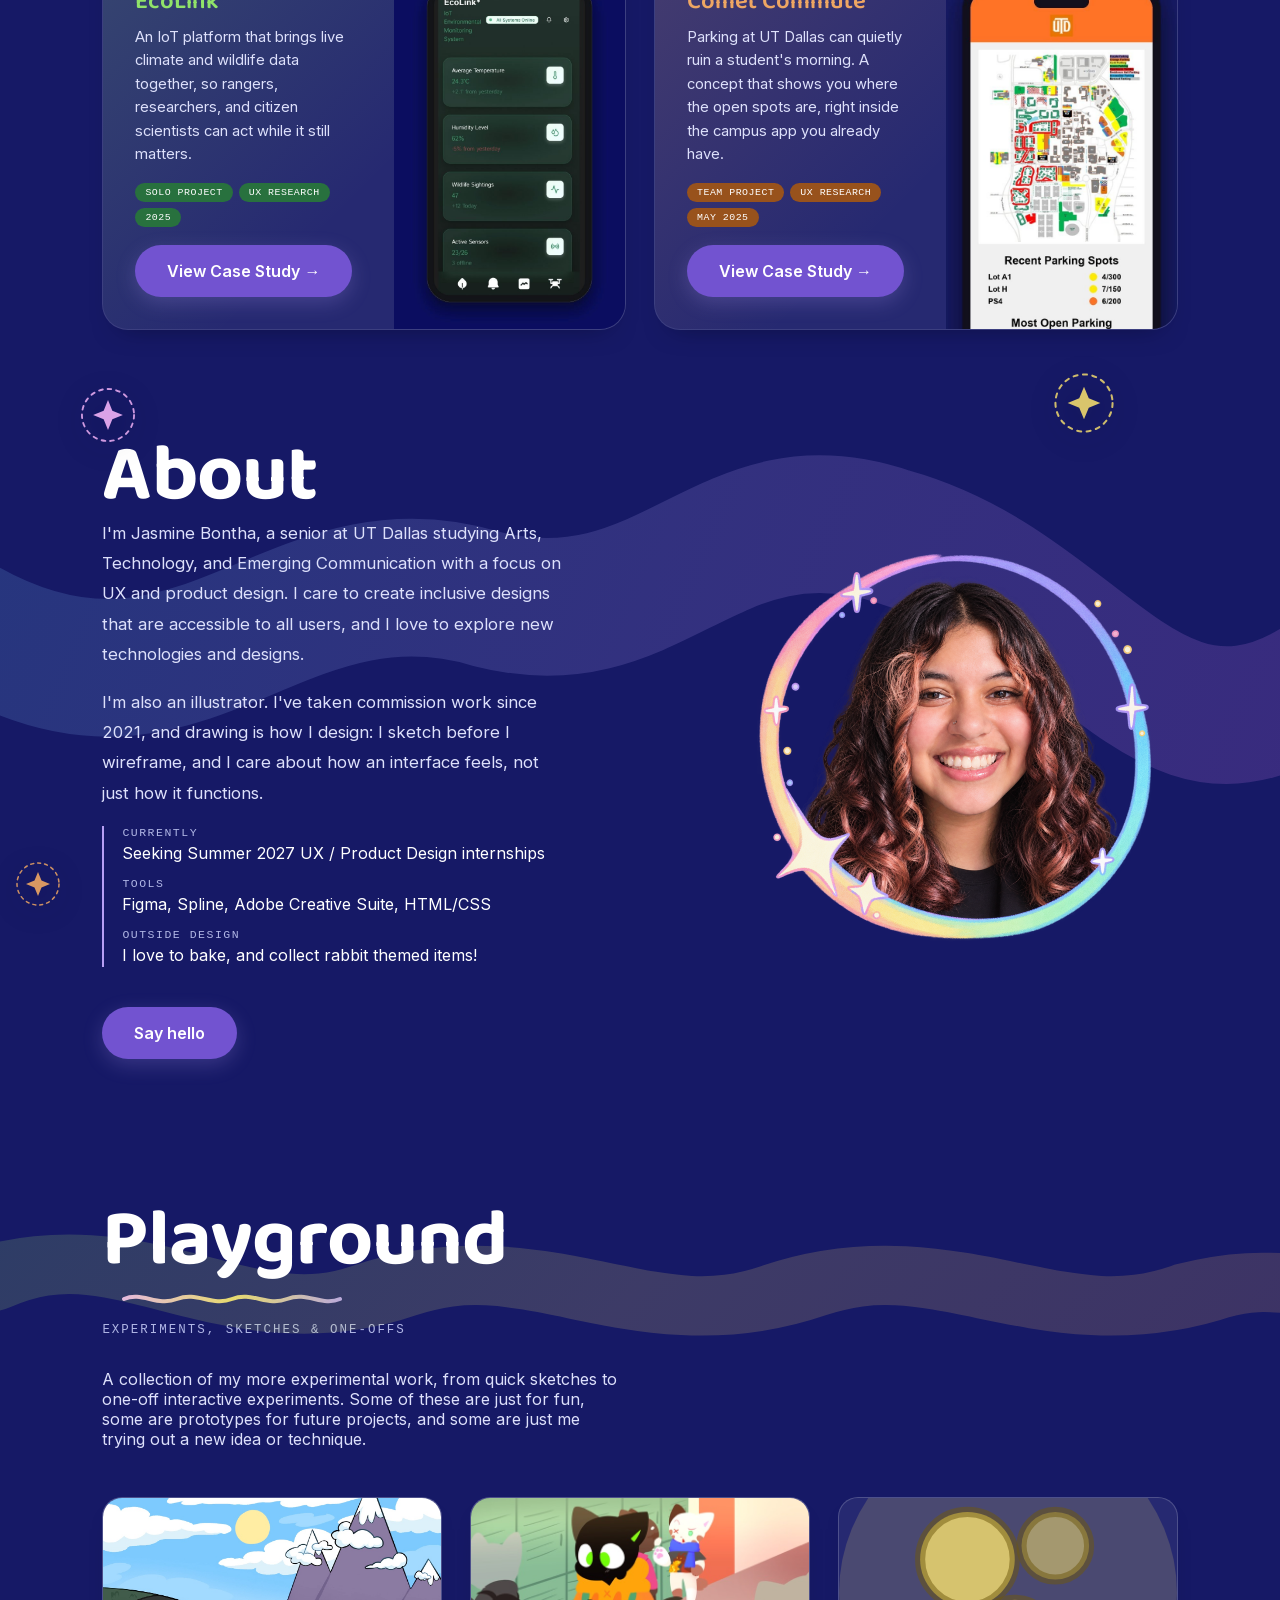
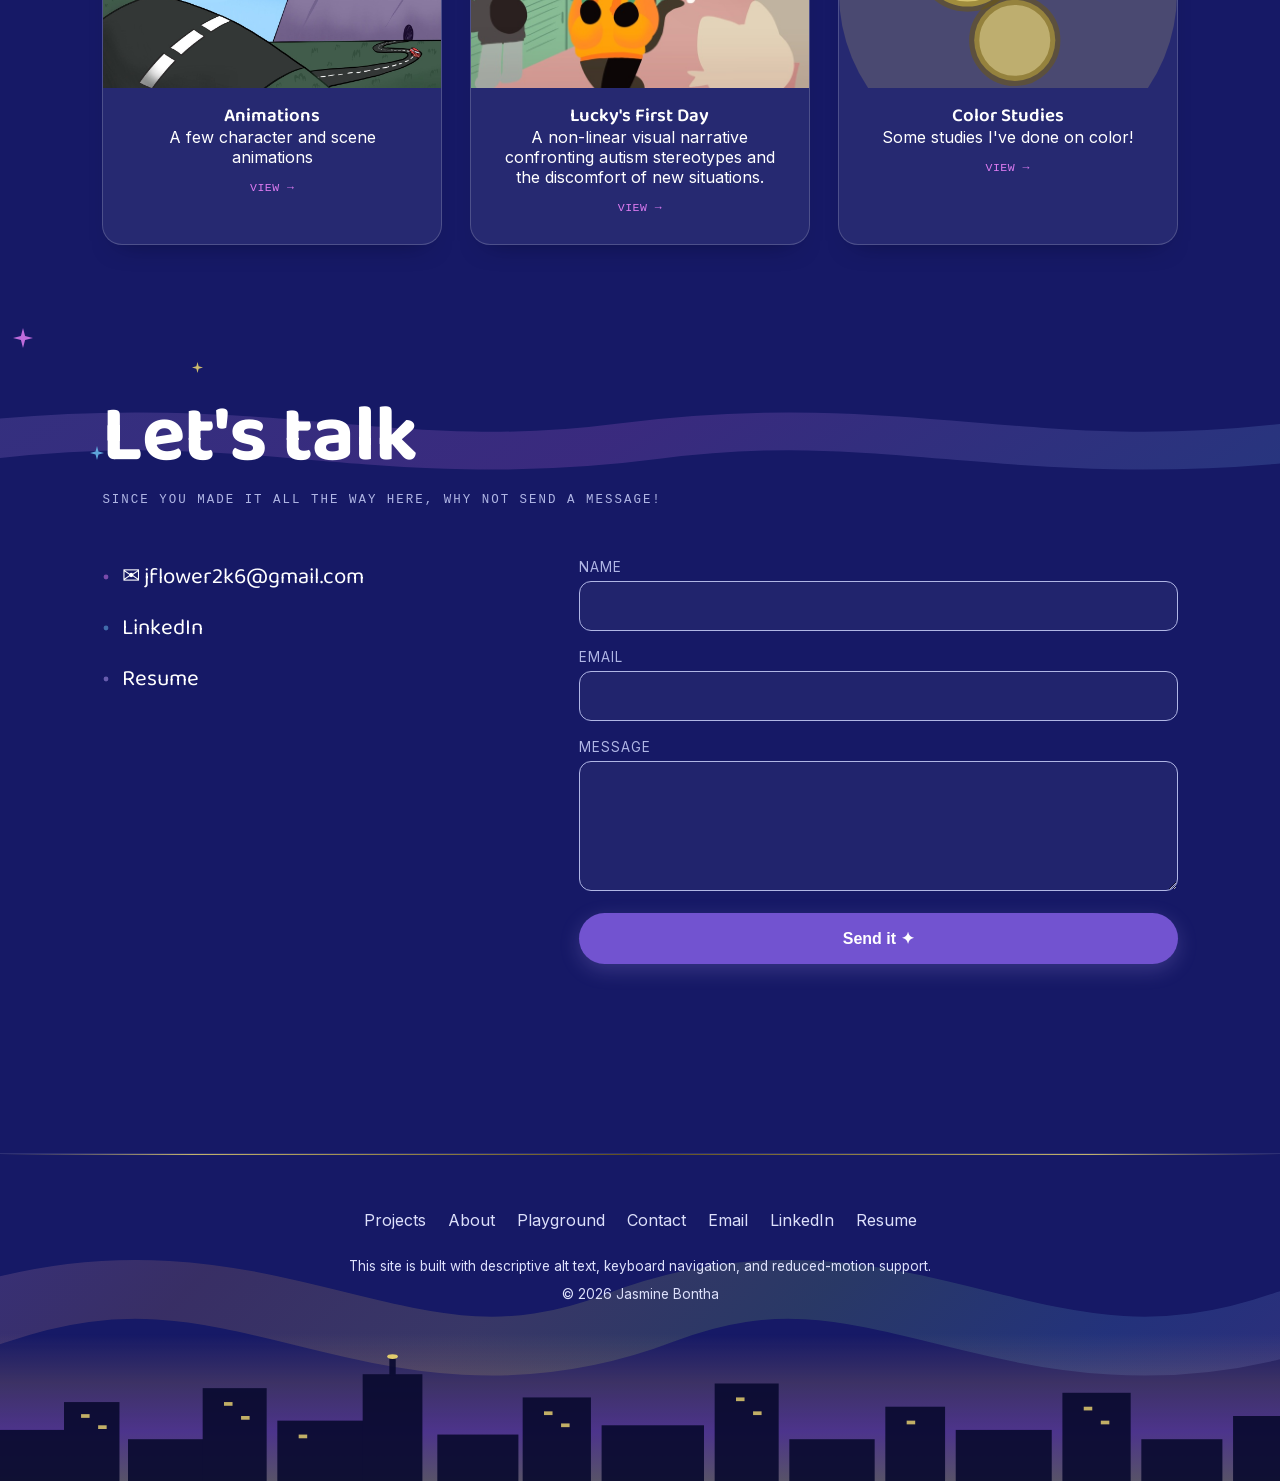
==== commit 6636c06b: "nnn" ====
--- a/index.html
+++ b/index.html
@@ -219,11 +219,10 @@
                     <h2>About</h2>
                     <p>
                         I'm Jasmine Bontha, a senior at UT Dallas studying Arts, Technology, and Emerging
-                        Communication with a focus on UX and product design. I design for people who get overlooked
-                        by default, especially people with disabilities.
+                        Communication with a focus on UX and product design. I care to create inclusive designs that are accessible to all users, and I love to explore new technologies and designs.
                     </p>
                     <p>
-                        I'm also an illustrator. I've taken commission work since 2021, and drawing shapes how I
+                        I'm also an illustrator. I've taken commission work since 2021, and drawing is how I
                         design: I sketch before I wireframe, and I care about how an interface feels, not just how it
                         functions.
                     </p>
@@ -238,7 +237,7 @@
                         </div>
                         <div>
                             <dt>Outside design</dt>
-                            <dd>Horror novels, learning to sew, and my rabbit</dd>
+                            <dd>I love to bake, and collect rabbit themed items!</dd>
                         </div>
                     </dl>
                     <a class="btn" href="#contact" style="margin-top:10px; display:inline-block;">Say hello</a>
@@ -335,7 +334,7 @@
                 <a class="sticker-card" href="playground/animations.html">
                     <img class="sticker-thumb" src="images/playground-animations.jpg" alt="">
                     <h3>Animations</h3>
-                    <p>A few character and scene animations, from rough pencil tests to finished pieces.</p>
+                    <p>A few character and scene animations</p>
                     <span class="sticker-view">View →</span>
                 </a>
                 <!-- Real, finished work (not a placeholder) — moved here from the
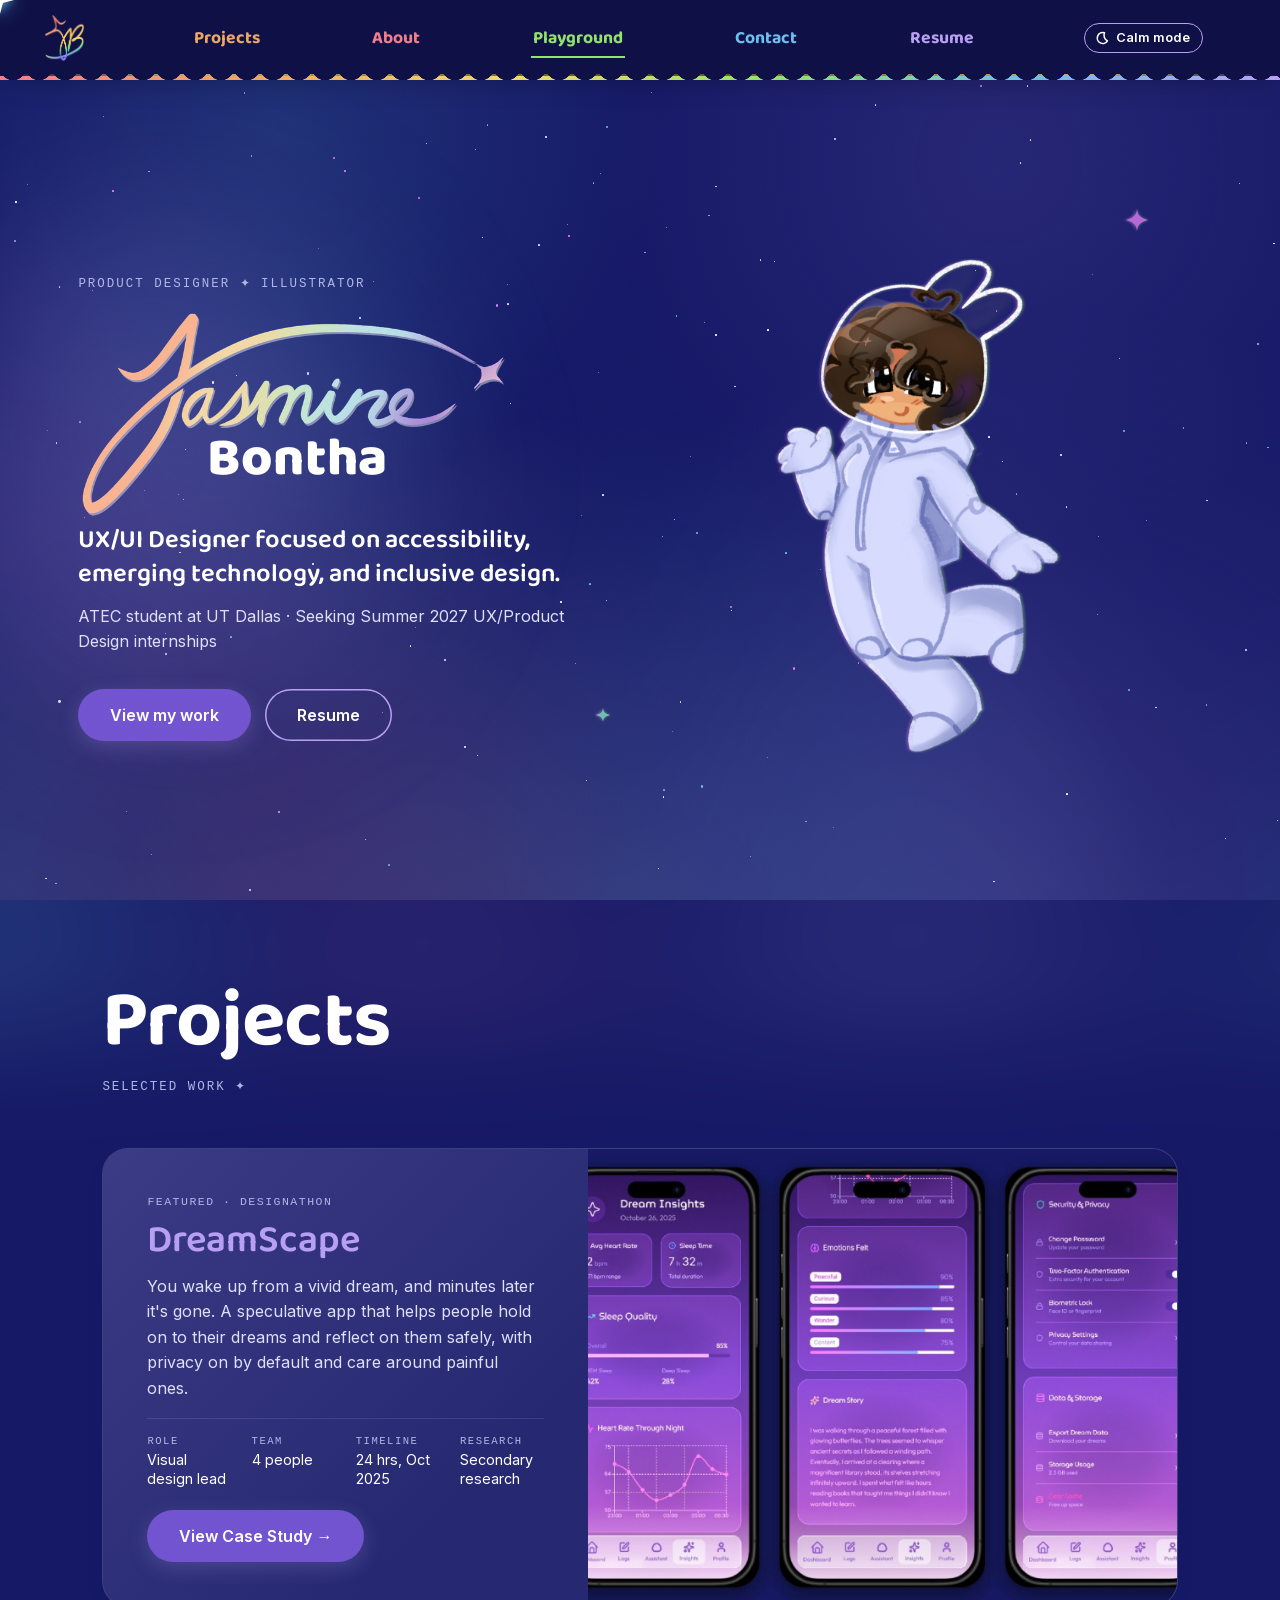
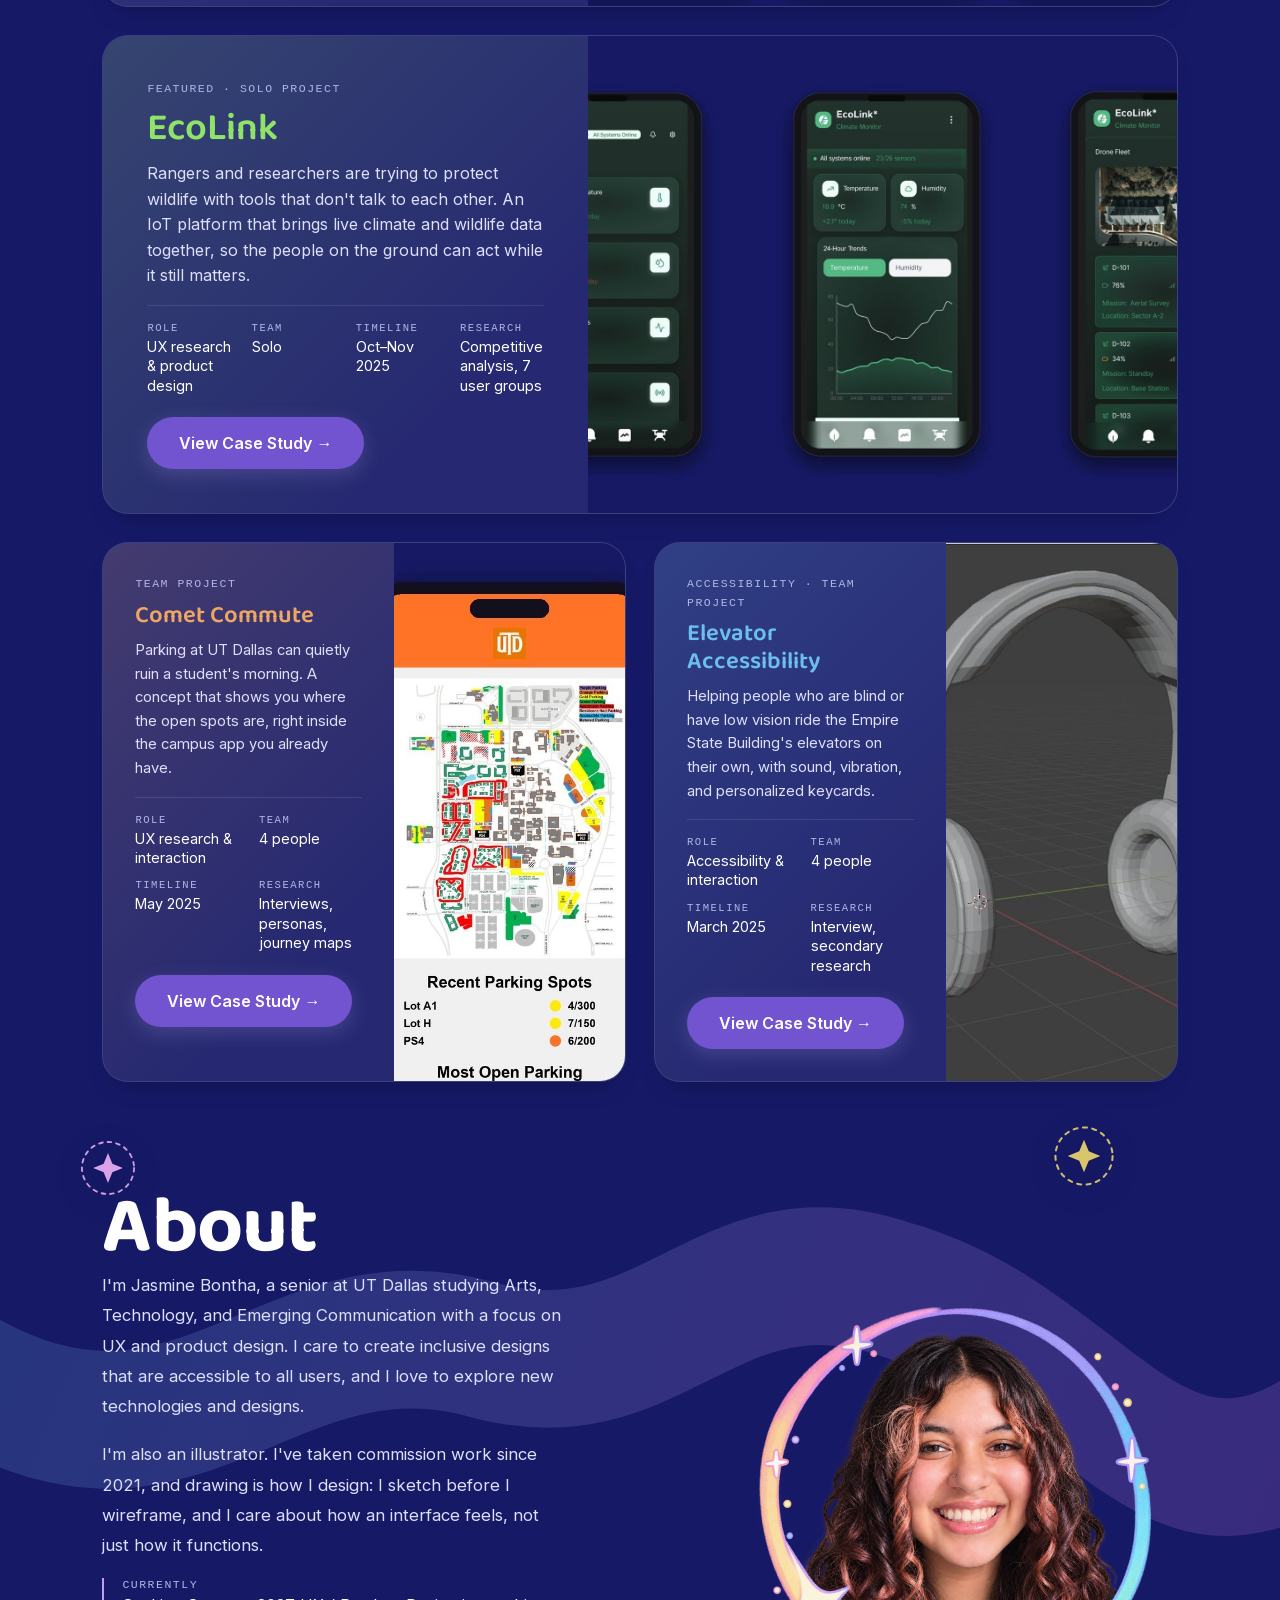
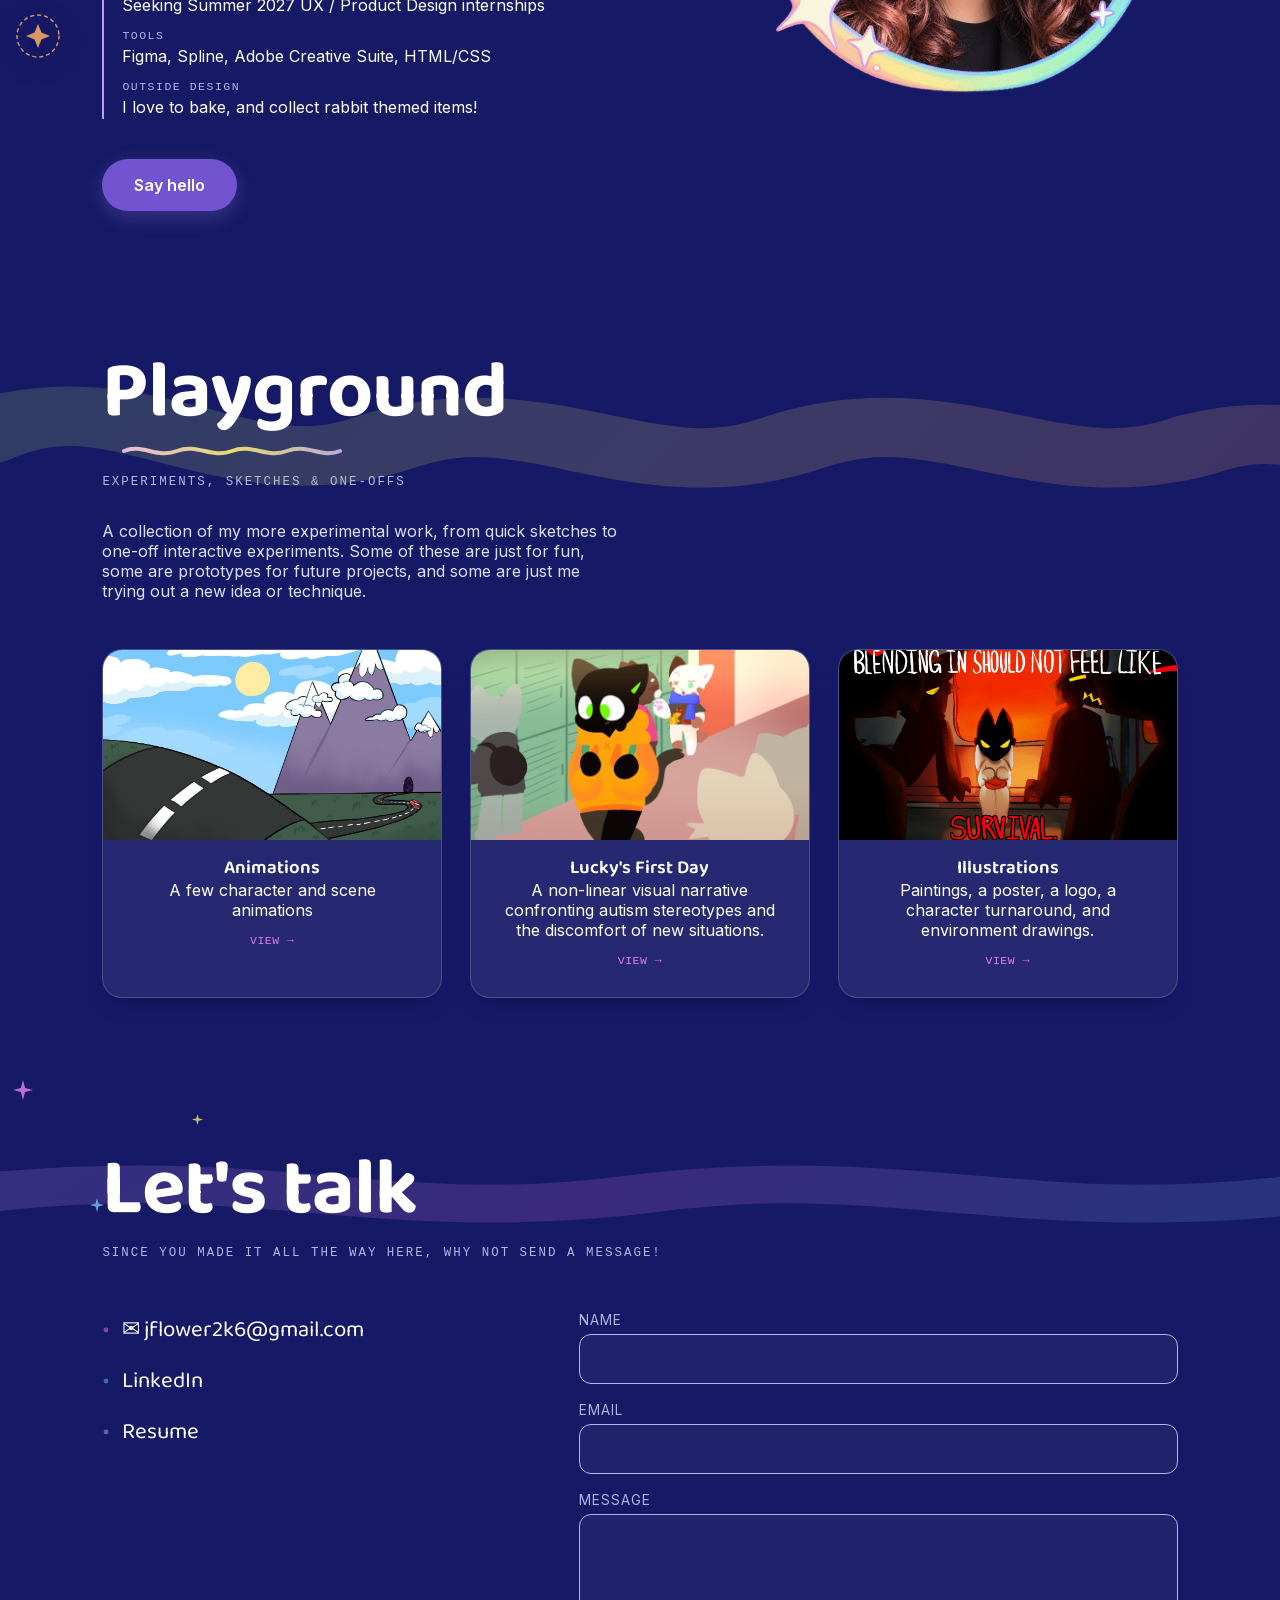
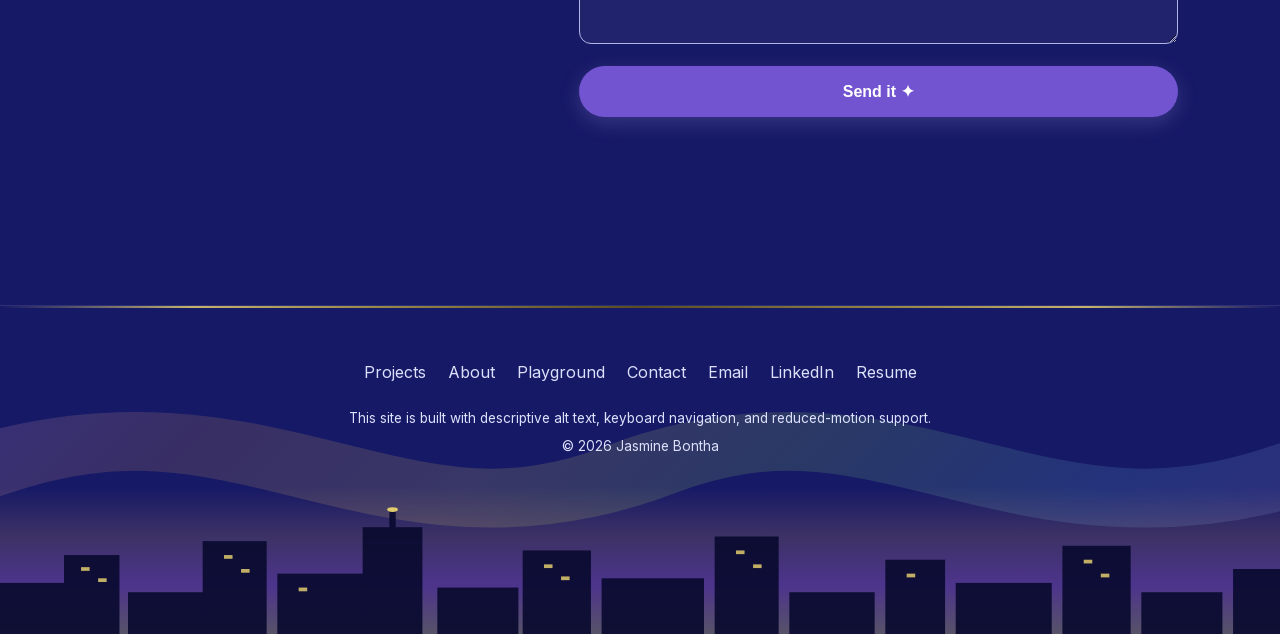
==== commit 4c2ee6a6: "Improve accessibility by refining alt text for images and updating project descriptions in case stud" ====
--- a/index.html
+++ b/index.html
@@ -141,63 +141,85 @@
         </section>
 
         <section aria-label="Projects" class="projects-list">
+            <!-- Flagships first and full width (DreamScape, EcoLink), then the
+                 two team projects side by side. Order matches the case-study
+                 prev/next loop. .project-meta only holds facts that are on the
+                 case-study page or the resume. -->
+            <article class="project-spread project-spread--featured reveal-fade" style="--accent:#b79ff4; --accent-deep:#7253d0;">
+                <div class="project-card">
+                    <p class="project-kicker">Featured · Designathon</p>
+                    <h3>DreamScape</h3>
+                    <p>You wake up from a vivid dream, and minutes later it's gone. A speculative app that helps people
+                        hold on to their dreams and reflect on them safely, with privacy on by default and care
+                        around painful ones.</p>
+                    <dl class="project-meta">
+                        <div><dt>Role</dt><dd>Visual design lead</dd></div>
+                        <div><dt>Team</dt><dd>4 people</dd></div>
+                        <div><dt>Timeline</dt><dd>24 hrs, Oct 2025</dd></div>
+                        <div><dt>Research</dt><dd>Secondary research</dd></div>
+                    </dl>
+                    <a class="btn" href="case-studies/dreamscape.html">View Case Study <span class="arrow">→</span></a>
+                </div>
+                <a class="project-visual" href="case-studies/dreamscape.html" aria-label="View DreamScape case study">
+                    <img src="images/case-dreamscape-wide.jpg" alt="">
+                </a>
+            </article>
+
+            <article class="project-spread project-spread--featured reveal-fade" style="--accent:#90e369; --accent-deep:#28713e;">
+                <div class="project-card">
+                    <p class="project-kicker">Featured · Solo project</p>
+                    <h3>EcoLink</h3>
+                    <p>Rangers and researchers are trying to protect wildlife with tools that don't talk to each other.
+                        An IoT platform that brings live climate and wildlife data together, so the people on the
+                        ground can act while it still matters.</p>
+                    <dl class="project-meta">
+                        <div><dt>Role</dt><dd>UX research &amp; product design</dd></div>
+                        <div><dt>Team</dt><dd>Solo</dd></div>
+                        <div><dt>Timeline</dt><dd>Oct–Nov 2025</dd></div>
+                        <div><dt>Research</dt><dd>Competitive analysis, 7 user groups</dd></div>
+                    </dl>
+                    <a class="btn" href="case-studies/ecolink.html">View Case Study <span class="arrow">→</span></a>
+                </div>
+                <a class="project-visual" href="case-studies/ecolink.html" aria-label="View EcoLink case study">
+                    <img src="images/case-ecolink-wide.jpg" alt="">
+                </a>
+            </article>
+
+            <article class="project-spread reveal-fade" style="--accent:#eea663; --accent-deep:#98521c;">
+                <div class="project-card">
+                    <p class="project-kicker">Team project</p>
+                    <h3>Comet Commute</h3>
+                    <p>Parking at UT Dallas can quietly ruin a student's morning. A concept that shows you where the
+                        open spots are, right inside the campus app you already have.</p>
+                    <dl class="project-meta">
+                        <div><dt>Role</dt><dd>UX research &amp; interaction</dd></div>
+                        <div><dt>Team</dt><dd>4 people</dd></div>
+                        <div><dt>Timeline</dt><dd>May 2025</dd></div>
+                        <div><dt>Research</dt><dd>Interviews, personas, journey maps</dd></div>
+                    </dl>
+                    <a class="btn" href="case-studies/comet-commute.html">View Case Study <span class="arrow">→</span></a>
+                </div>
+                <a class="project-visual" href="case-studies/comet-commute.html" aria-label="View Comet Commute case study">
+                    <img src="images/orbit-comet.jpg" alt="">
+                </a>
+            </article>
+
             <article class="project-spread reveal-fade" style="--accent:#6cbeef; --accent-deep:#3058c3;">
                 <div class="project-card">
+                    <p class="project-kicker">Accessibility · Team project</p>
                     <h3>Elevator Accessibility</h3>
                     <p>Helping people who are blind or have low vision ride the Empire State Building's elevators on
                         their own, with sound, vibration, and personalized keycards.</p>
-                    <div class="project-tags">
-                        <span>Team Project</span><span>Accessibility</span><span>March 2025</span>
-                    </div>
+                    <dl class="project-meta">
+                        <div><dt>Role</dt><dd>Accessibility &amp; interaction</dd></div>
+                        <div><dt>Team</dt><dd>4 people</dd></div>
+                        <div><dt>Timeline</dt><dd>March 2025</dd></div>
+                        <div><dt>Research</dt><dd>Interview, secondary research</dd></div>
+                    </dl>
                     <a class="btn" href="case-studies/elevator-accessibility.html">View Case Study <span class="arrow">→</span></a>
                 </div>
                 <a class="project-visual" href="case-studies/elevator-accessibility.html" aria-label="View Elevator Accessibility case study">
                     <img src="images/orbit-elevator.jpg" alt="">
-                </a>
-            </article>
-
-            <article class="project-spread reveal-fade" style="--accent:#b79ff4; --accent-deep:#7253d0;">
-                <div class="project-card">
-                    <h3>DreamScape</h3>
-                    <p>A speculative app that helps you hold on to your dreams and reflect on them, designed around
-                        one prompt: what might people use in the future?</p>
-                    <div class="project-tags">
-                        <span>Designathon</span><span>Speculative Design</span><span>Oct 2025</span>
-                    </div>
-                    <a class="btn" href="case-studies/dreamscape.html">View Case Study <span class="arrow">→</span></a>
-                </div>
-                <a class="project-visual" href="case-studies/dreamscape.html" aria-label="View DreamScape case study">
-                    <img src="images/orbit-dreamscape.jpg" alt="">
-                </a>
-            </article>
-
-            <article class="project-spread reveal-fade" style="--accent:#90e369; --accent-deep:#28713e;">
-                <div class="project-card">
-                    <h3>EcoLink</h3>
-                    <p>An IoT platform that brings live climate and wildlife data together, so rangers, researchers,
-                        and citizen scientists can act while it still matters.</p>
-                    <div class="project-tags">
-                        <span>Solo Project</span><span>UX Research</span><span>2025</span>
-                    </div>
-                    <a class="btn" href="case-studies/ecolink.html">View Case Study <span class="arrow">→</span></a>
-                </div>
-                <a class="project-visual" href="case-studies/ecolink.html" aria-label="View EcoLink case study">
-                    <img src="images/orbit-ecolink.jpg" alt="">
-                </a>
-            </article>
-
-            <article class="project-spread reveal-fade" style="--accent:#eea663; --accent-deep:#98521c;">
-                <div class="project-card">
-                    <h3>Comet Commute</h3>
-                    <p>Parking at UT Dallas can quietly ruin a student's morning. A concept that shows you where the
-                        open spots are, right inside the campus app you already have.</p>
-                    <div class="project-tags">
-                        <span>Team Project</span><span>UX Research</span><span>May 2025</span>
-                    </div>
-                    <a class="btn" href="case-studies/comet-commute.html">View Case Study <span class="arrow">→</span></a>
-                </div>
-                <a class="project-visual" href="case-studies/comet-commute.html" aria-label="View Comet Commute case study">
-                    <img src="images/orbit-comet.jpg" alt="">
                 </a>
             </article>
         </section>
@@ -347,10 +369,10 @@
                     <p>A non-linear visual narrative confronting autism stereotypes and the discomfort of new situations.</p>
                     <span class="sticker-view">View →</span>
                 </a>
-                <a class="sticker-card" href="playground/color-studies.html">
-                    <img class="sticker-thumb" src="images/playground-color-studies.svg" alt="">
-                    <h3>Color Studies</h3>
-                    <p>Some studies I've done on color!</p>
+                <a class="sticker-card" href="playground/illustrations.html">
+                    <img class="sticker-thumb" src="images/playground-illustrations.jpg" alt="">
+                    <h3>Illustrations</h3>
+                    <p>Paintings, a poster, a logo, a character turnaround, and environment drawings.</p>
                     <span class="sticker-view">View →</span>
                 </a>
             </div>
--- a/css/style.css
+++ b/css/style.css
@@ -1658,6 +1658,19 @@
   background: #000;
 }
 
+/* Illustrations reuse the animation gallery and viewer. The pieces are
+   finished compositions in mixed shapes (portrait paintings, wide
+   panels, a poster, a logo), so they aren't cropped into matching tiles.
+   Instead they sit in justified rows: each tile's --ar (width / height,
+   set inline) is its flex-grow and base width, so every piece in a row
+   ends up the same height and reading order stays left to right. The
+   max-width caps any tile at about 440px tall, so a row that ends up
+   holding a single piece doesn't blow it up to full width. */
+.illustration-gallery { display: flex; flex-wrap: wrap; gap: 24px; }
+.illustration-tile { flex: var(--ar) 1 calc(var(--ar) * 200px); max-width: calc(var(--ar) * 440px); }
+.illustration-tile img { aspect-ratio: auto; height: auto; }
+.illustration-page .theater-stage img { width: auto; max-width: 100%; }
+
 /* Theater mode — clicking any .animation-tile opens its clip full-size
    in this one shared overlay (populated by initAnimationTheater() in
    js/main.js) instead of playing inline in the small tile. The site's
@@ -1844,27 +1857,6 @@
 .project-card h3 { font-size: 1.5rem; color: var(--accent); margin-bottom: 10px; }
 .project-card > p { color: var(--text-dim); line-height: 1.6; margin-bottom: 16px; }
 
-.project-tags {
-  display: flex;
-  flex-wrap: wrap;
-  gap: 6px;
-  margin-bottom: 18px;
-}
-
-/* Filled pill, not just an outlined chip — reaches for the deep tier
-   (not the soft/vivid tier) since white text sits on top of it, same
-   contrast rule as .btn (see the design system's color table). */
-.project-tags span {
-  background: var(--accent-deep);
-  color: #fff;
-  font-family: var(--font-mono);
-  font-size: .62rem;
-  letter-spacing: .5px;
-  text-transform: uppercase;
-  border-radius: 20px;
-  padding: 4px 10px;
-}
-
 .project-visual {
   flex: 1 1 260px;
   display: block;
@@ -1911,27 +1903,31 @@
   margin-bottom: 8px;
 }
 
-/* Scannable project facts: a bold figure plus a short label, the small
-   cousin of the case-study stat cards. */
-.project-stats {
-  list-style: none;
-  display: flex;
-  flex-wrap: wrap;
-  gap: 10px 22px;
-  margin: 0 0 16px;
-  padding: 0;
-}
-.project-stats li { color: var(--text-dim); font-size: .88rem; line-height: 1.3; }
-.project-stats strong {
-  display: block;
-  font-family: 'Baloo 2', cursive;
-  font-size: 1.35rem;
-  font-weight: 700;
-  color: var(--accent);
-}
+/* The same four labeled fields on every card (role, team, timeline,
+   research), so projects compare at a glance. A hairline-topped 2x2
+   grid; the wider featured cards run it as one row of four. */
+.project-meta {
+  display: grid;
+  grid-template-columns: repeat(2, minmax(0, 1fr));
+  gap: 12px 20px;
+  margin: 4px 0 22px;
+  padding-top: 16px;
+  border-top: 1px solid var(--panel-border);
+}
+.project-spread--featured .project-meta { grid-template-columns: repeat(4, minmax(0, 1fr)); max-width: 640px; }
+.project-meta dt {
+  font-family: var(--font-mono);
+  font-size: .66rem;
+  letter-spacing: 1.5px;
+  text-transform: uppercase;
+  color: var(--text-mute);
+  margin-bottom: 3px;
+}
+.project-meta dd { margin: 0; color: var(--text); font-size: .9rem; line-height: 1.35; }
 
 @media (max-width: 760px) {
   .projects-list { grid-template-columns: 1fr; gap: 32px; }
+  .project-spread--featured .project-meta { grid-template-columns: repeat(2, minmax(0, 1fr)); }
   .project-spread--featured { min-height: 0; }
   .project-spread--featured .project-card { padding: 32px; }
   .project-spread { flex-direction: column; }
@@ -2175,6 +2171,12 @@
 /* On wide screens: four short facts across the top, then the longer
    "My contributions" / "Feedback" entries on a second row, wider so their
    sentences don't wrap into a narrow column. */
+/* Below that, the long sentence-length entries take a full row instead
+   of squeezing into a narrow half-width column. */
+@media (max-width: 899px) {
+  .case-quickfacts .qf-wide,
+  .case-quickfacts .qf-full { grid-column: 1 / -1; border-left: none; padding-left: 0; border-top: 1px solid var(--panel-border); }
+}
 @media (min-width: 900px) {
   .case-quickfacts { grid-template-columns: repeat(4, 1fr); }
   .case-quickfacts .qf-wide { grid-column: span 2; }
@@ -2431,28 +2433,6 @@
   max-width: 68ch;
 }
 
-/* "At a glance" stat row under the quick facts: a big figure plus a short
-   label, so team size, timeline, and scope scan in a couple of seconds.
-   Only real, countable facts from the page go here (rule 6). */
-.case-stats {
-  list-style: none;
-  max-width: 1320px;
-  margin: 0 auto;
-  padding: 34px 8% 10px;
-  display: grid;
-  grid-template-columns: repeat(auto-fit, minmax(180px, 1fr));
-  gap: 28px;
-}
-.case-stats li { display: flex; flex-direction: column; gap: 4px; }
-.case-stat-num {
-  font-family: 'Baloo 2', cursive;
-  font-weight: 700;
-  font-size: clamp(2.2rem, 4vw, 3rem);
-  line-height: 1;
-  color: var(--case-accent, var(--c-blue));
-}
-.case-stat-label { color: var(--text-dim); font-size: .95rem; line-height: 1.4; max-width: 22ch; }
-
 /* Insights: what we learned (the card) and what it changed (the "So"
    line), so research visibly turns into decisions. Static cards, no
    hover (they aren't links). */
@@ -2488,29 +2468,8 @@
   margin-right: 4px;
 }
 
-/* Outcome sub-sections (deliverables, what I'd test next). */
+/* Outcome sub-section ("What I'd test next"). */
 .case-subhead { font-size: clamp(1.4rem, 2.4vw, 1.8rem); margin: 56px 0 18px; }
-.case-deliverables {
-  list-style: none;
-  padding: 0;
-  display: grid;
-  grid-template-columns: repeat(auto-fit, minmax(300px, 1fr));
-  gap: 14px 40px;
-  max-width: 900px;
-}
-.case-deliverables li {
-  position: relative;
-  padding: 0 0 0 26px;
-  color: var(--text-dim);
-  line-height: 1.6;
-}
-.case-deliverables li::before {
-  content: '✦';
-  position: absolute;
-  left: 0; top: 0;
-  color: var(--case-accent, var(--c-blue));
-}
-
 /* Prev/next case-study nav, echoing the reference format's footer links. */
 .case-prevnext {
   max-width: 1320px;
@@ -2551,8 +2510,7 @@
 
 @media (max-width: 760px) {
   .case-chapter { padding: 60px 6% 60px; }
-  .case-quickfacts, .case-stats { padding-left: 6%; padding-right: 6%; }
-  .case-stats { grid-template-columns: repeat(2, 1fr); gap: 22px; }
+  .case-quickfacts { padding-left: 6%; padding-right: 6%; }
   .case-prevnext { padding-left: 6%; padding-right: 6%; }
   .case-overview-grid { grid-template-columns: 1fr; }
 }
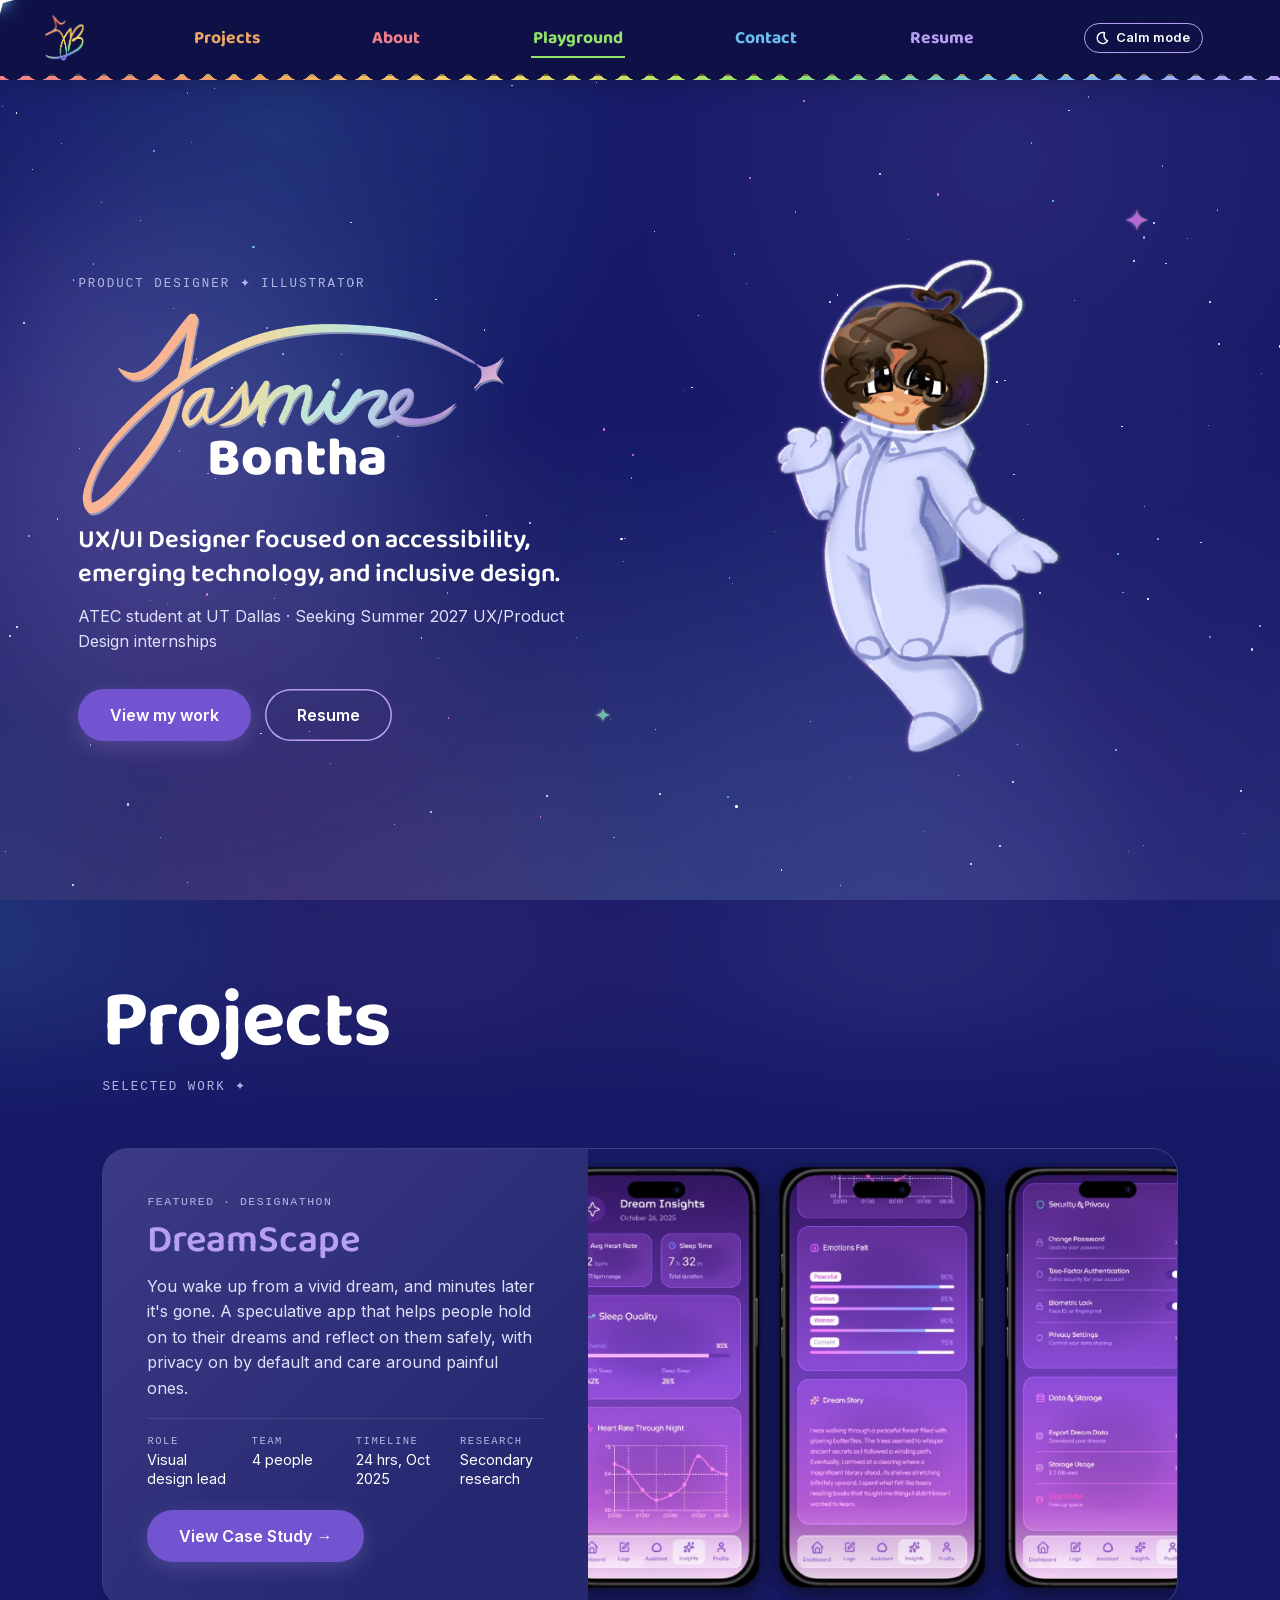
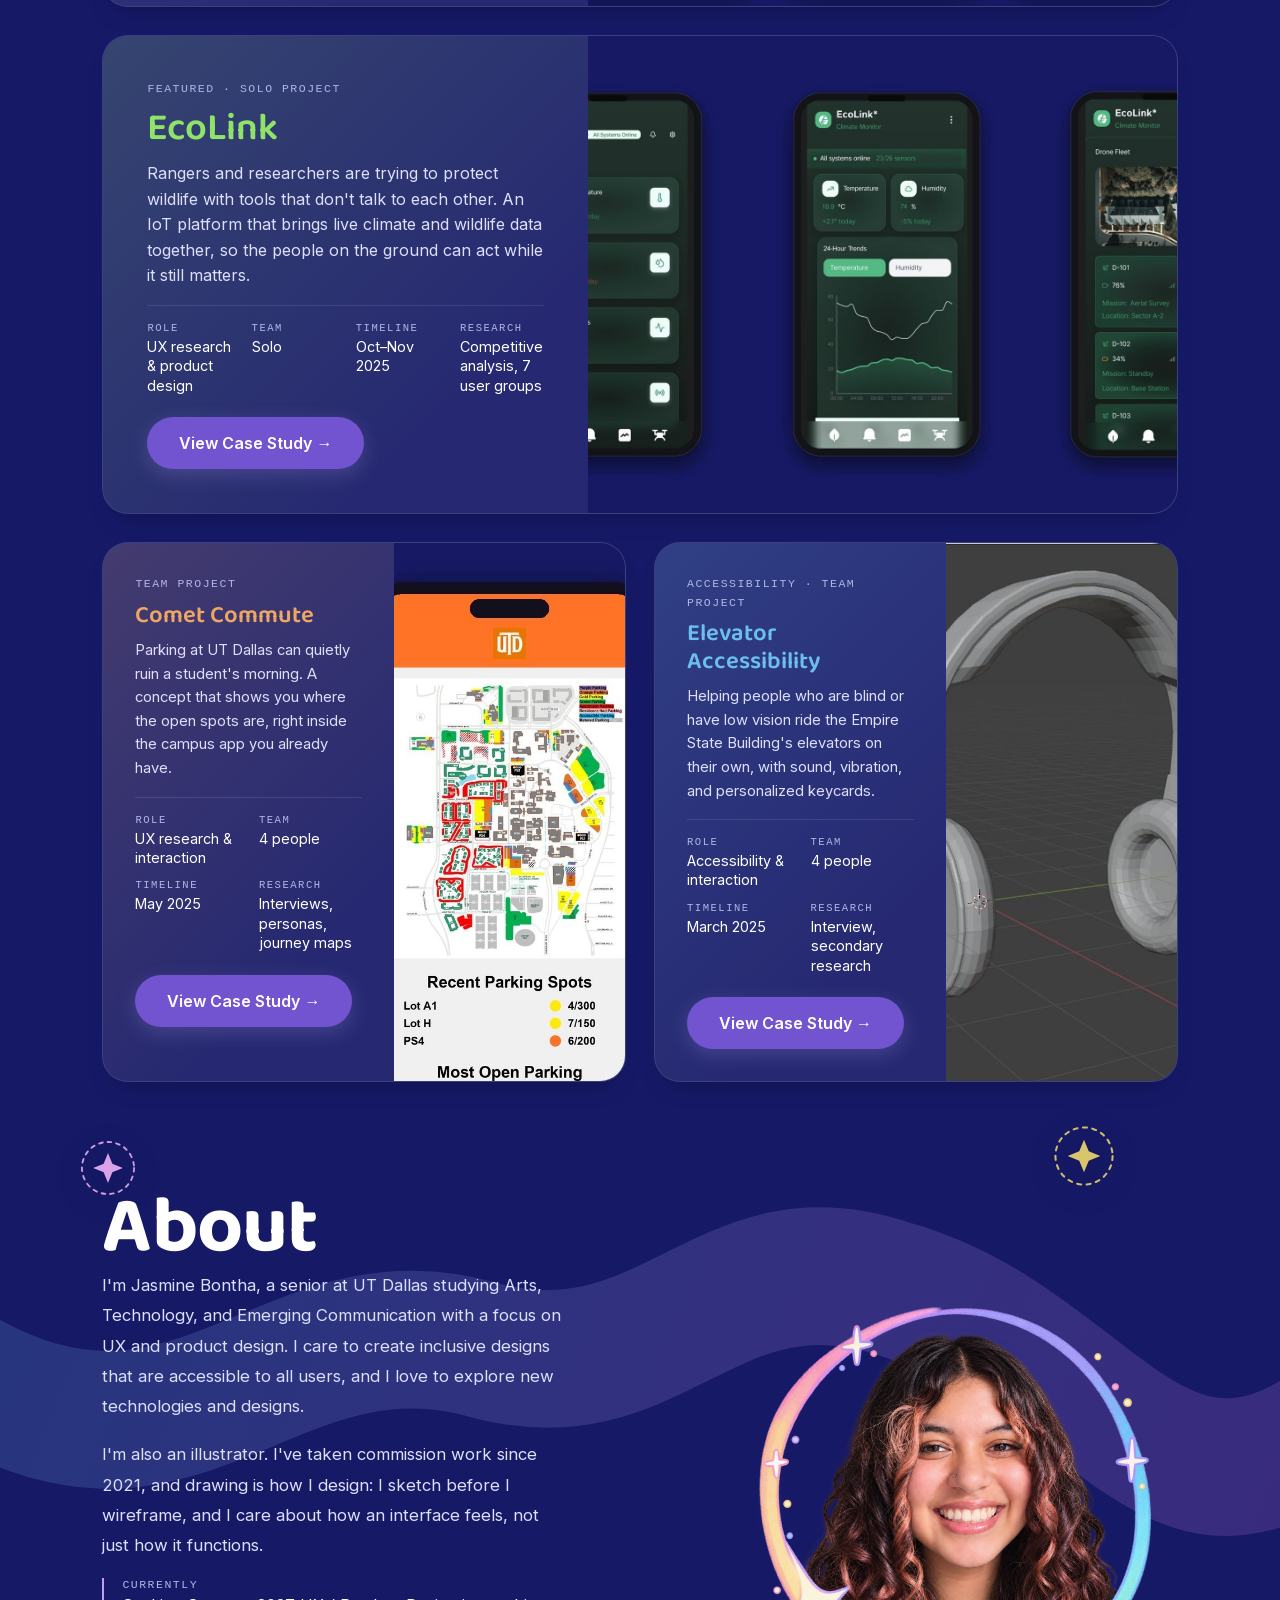
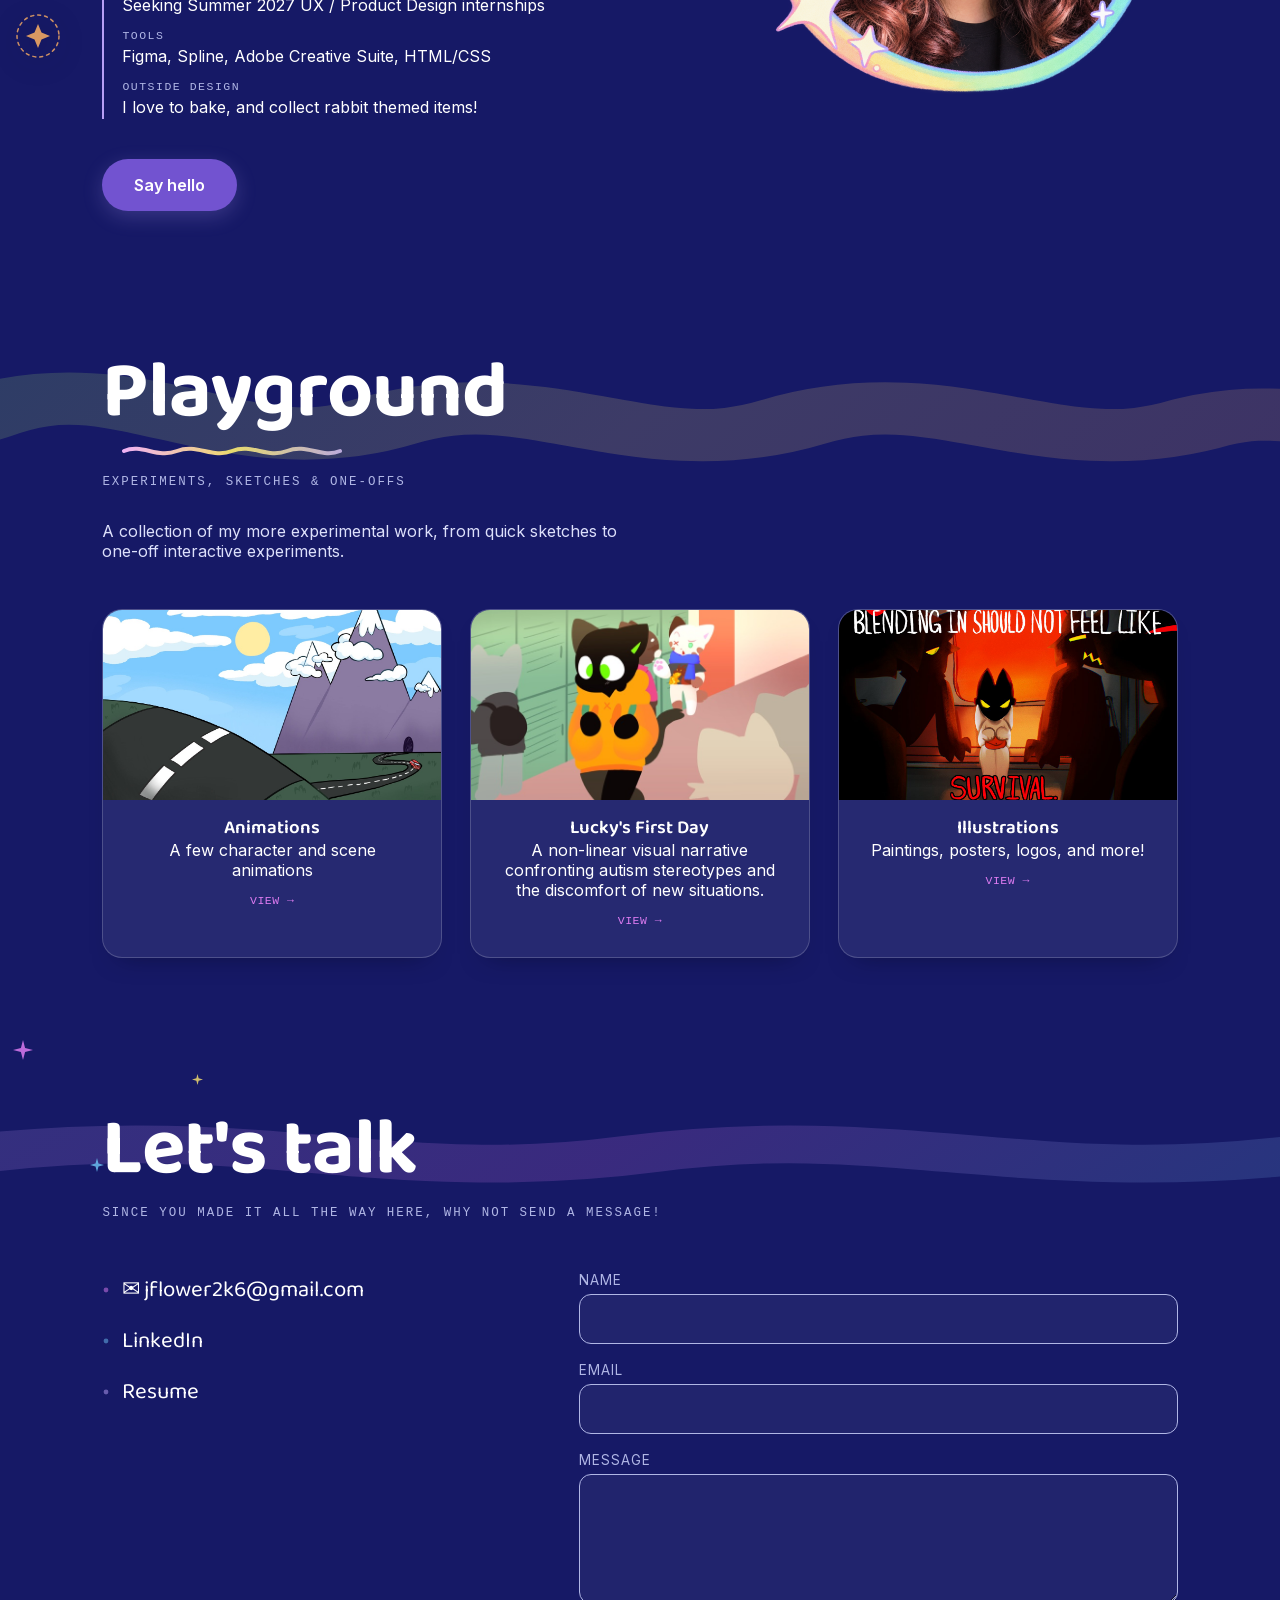
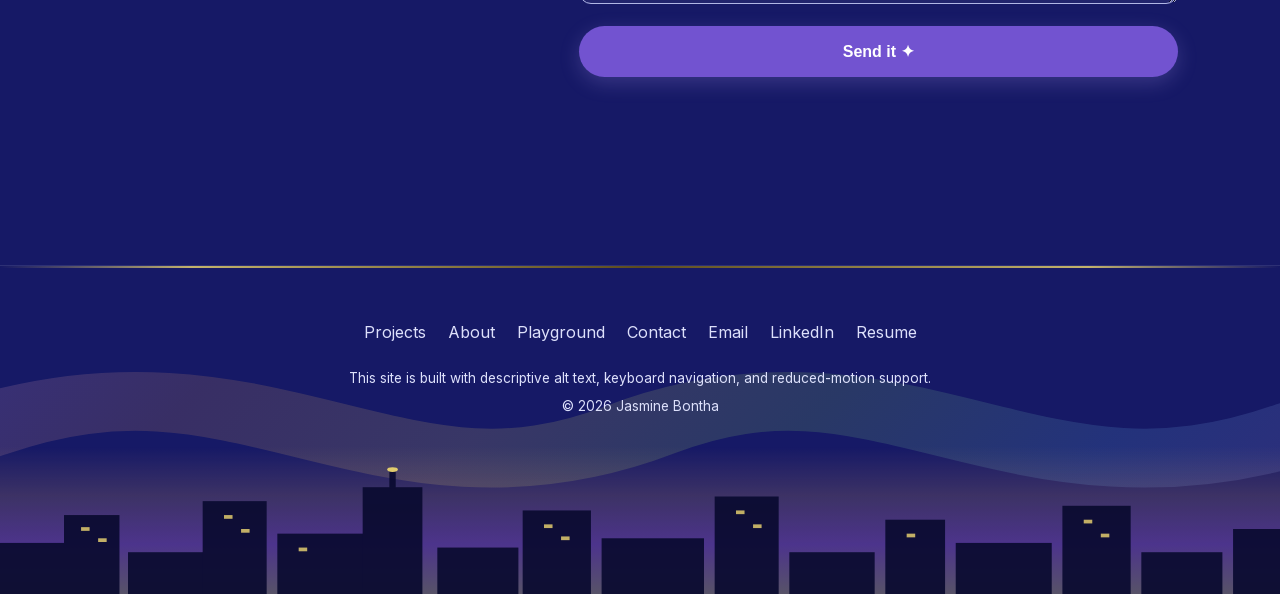
==== commit ead1cbaf: "Refine content in index.html for clarity and conciseness" ====
--- a/index.html
+++ b/index.html
@@ -345,10 +345,7 @@
             <p class="eyebrow" style="margin-top:14px;">EXPERIMENTS, SKETCHES &amp; ONE-OFFS</p>
             <p style="color:var(--text-dim); max-width:52ch; margin-top:14px;">
                 A collection of my more experimental work, from quick sketches to one-off
-                interactive experiments. Some of these are just for fun, some are
-                prototypes for future projects, and some are just me trying out a new
-                idea or technique.
-            </p>
+                interactive experiments.
         </section>
 
         <section aria-label="Playground content">
@@ -372,7 +369,7 @@
                 <a class="sticker-card" href="playground/illustrations.html">
                     <img class="sticker-thumb" src="images/playground-illustrations.jpg" alt="">
                     <h3>Illustrations</h3>
-                    <p>Paintings, a poster, a logo, a character turnaround, and environment drawings.</p>
+                    <p>Paintings, posters, logos, and more!</p>
                     <span class="sticker-view">View →</span>
                 </a>
             </div>
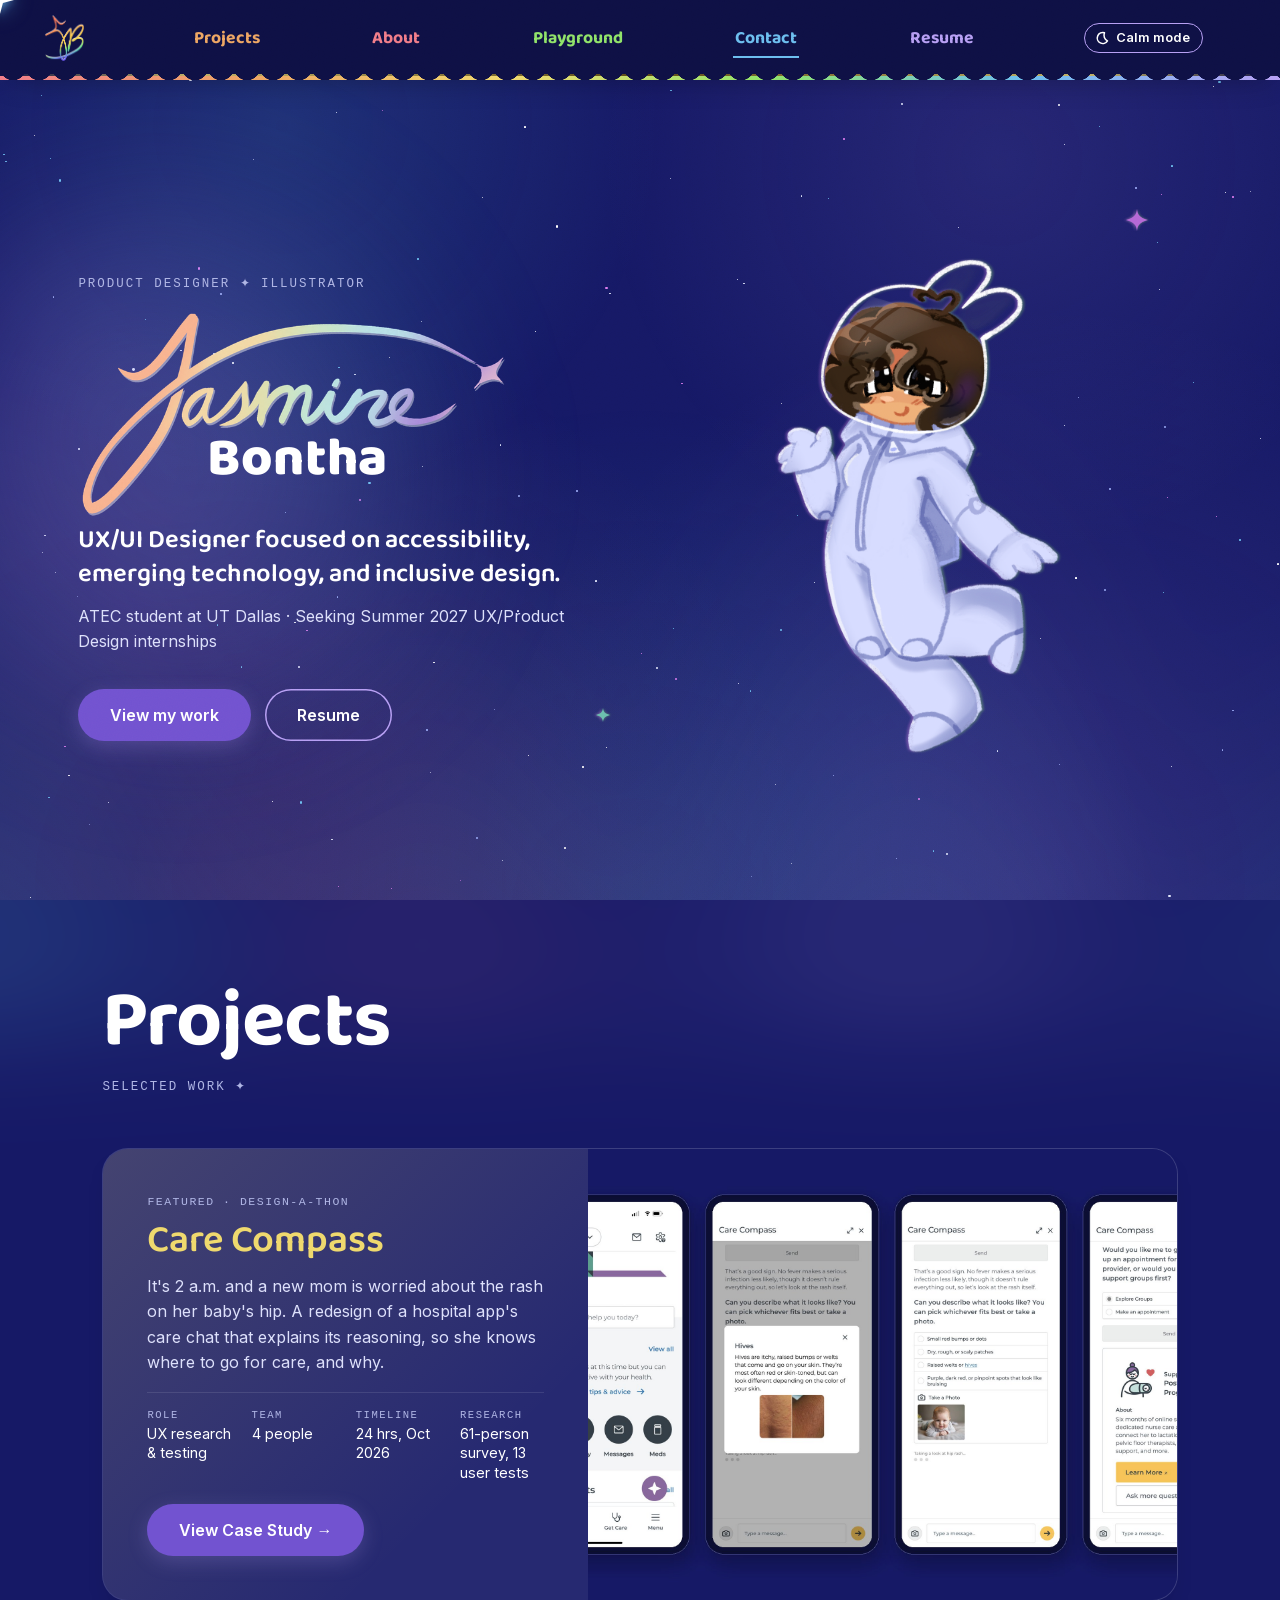
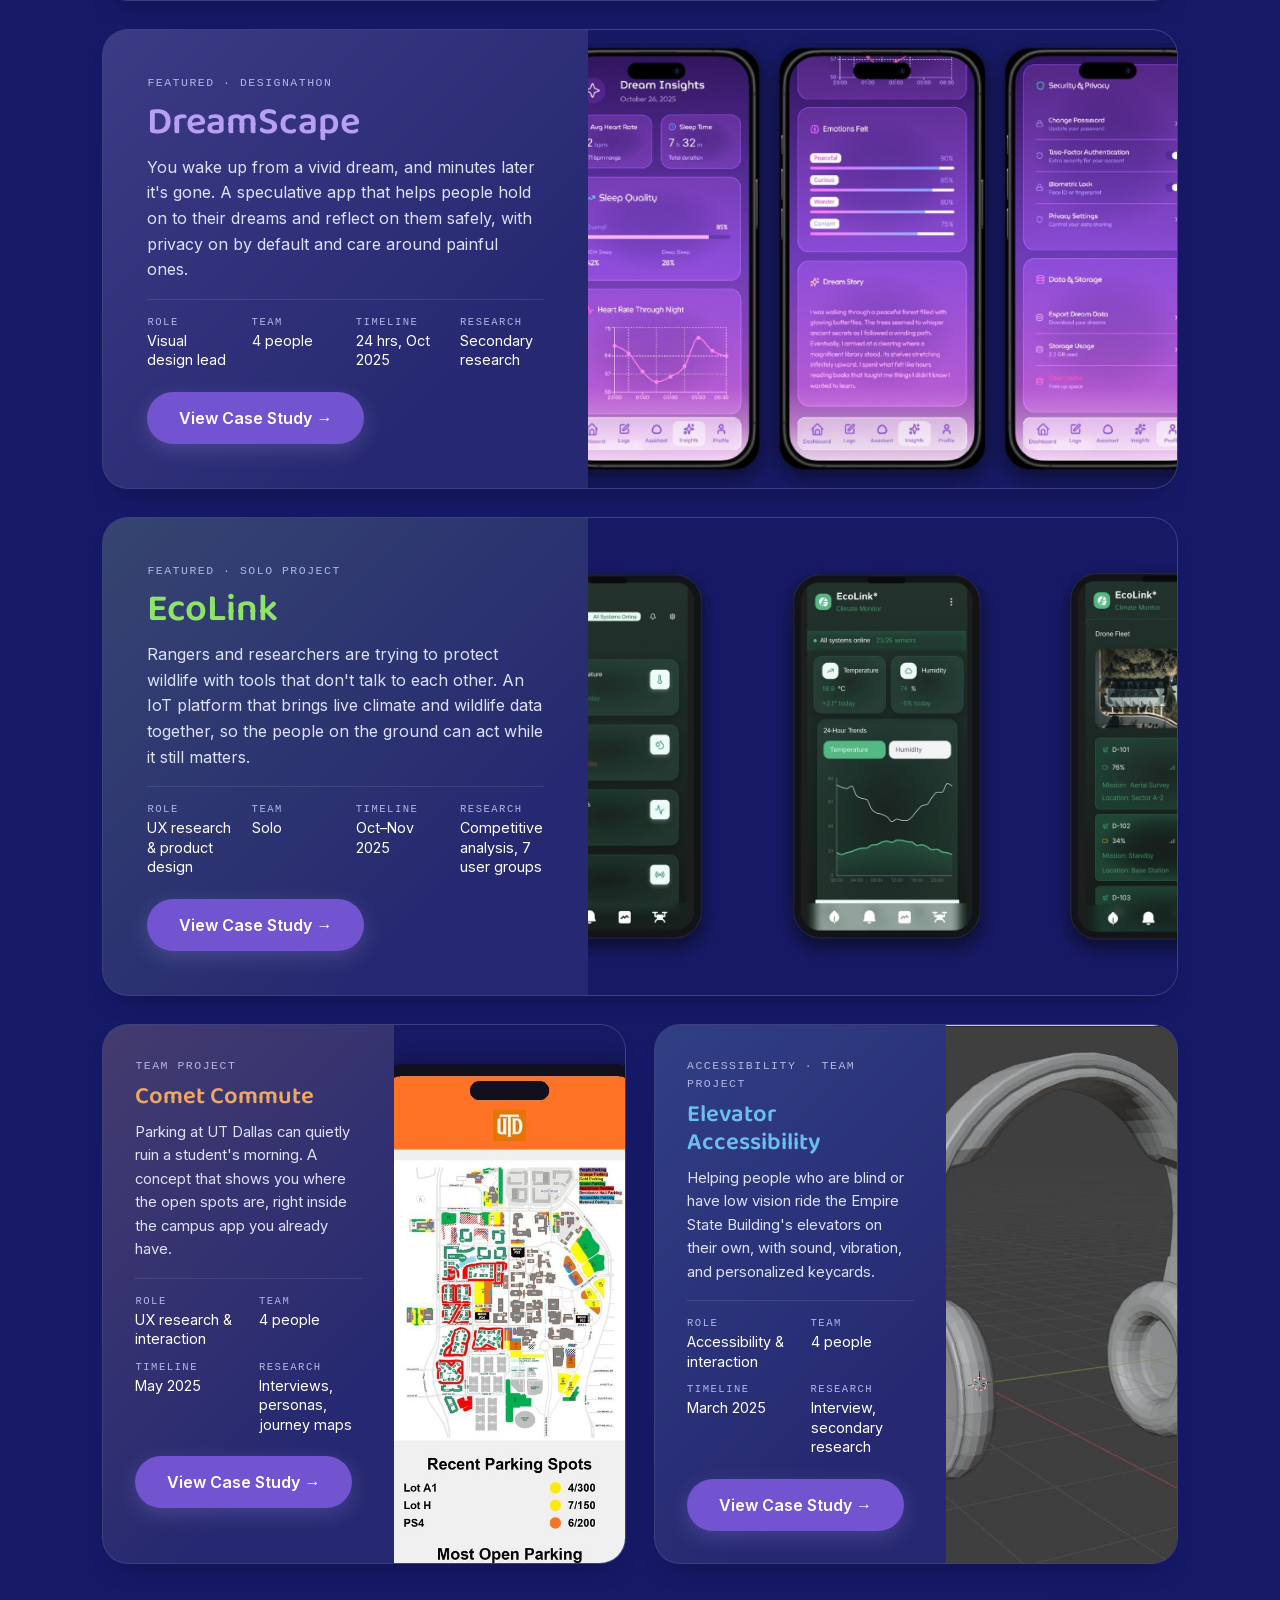
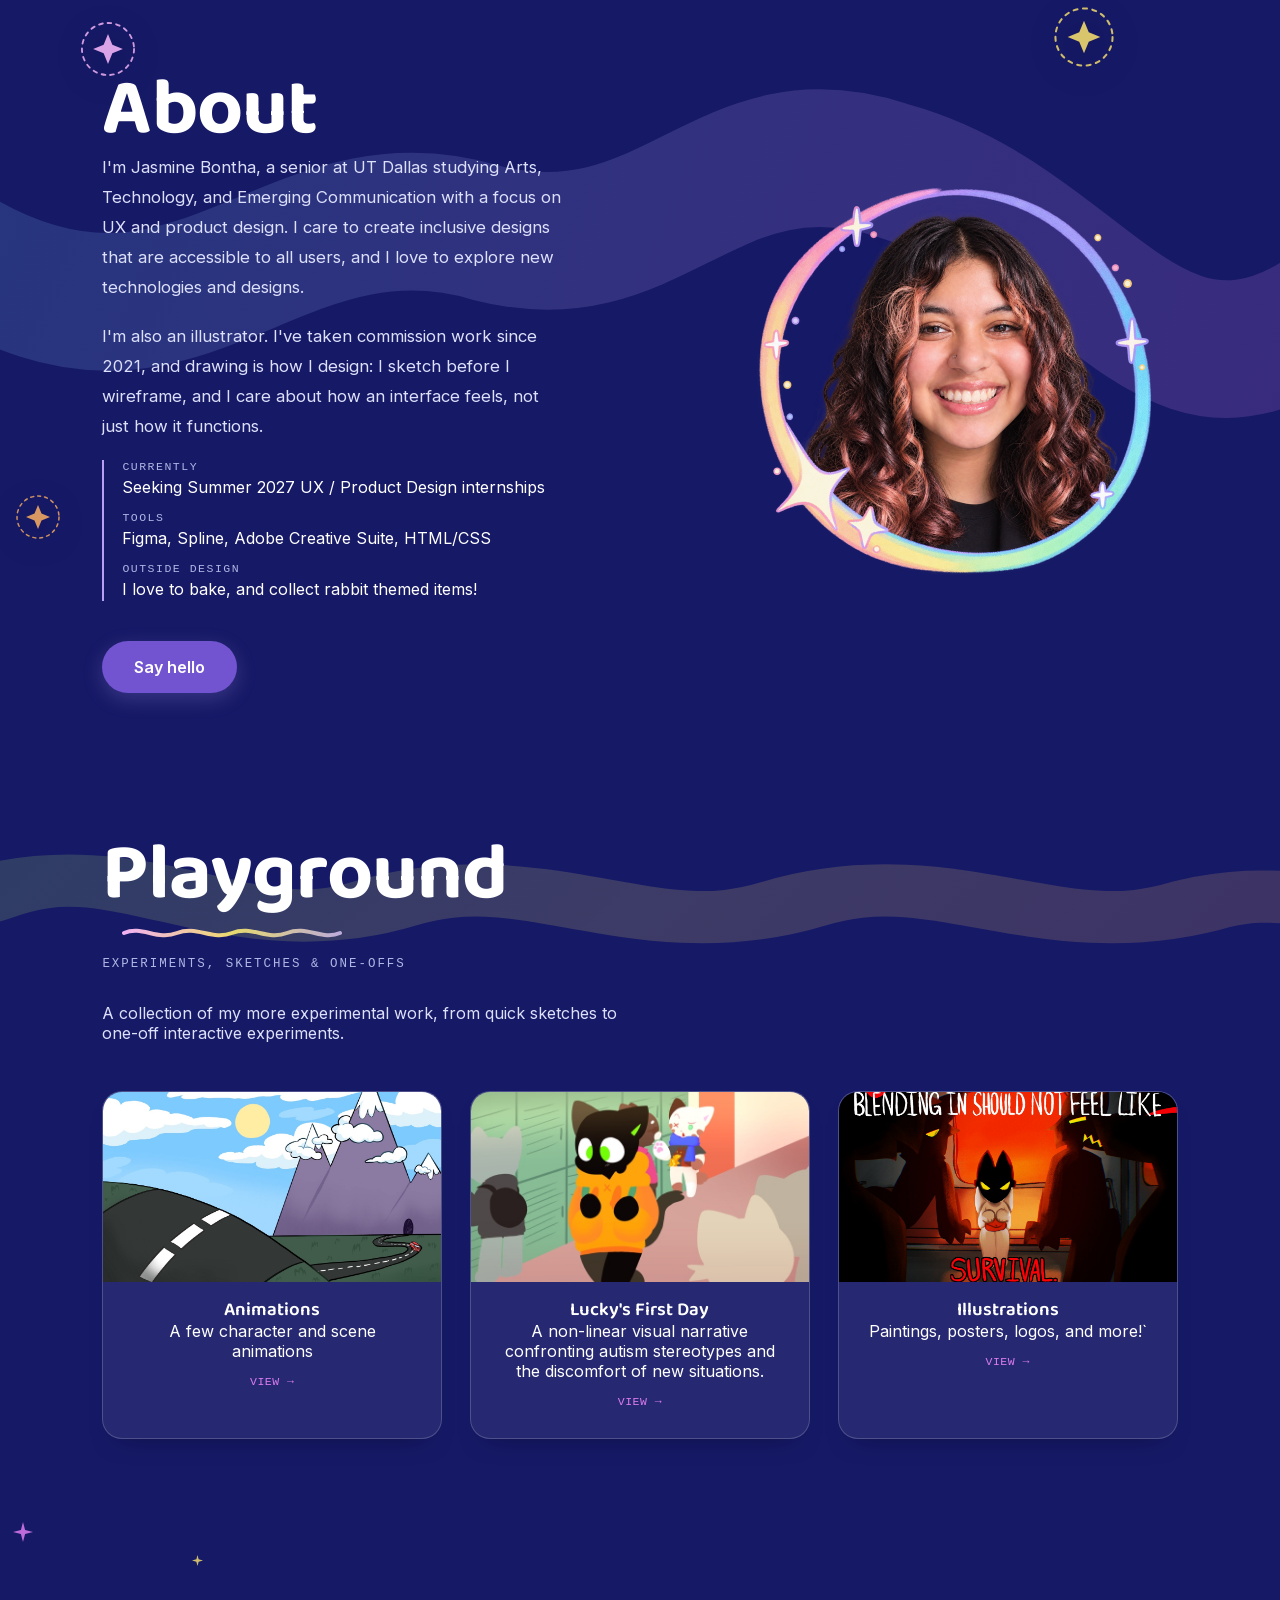
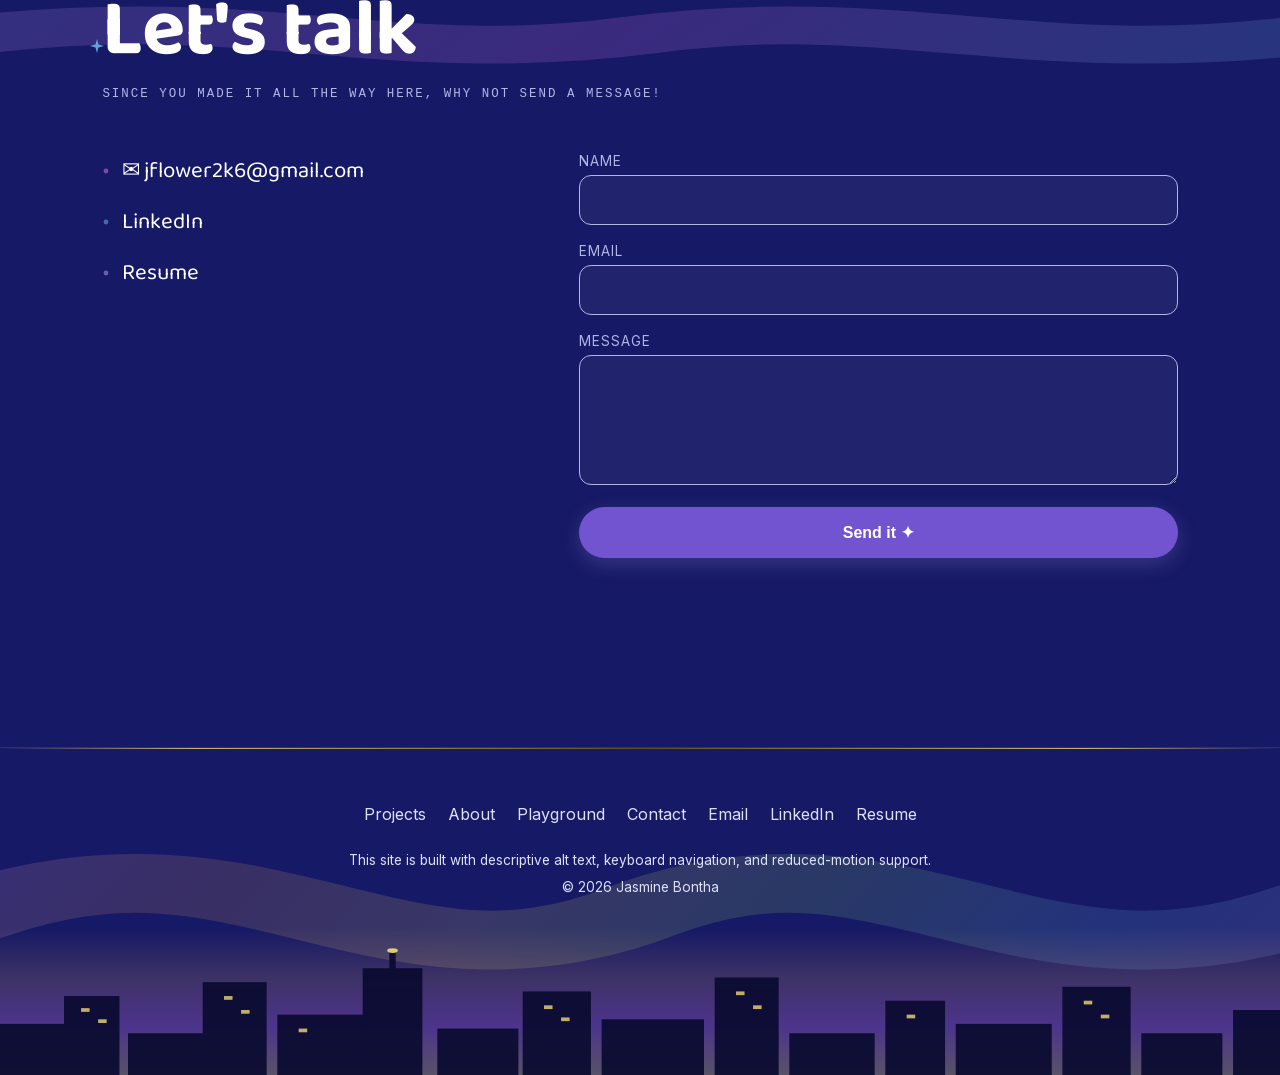
==== commit 659390f8: "Add Care Compass case study as the first featured project A 2026 UX design-a-thon redesign of BSW's " ====
--- a/index.html
+++ b/index.html
@@ -141,10 +141,30 @@
         </section>
 
         <section aria-label="Projects" class="projects-list">
-            <!-- Flagships first and full width (DreamScape, EcoLink), then the
+            <!-- Flagships first and full width (Care Compass, DreamScape, EcoLink), then the
                  two team projects side by side. Order matches the case-study
                  prev/next loop. .project-meta only holds facts that are on the
                  case-study page or the resume. -->
+            <article class="project-spread project-spread--featured reveal-fade" style="--accent:#efd96e; --accent-deep:#6e580c;">
+                <div class="project-card">
+                    <p class="project-kicker">Featured · Design-a-thon</p>
+                    <h3>Care Compass</h3>
+                    <p>It's 2 a.m. and a new mom is worried about the rash on her baby's hip. A redesign of a
+                        hospital app's care chat that explains its reasoning, so she knows where to go for care,
+                        and why.</p>
+                    <dl class="project-meta">
+                        <div><dt>Role</dt><dd>UX research &amp; testing</dd></div>
+                        <div><dt>Team</dt><dd>4 people</dd></div>
+                        <div><dt>Timeline</dt><dd>24 hrs, Oct 2026</dd></div>
+                        <div><dt>Research</dt><dd>61-person survey, 13 user tests</dd></div>
+                    </dl>
+                    <a class="btn" href="case-studies/care-compass.html">View Case Study <span class="arrow">→</span></a>
+                </div>
+                <a class="project-visual" href="case-studies/care-compass.html" aria-label="View Care Compass case study">
+                    <img src="images/case-carecompass-wide.jpg" alt="">
+                </a>
+            </article>
+
             <article class="project-spread project-spread--featured reveal-fade" style="--accent:#b79ff4; --accent-deep:#7253d0;">
                 <div class="project-card">
                     <p class="project-kicker">Featured · Designathon</p>
@@ -369,7 +389,7 @@
                 <a class="sticker-card" href="playground/illustrations.html">
                     <img class="sticker-thumb" src="images/playground-illustrations.jpg" alt="">
                     <h3>Illustrations</h3>
-                    <p>Paintings, posters, logos, and more!</p>
+                    <p>Paintings, posters, logos, and more!`</p>
                     <span class="sticker-view">View →</span>
                 </a>
             </div>
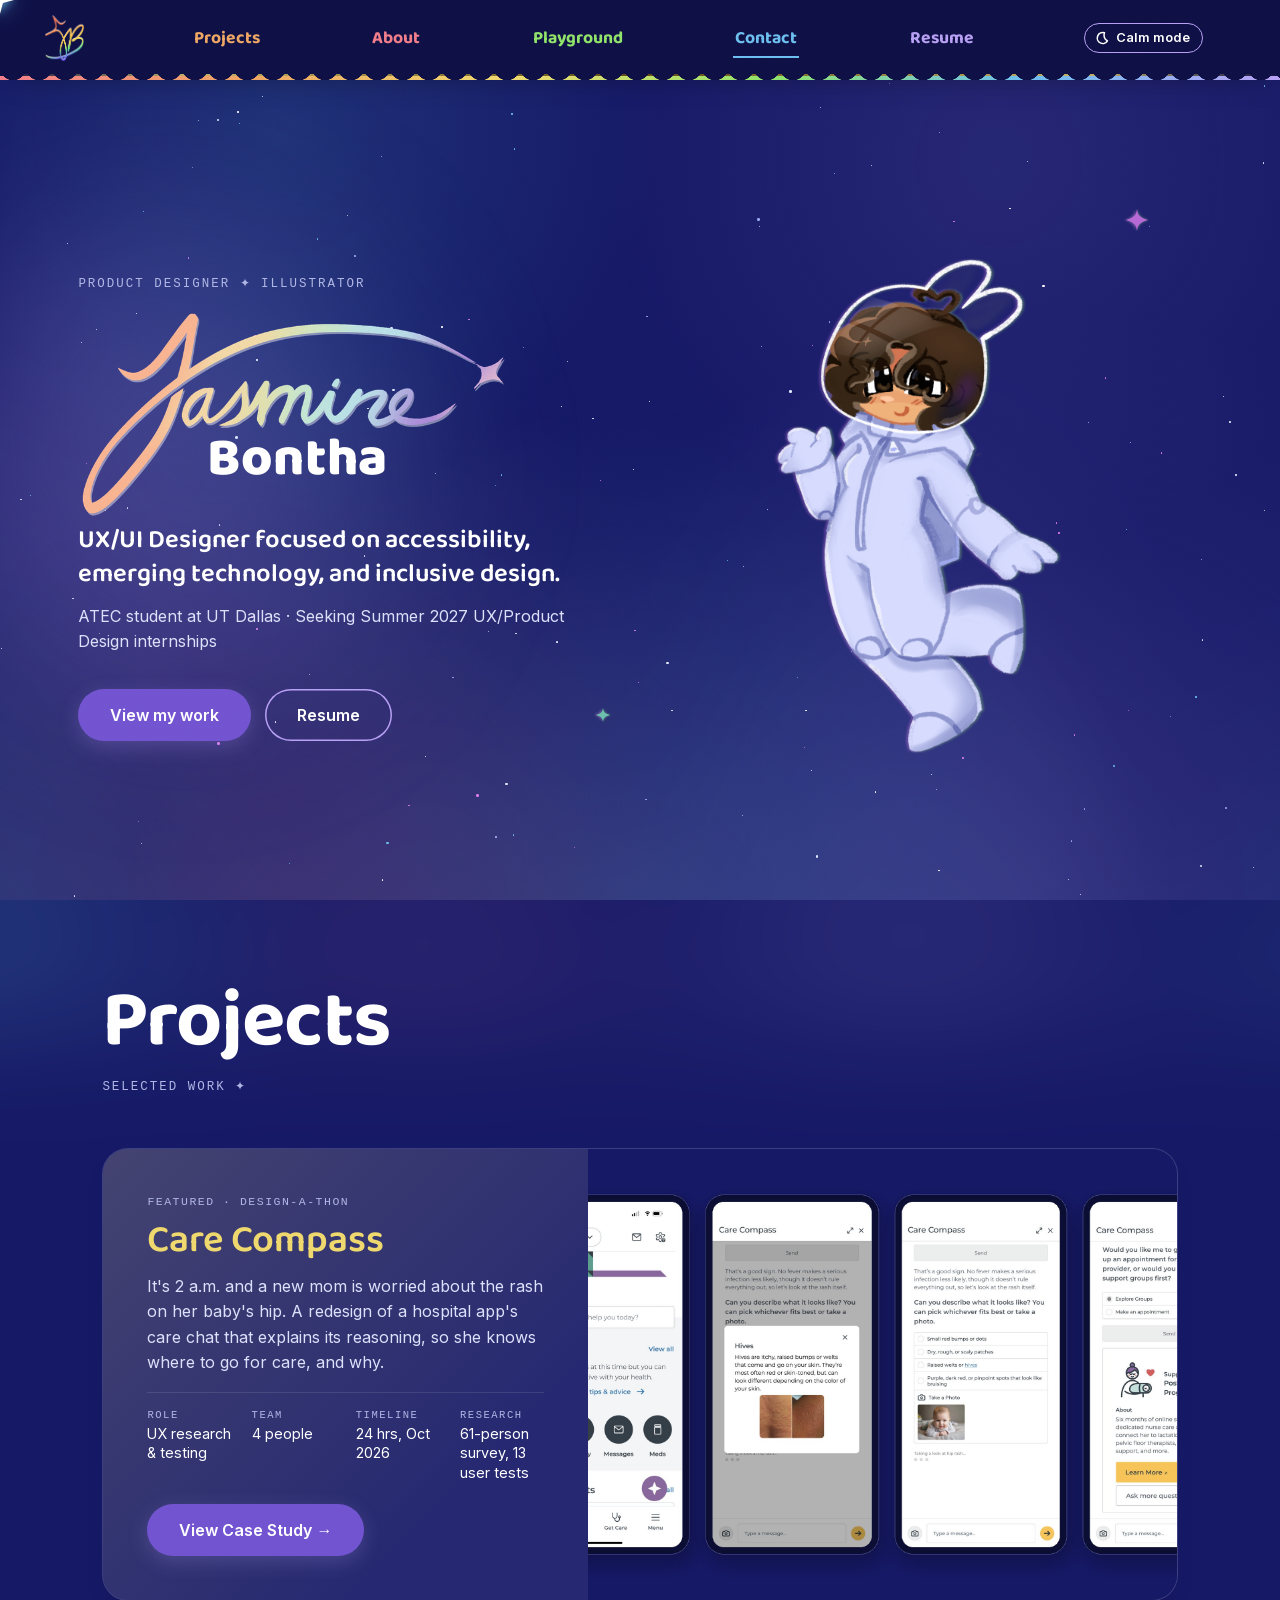
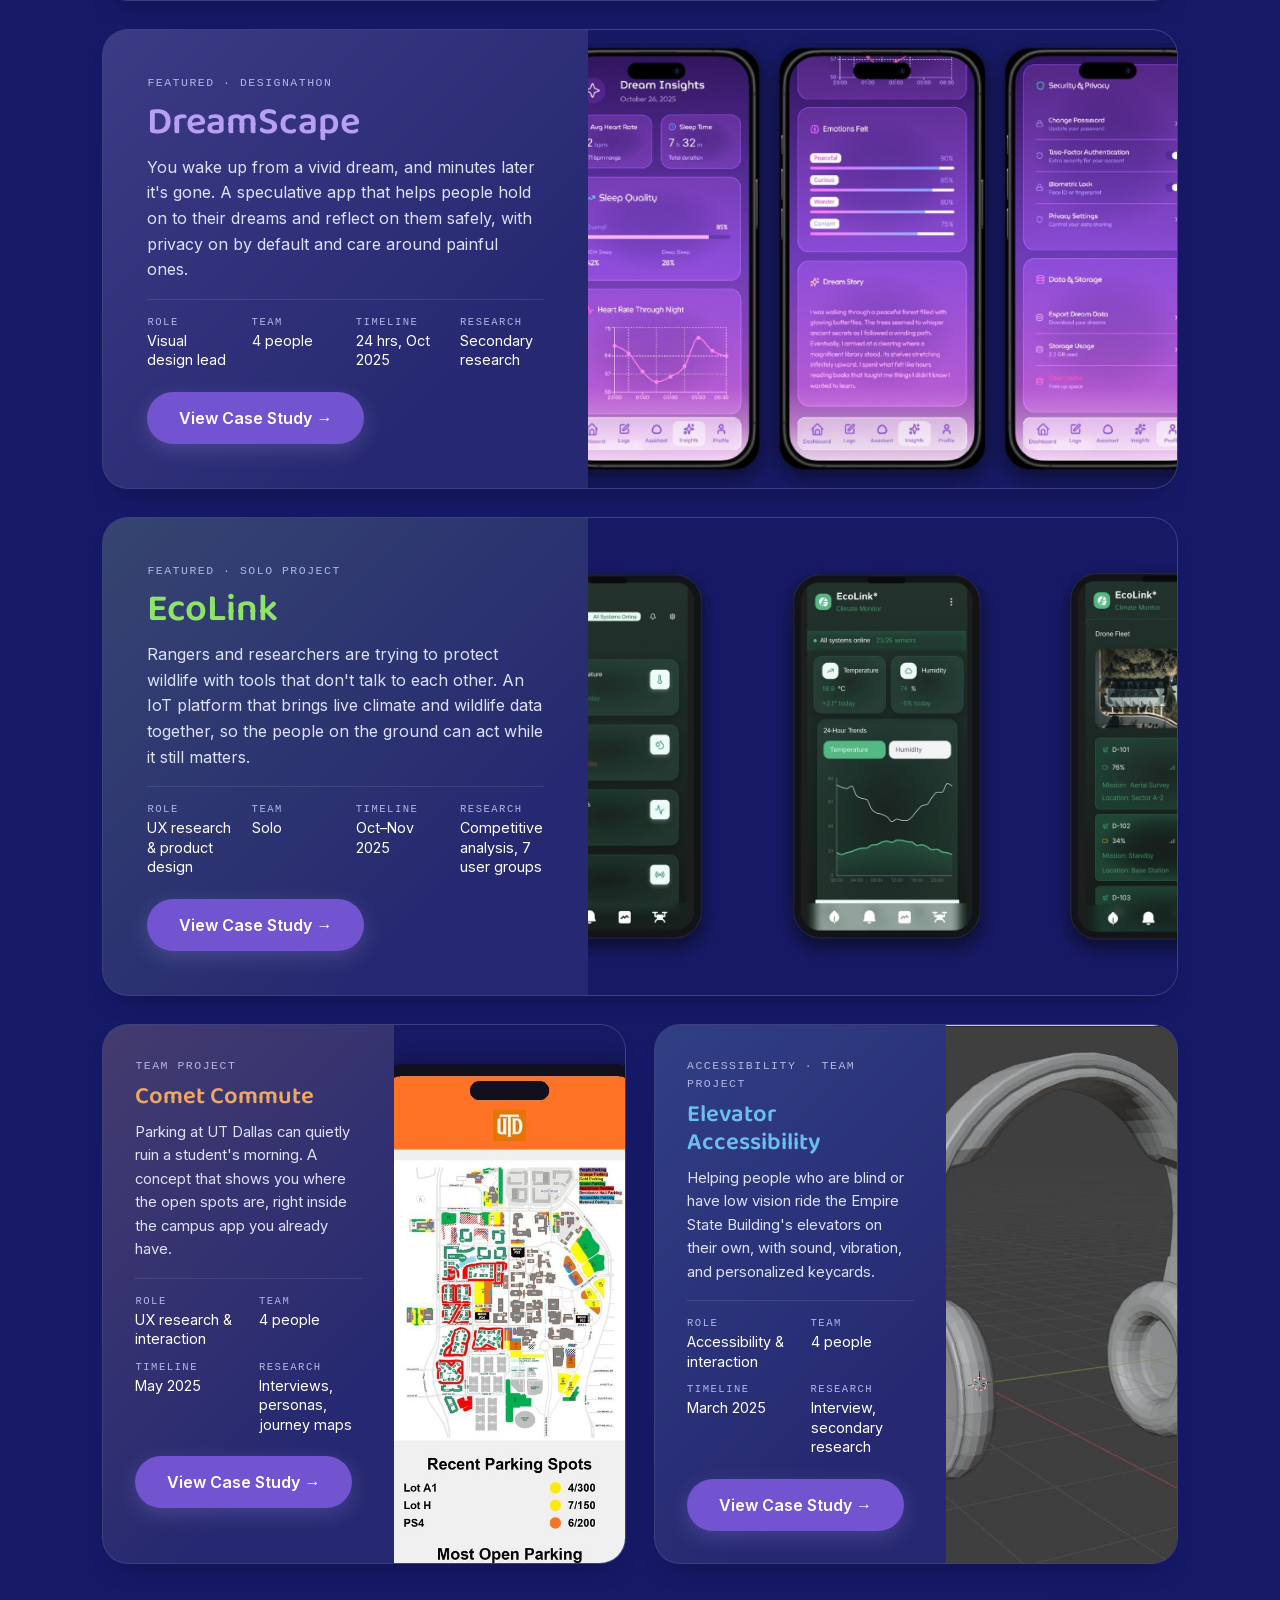
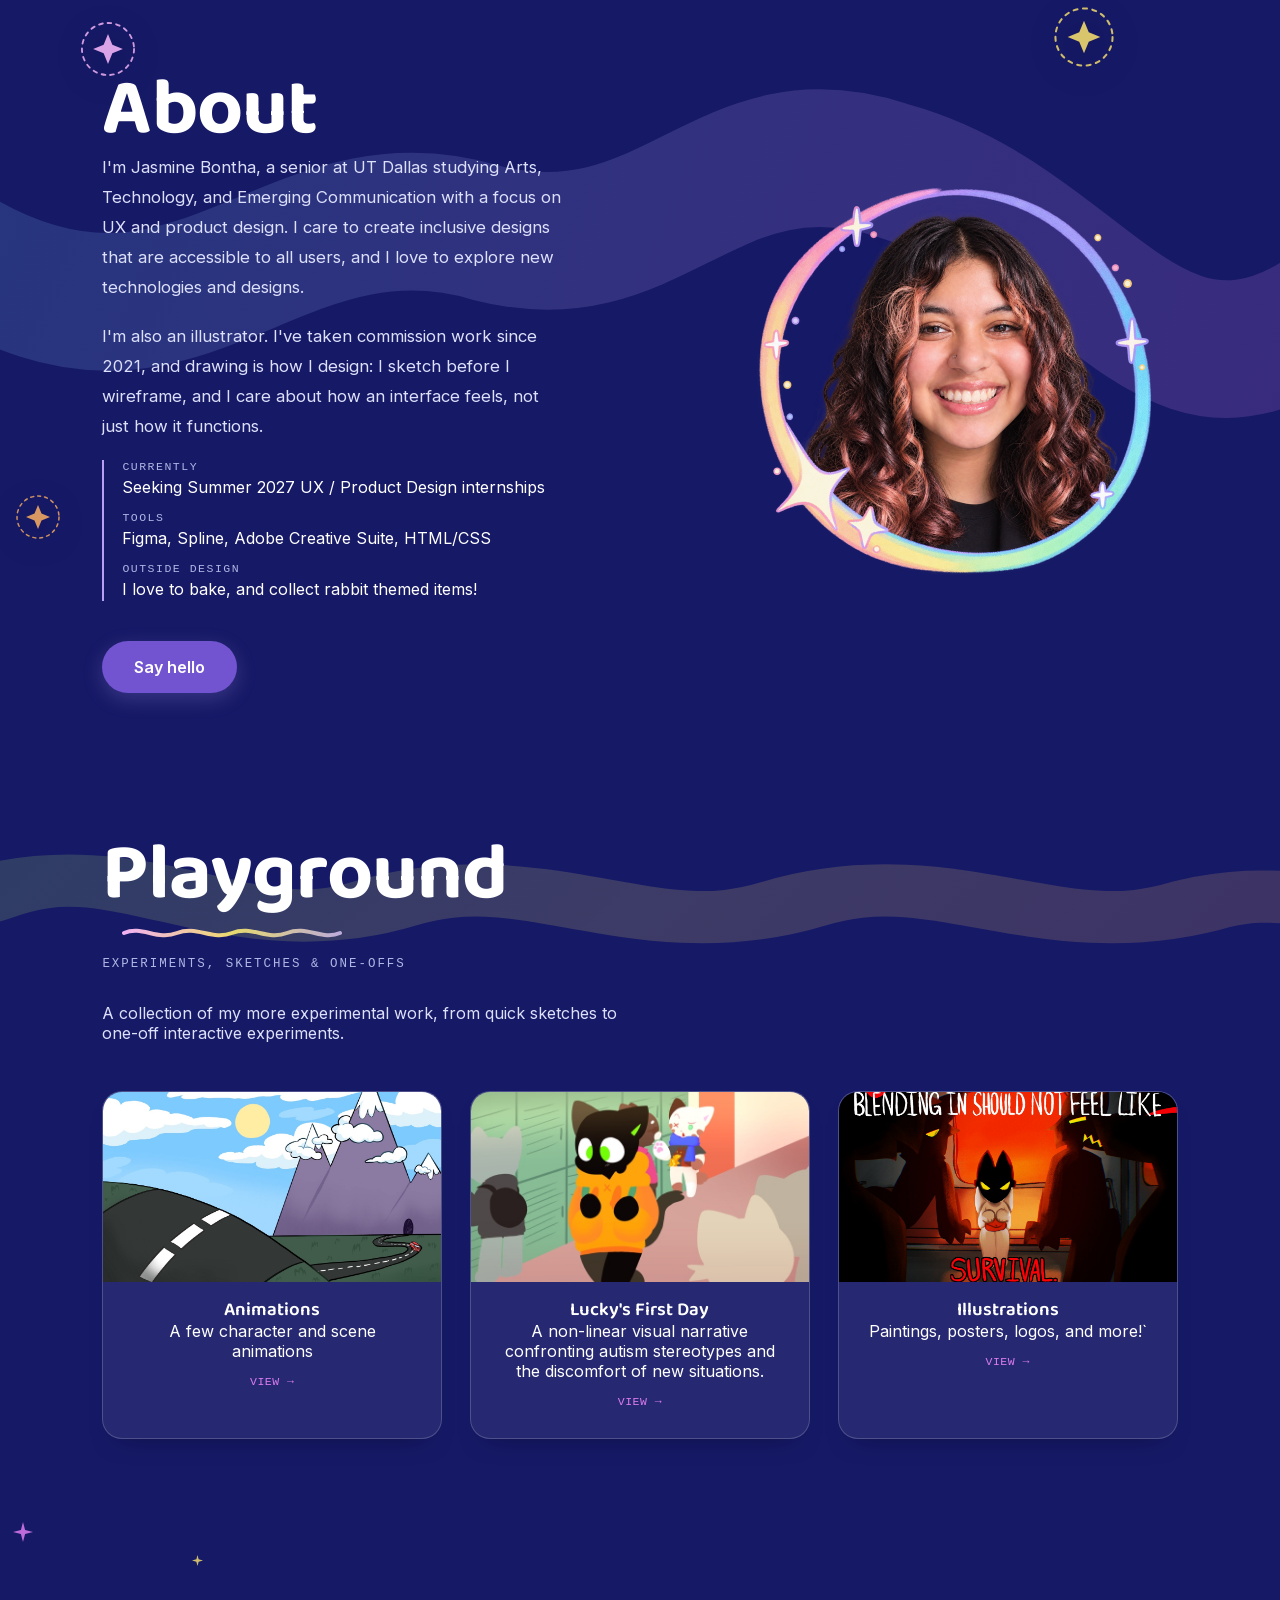
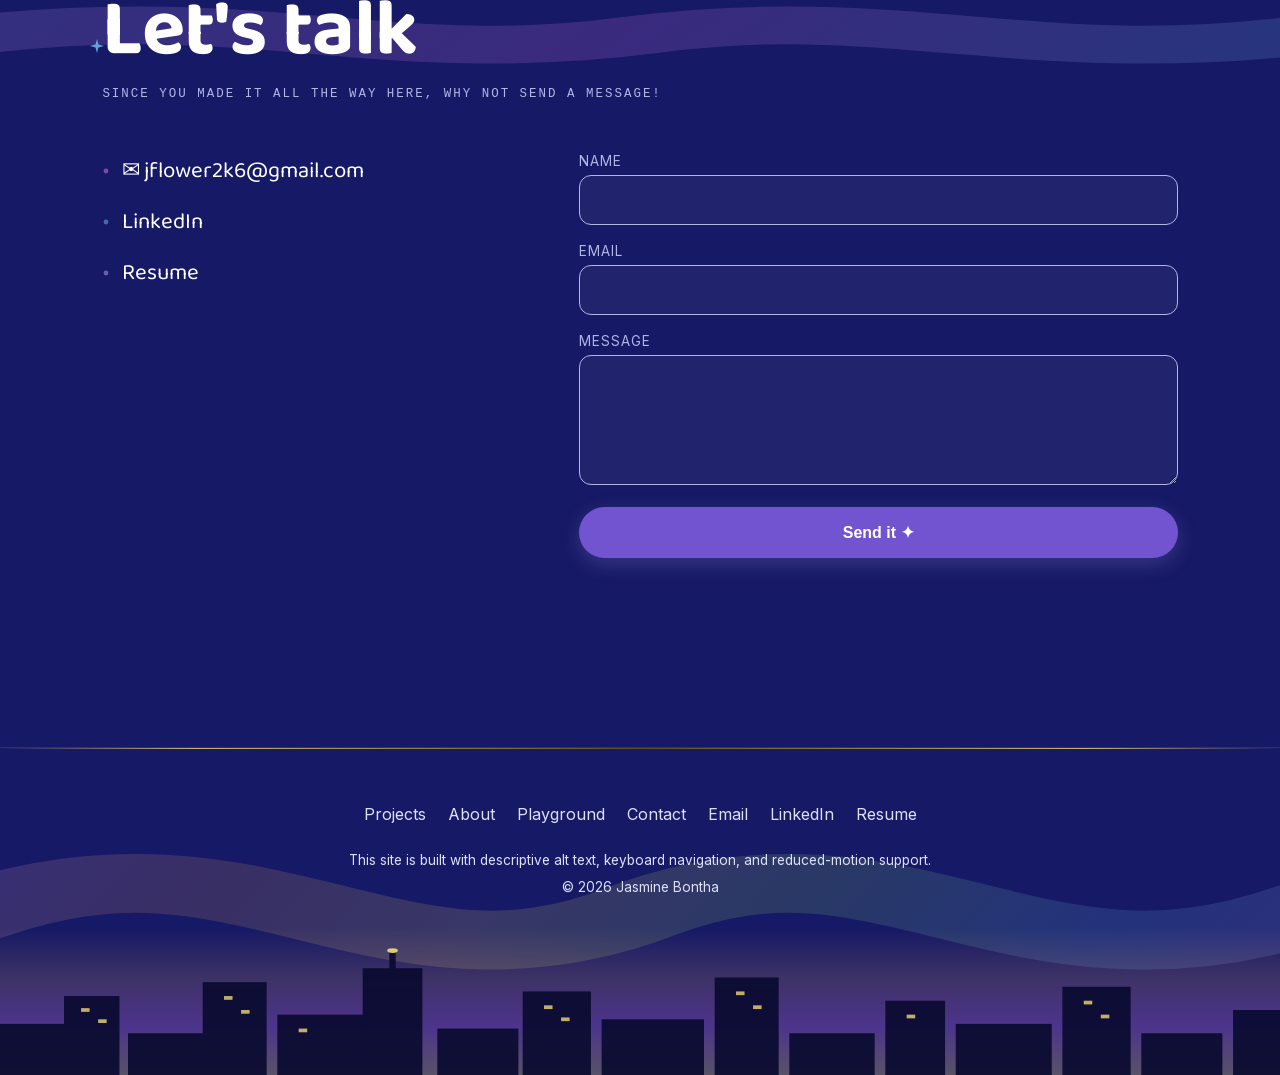
==== commit a63b2cd1: "Rename resume file to BonthaJasmine_RESUME2026.pdf and update all links Co-Authored-By: Claude Opus " ====
--- a/index.html
+++ b/index.html
@@ -85,7 +85,7 @@
                 <li><a href="#about" data-page="about">About</a></li>
                 <li><a href="#playground" data-page="playground">Playground</a></li>
                 <li><a href="#contact" data-page="contact">Contact</a></li>
-                <li><a href="files/Jasmine-Bontha-Resume.pdf" target="_blank" rel="noopener" data-page="resume">Resume<span class="sr-only"> (PDF, opens in a new tab)</span></a></li>
+                <li><a href="files/BonthaJasmine_RESUME2026.pdf" target="_blank" rel="noopener" data-page="resume">Resume<span class="sr-only"> (PDF, opens in a new tab)</span></a></li>
             </ul>
             <button class="calm-toggle" type="button" aria-pressed="false">
                 <svg viewBox="0 0 32 32" aria-hidden="true" focusable="false"><path d="M21 5.5a11 11 0 1 0 6 16.2A12.5 12.5 0 0 1 21 5.5z" fill="none" stroke="currentColor" stroke-width="3" stroke-linejoin="round" /></svg>
@@ -110,7 +110,7 @@
                 <p class="hero-meta">ATEC student at UT Dallas · Seeking Summer 2027 UX/Product Design internships</p>
                 <div class="hero-actions">
                     <a class="btn" href="#projects">View my work</a>
-                    <a class="btn btn--ghost" href="files/Jasmine-Bontha-Resume.pdf" target="_blank" rel="noopener">Resume <span class="sr-only">(PDF, opens in a new tab)</span></a>
+                    <a class="btn btn--ghost" href="files/BonthaJasmine_RESUME2026.pdf" target="_blank" rel="noopener">Resume <span class="sr-only">(PDF, opens in a new tab)</span></a>
                 </div>
             </div>
 
@@ -419,7 +419,7 @@
                 <div class="contact-direct">
                     <a href="mailto:jflower2k6@gmail.com">✉ jflower2k6@gmail.com</a>
                     <a href="https://www.linkedin.com/in/jasmine-b-1a2929231/" target="_blank" rel="noopener">LinkedIn</a>
-                    <a href="files/Jasmine-Bontha-Resume.pdf" target="_blank" rel="noopener">Resume <span class="sr-only">(PDF, opens in a new tab)</span></a>
+                    <a href="files/BonthaJasmine_RESUME2026.pdf" target="_blank" rel="noopener">Resume <span class="sr-only">(PDF, opens in a new tab)</span></a>
                 </div>
 
                 <div>
@@ -513,7 +513,7 @@
             <a href="#contact">Contact</a>
             <a href="mailto:jflower2k6@gmail.com">Email</a>
             <a href="https://www.linkedin.com/in/jasmine-b-1a2929231/" target="_blank" rel="noopener">LinkedIn<span class="sr-only"> (opens in a new tab)</span></a>
-            <a href="files/Jasmine-Bontha-Resume.pdf" target="_blank" rel="noopener">Resume<span class="sr-only"> (PDF, opens in a new tab)</span></a>
+            <a href="files/BonthaJasmine_RESUME2026.pdf" target="_blank" rel="noopener">Resume<span class="sr-only"> (PDF, opens in a new tab)</span></a>
         </nav>
         <p class="footer-note">This site is built with descriptive alt text, keyboard navigation, and reduced-motion support.</p>
         <p class="footer-note">© 2026 Jasmine Bontha</p>
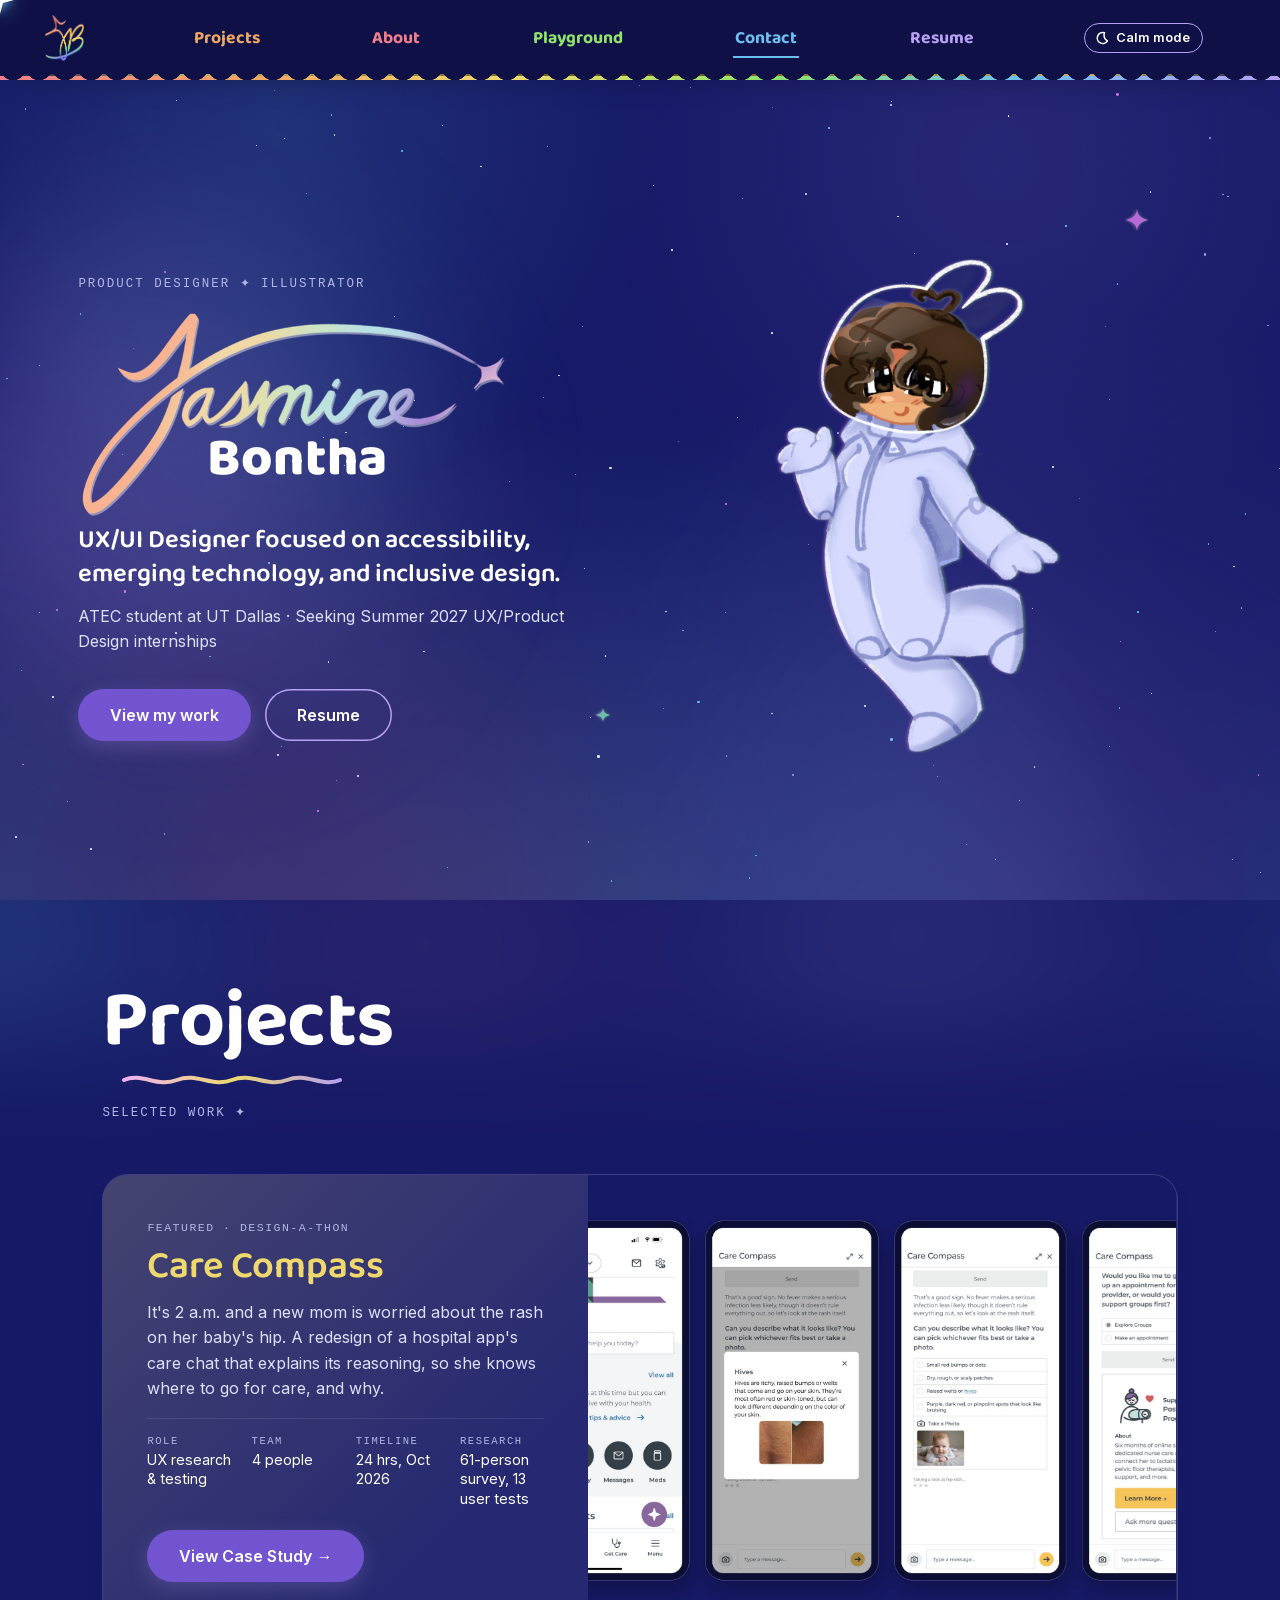
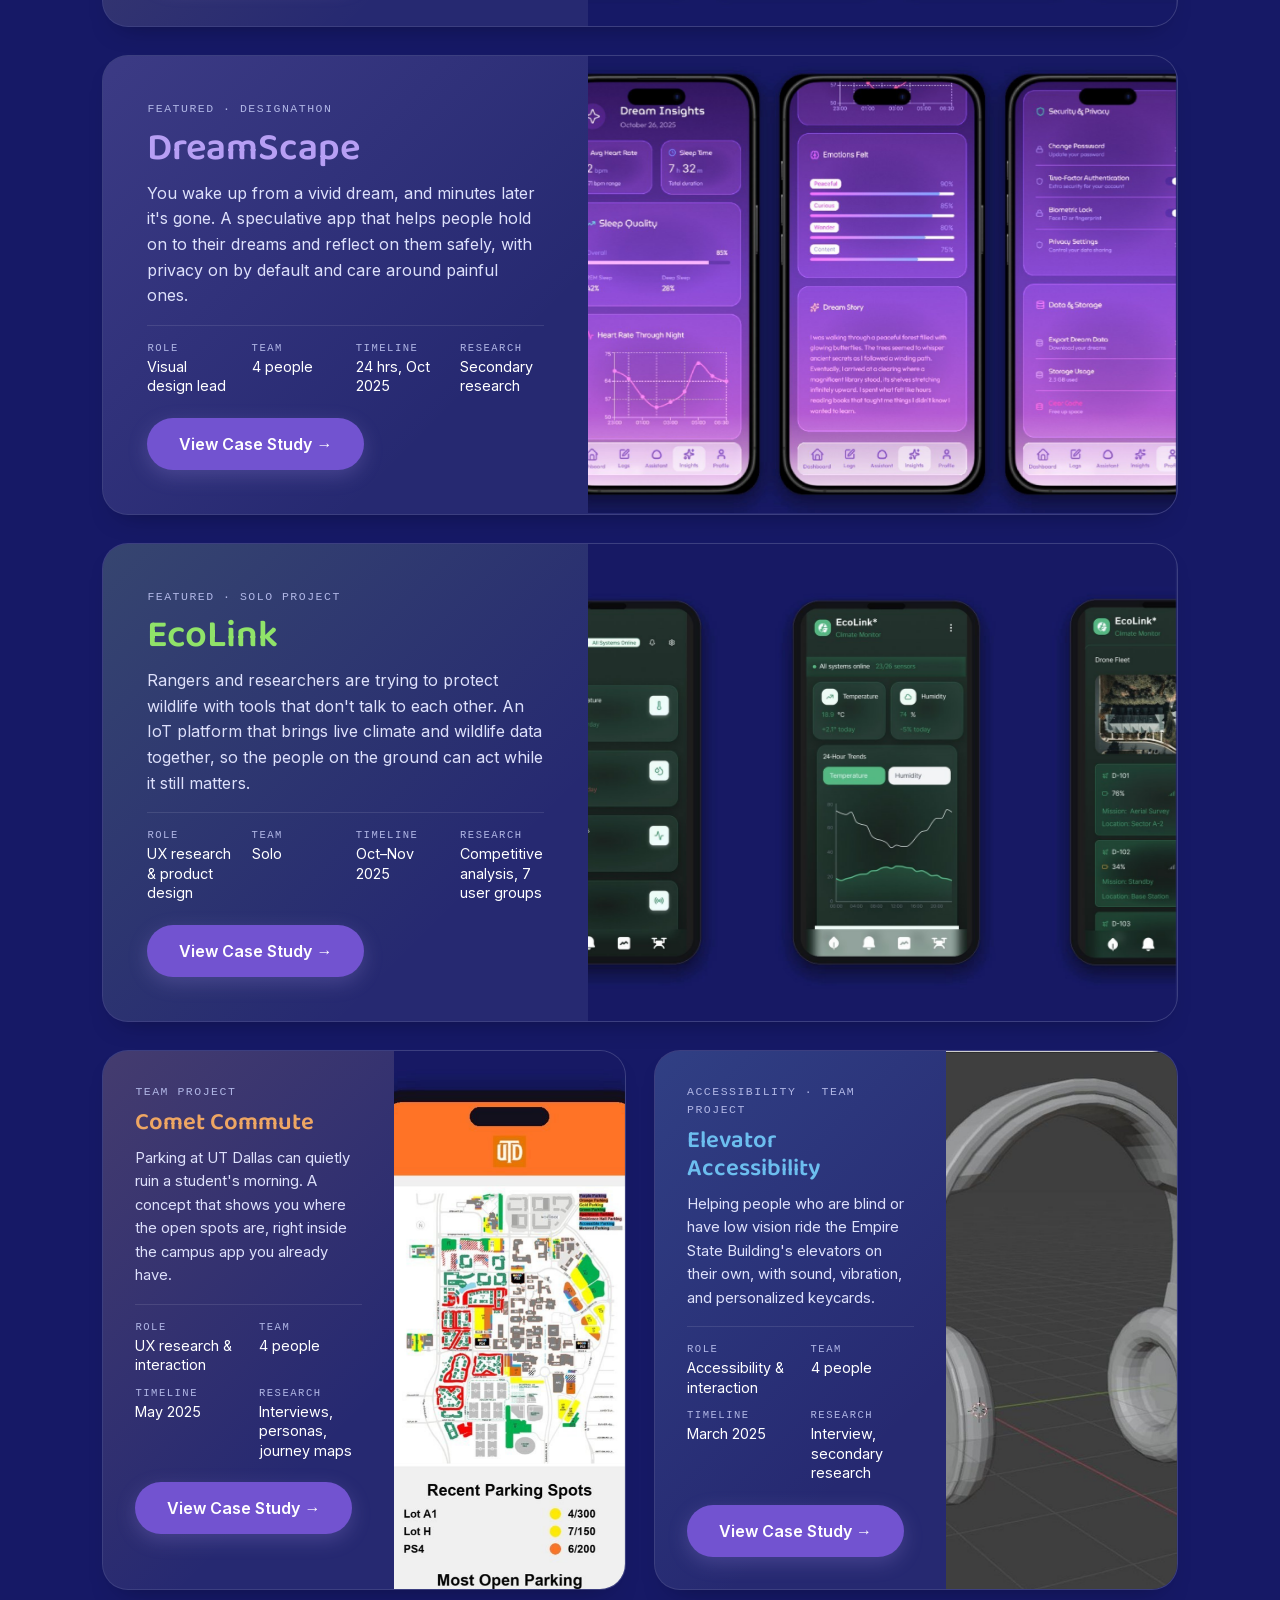
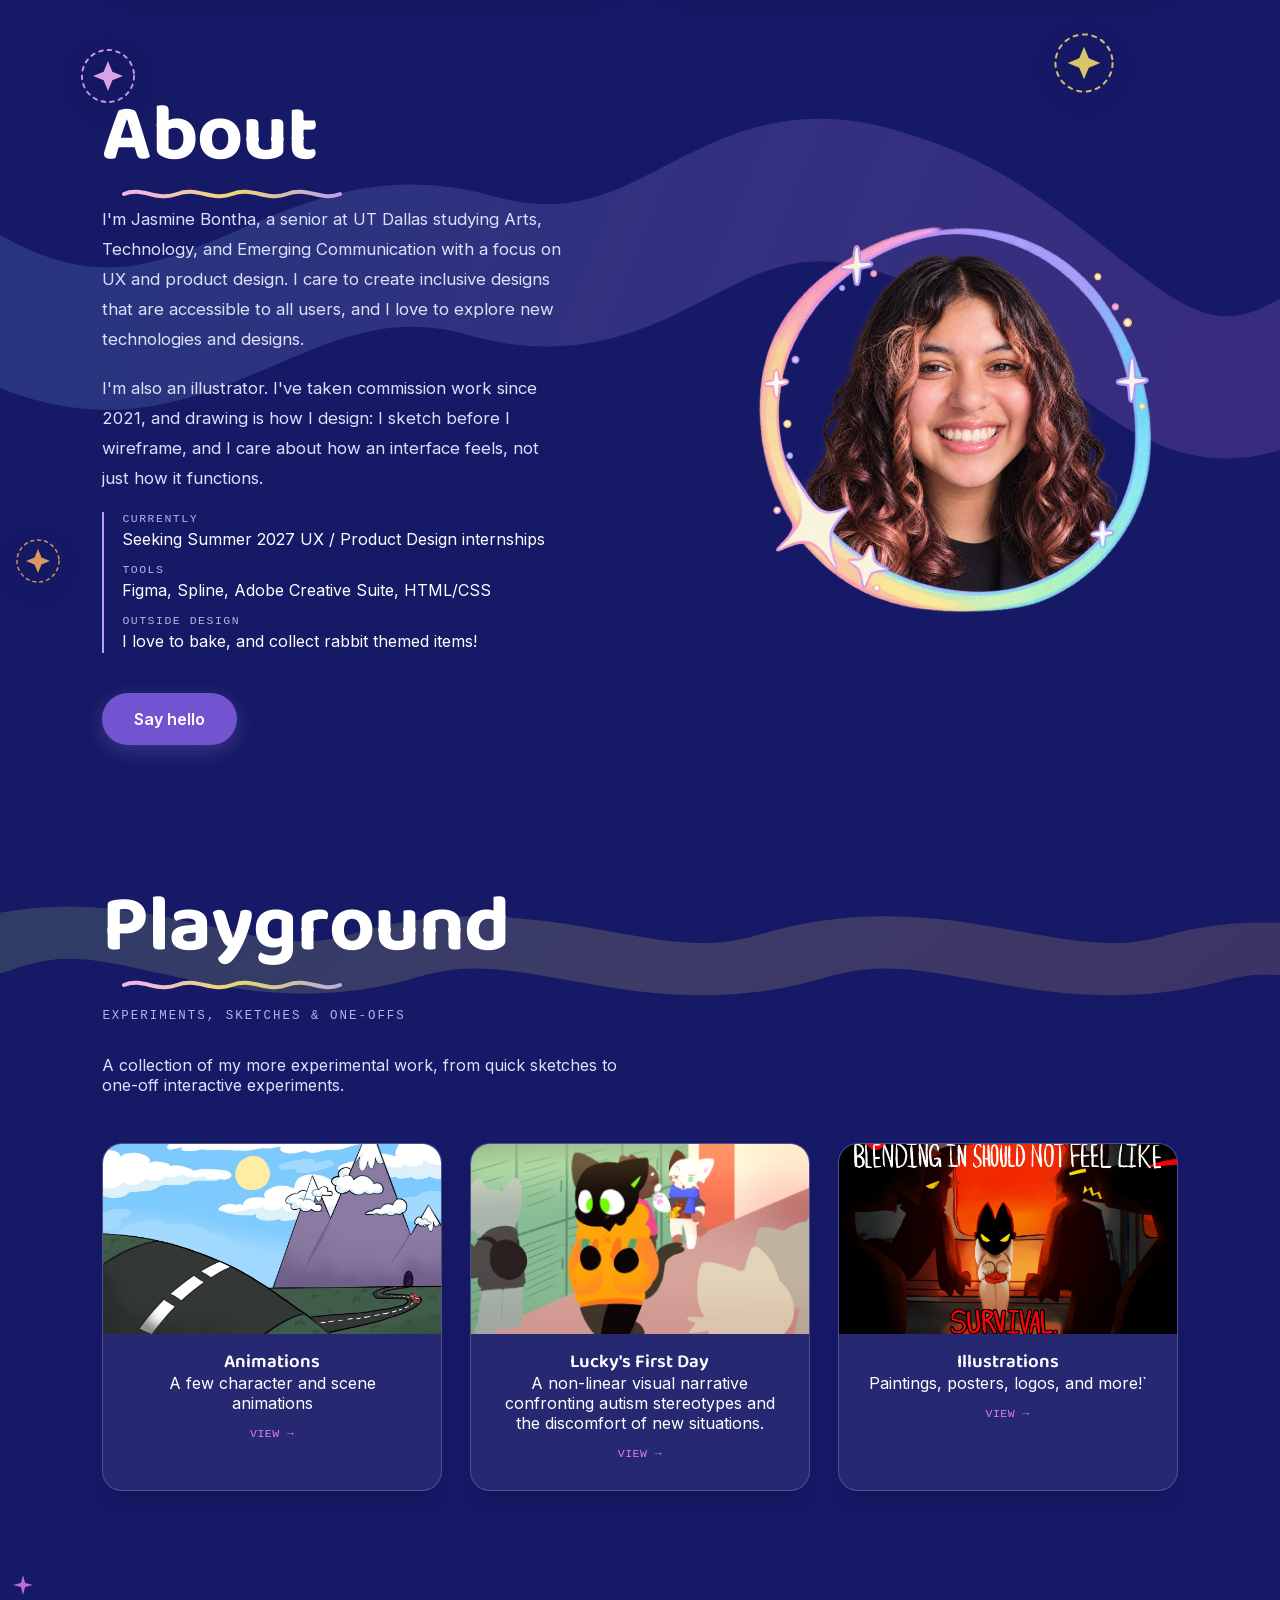
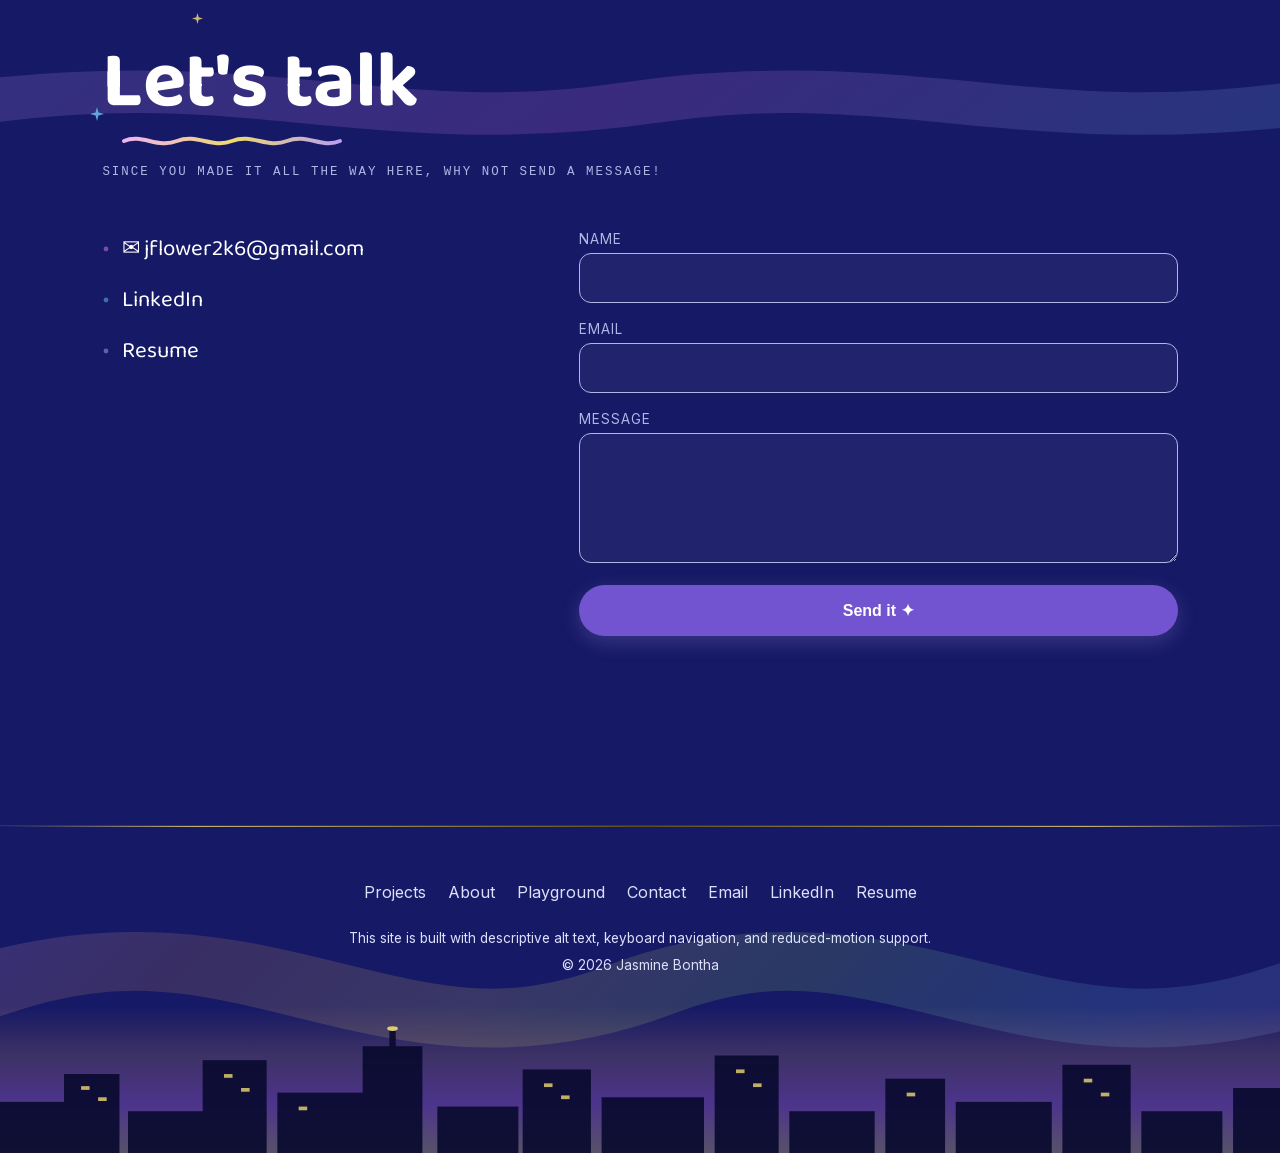
==== commit 17cb03f4: "Add scroll and hero motion, fix resume links, remove TBD reflection - Scroll-drawn heading squiggles" ====
--- a/index.html
+++ b/index.html
@@ -14,6 +14,12 @@
             var d = document.documentElement, pref = null;
             try { pref = localStorage.getItem('calm'); } catch (e) {}
             if (pref === '1' || (pref === null && window.matchMedia('(prefers-reduced-motion: reduce)').matches)) d.classList.add('calm');
+            /* The big hero intro plays once per browser session; later loads
+               get the quick entrance. See "First-visit hero intro" in style.css. */
+            try {
+                if (sessionStorage.getItem('introSeen')) d.classList.add('intro-seen');
+                else sessionStorage.setItem('introSeen', '1');
+            } catch (e) { d.classList.add('intro-seen'); }
         })();
     </script>
 </head>
@@ -137,6 +143,17 @@
 
         <section id="projects" class="page-hero" style="min-height:auto; padding-bottom:0;">
             <h2 class="reveal">Projects</h2>
+            <svg class="squiggle-underline" viewBox="0 0 220 20" aria-hidden="true">
+                <path d="M2,10 C20,2 35,18 55,10 C75,2 90,18 110,10 C130,2 145,18 165,10 C185,2 200,18 218,10"
+                    fill="none" stroke="url(#squiggleGrad)" stroke-width="4" stroke-linecap="round" />
+                <defs>
+                    <linearGradient id="squiggleGrad" x1="0" y1="0" x2="220" y2="0" gradientUnits="userSpaceOnUse">
+                        <stop offset="0%" stop-color="#f0b1f6" />
+                        <stop offset="50%" stop-color="#efd96e" />
+                        <stop offset="100%" stop-color="#b79ff4" />
+                    </linearGradient>
+                </defs>
+            </svg>
             <p class="eyebrow" style="margin-top:14px;">SELECTED WORK ✦</p>
         </section>
 
@@ -259,6 +276,10 @@
             <div class="about-grid">
                 <div class="about-copy reveal">
                     <h2>About</h2>
+                    <svg class="squiggle-underline" viewBox="0 0 220 20" aria-hidden="true">
+                        <path d="M2,10 C20,2 35,18 55,10 C75,2 90,18 110,10 C130,2 145,18 165,10 C185,2 200,18 218,10"
+                            fill="none" stroke="url(#squiggleGrad)" stroke-width="4" stroke-linecap="round" />
+                    </svg>
                     <p>
                         I'm Jasmine Bontha, a senior at UT Dallas studying Arts, Technology, and Emerging
                         Communication with a focus on UX and product design. I care to create inclusive designs that are accessible to all users, and I love to explore new technologies and designs.
@@ -354,13 +375,6 @@
             <svg class="squiggle-underline" viewBox="0 0 220 20" aria-hidden="true">
                 <path d="M2,10 C20,2 35,18 55,10 C75,2 90,18 110,10 C130,2 145,18 165,10 C185,2 200,18 218,10"
                     fill="none" stroke="url(#squiggleGrad)" stroke-width="4" stroke-linecap="round" />
-                <defs>
-                    <linearGradient id="squiggleGrad" x1="0" y1="0" x2="220" y2="0" gradientUnits="userSpaceOnUse">
-                        <stop offset="0%" stop-color="#f0b1f6" />
-                        <stop offset="50%" stop-color="#efd96e" />
-                        <stop offset="100%" stop-color="#b79ff4" />
-                    </linearGradient>
-                </defs>
             </svg>
             <p class="eyebrow" style="margin-top:14px;">EXPERIMENTS, SKETCHES &amp; ONE-OFFS</p>
             <p style="color:var(--text-dim); max-width:52ch; margin-top:14px;">
@@ -369,7 +383,7 @@
         </section>
 
         <section aria-label="Playground content">
-            <div class="playground-deck reveal-fade">
+            <div class="playground-deck stagger">
                 <a class="sticker-card" href="playground/animations.html">
                     <img class="sticker-thumb" src="images/playground-animations.jpg" alt="">
                     <h3>Animations</h3>
@@ -411,6 +425,10 @@
             <svg class="mini-spark spark-b" viewBox="0 0 24 24" aria-hidden="true"><path d="M12 0 L14.5 9.5 L24 12 L14.5 14.5 L12 24 L9.5 14.5 L0 12 L9.5 9.5 Z" fill="#6cbeef" /></svg>
             <svg class="mini-spark spark-c" viewBox="0 0 24 24" aria-hidden="true"><path d="M12 0 L14.5 9.5 L24 12 L14.5 14.5 L12 24 L9.5 14.5 L0 12 L9.5 9.5 Z" fill="#efd96e" /></svg>
             <h2 class="reveal">Let's talk</h2>
+            <svg class="squiggle-underline" viewBox="0 0 220 20" aria-hidden="true">
+                <path d="M2,10 C20,2 35,18 55,10 C75,2 90,18 110,10 C130,2 145,18 165,10 C185,2 200,18 218,10"
+                    fill="none" stroke="url(#squiggleGrad)" stroke-width="4" stroke-linecap="round" />
+            </svg>
             <p class="eyebrow" style="margin-top:14px;">Since you made it all the way here, why not send a message!</p>
         </section>
 
--- a/css/style.css
+++ b/css/style.css
@@ -445,6 +445,65 @@
 .reveal-right.is-hidden { opacity: 0; transform: translateX(70px); }
 .reveal-right.is-visible { opacity: 1; transform: translateX(0); }
 
+/* Staggered entrance for a group of cards (.stagger on their container):
+   each child fades and rises in turn, --i * 85ms apart (--i is set by
+   initScrollReveal()). Uses an animation on the `translate` property, not
+   a transition on `transform`, so it never fights a child's own hover
+   transform or transition. Calm mode and reduced motion cut it to
+   instant via the global rules below. */
+.stagger.is-hidden > * { opacity: 0; }
+.stagger.is-visible > * {
+  animation: stagger-in .7s cubic-bezier(.16,.8,.3,1) both;
+  animation-delay: calc(var(--i, 0) * 85ms);
+}
+@keyframes stagger-in {
+  from { opacity: 0; translate: 0 22px; }
+  to   { opacity: 1; translate: 0 0; }
+}
+
+/* Portal reveal: project-card mockups and case-study mockups open through
+   an expanding circle as they scroll in, settling from a slight zoom. On
+   the <img> via clip-path and the separate `scale` property, so the
+   hover zoom on .project-visual img (a transform) still works on top.
+   --reveal-delay keeps it in step with the card's staggered fade. */
+.project-spread.is-hidden .project-visual img,
+.case-mockup.is-hidden img { clip-path: circle(0% at 50% 55%); }
+.project-spread.is-visible .project-visual img,
+.case-mockup.is-visible img {
+  animation: portal-open 1.15s cubic-bezier(.65,.05,.25,1) both;
+  animation-delay: calc(.15s + var(--reveal-delay, 0ms));
+}
+@keyframes portal-open {
+  from { clip-path: circle(0% at 50% 55%); scale: 1.14; filter: brightness(1.6) saturate(1.2); }
+  60%  { filter: brightness(1.08); }
+  to   { clip-path: circle(80% at 50% 55%); scale: 1; filter: none; }
+}
+
+/* Letter-by-letter headings (initSplitHeadings() in js/main.js wraps
+   each letter; screen readers get the plain word from an .sr-only copy).
+   Letters spring up in turn with a small overshoot, each flashing a
+   rainbow color (--sweep) before settling to the heading's own color. */
+.split-word { display: inline-block; white-space: nowrap; }
+.split-letter { display: inline-block; }
+.split-heading.is-hidden .split-letter { opacity: 0; }
+.split-heading.is-visible .split-letter {
+  animation: letter-spring .8s cubic-bezier(.3,1.45,.5,1) both;
+  animation-delay: calc(var(--li, 0) * 38ms);
+}
+@keyframes letter-spring {
+  from { opacity: 0; translate: 0 .6em; rotate: 12deg; color: var(--sweep); }
+  45%  { opacity: 1; color: var(--sweep); }
+  to   { opacity: 1; translate: 0 0; rotate: 0deg; }
+}
+
+/* Hyperspace jump: clicking an in-page link (initWarpJump()) stretches
+   the stars into vertical streaks for the length of the smooth scroll.
+   Uses `scale`, since each star's twinkle animation owns `transform`. */
+.stars { transition: filter .35s ease; }
+.stars .star { transition: scale .35s cubic-bezier(.3,.7,.3,1); }
+.stars.is-warping { filter: brightness(2); }
+.stars.is-warping .star { scale: 1 28; }
+
 /* Reduced motion: every animation and transition on the site (pseudo-
    elements included) jumps straight to its end state. A near-zero
    duration instead of `animation: none` so anything that animates in
@@ -799,6 +858,25 @@
   width: 100%;
   background: var(--gradient-rainbow);
 }
+
+/* Reading progress on case-study pages (initReadProgress() in
+   js/main.js adds .is-progress and keeps --read-progress at 0-1): the
+   rainbow strip dims to a track and a full-brightness copy fills in left
+   to right as you read. Calm mode keeps the plain full strip. */
+.nav-underline.is-progress {
+  background:
+    linear-gradient(rgba(14, 16, 69, .62), rgba(14, 16, 69, .62)),
+    var(--gradient-rainbow);
+}
+.nav-underline.is-progress::after {
+  content: '';
+  position: absolute;
+  inset: 0;
+  background: var(--gradient-rainbow);
+  clip-path: inset(0 calc((1 - var(--read-progress, 0)) * 100%) 0 0);
+}
+html.calm .nav-underline.is-progress { background: var(--gradient-rainbow); }
+html.calm .nav-underline.is-progress::after { display: none; }
 
 /* A slim gold hairline trimming the nav just above its signature rainbow
    strip — a small "royal" accent, requested but then deliberately kept to
@@ -1282,6 +1360,96 @@
   to { opacity: 1; transform: scale(1) translateY(0); }
 }
 
+/* First-visit hero intro (once per browser session: the inline <head>
+   script in index.html adds html.intro-seen on later loads, which falls
+   back to the quick entrance above). The "Jasmine" wordmark writes itself
+   on left to right with a glowing pen-tip spark riding the edge, "Bontha"
+   slides up into its pocket, then the astronaut swoops in on a curved
+   comet path and settles into its float. Calm mode and reduced motion cut
+   all of it to the end state via the global rules. */
+html:not(.intro-seen) .hero-text h1 { opacity: 1; animation: none; position: relative; }
+html:not(.intro-seen) .hero-name-mark {
+  animation: write-on 1.2s .2s cubic-bezier(.65,.05,.36,1) both;
+}
+@keyframes write-on {
+  from { clip-path: inset(0 100% 0 0); filter: drop-shadow(0 0 14px rgba(255, 255, 255, .75)); }
+  85%  { filter: drop-shadow(0 0 8px rgba(183, 159, 244, .55)); }
+  to   { clip-path: inset(0 0 0 0); filter: none; }
+}
+/* The pen tip: a small glow that travels the wordmark's width (2.2em tall
+   x 700/343 ratio = ~4.5em wide) in step with the wipe, then fades. */
+html:not(.intro-seen) .hero-text h1::after {
+  content: '';
+  position: absolute;
+  top: .95em;
+  left: 0;
+  width: 16px; height: 16px;
+  margin: -8px 0 0 -8px;
+  border-radius: 50%;
+  background: radial-gradient(circle, #fff 0 30%, rgba(220, 123, 240, .8) 45%, transparent 70%);
+  box-shadow: 0 0 18px 6px rgba(183, 159, 244, .55);
+  pointer-events: none;
+  opacity: 0;
+  /* Same duration, delay and easing as write-on, so it stays on the edge. */
+  animation:
+    pen-move 1.2s .2s cubic-bezier(.65,.05,.36,1) both,
+    pen-fade 1.2s .2s linear both;
+}
+@keyframes pen-move { from { translate: 0 0; } to { translate: 4.4em 0; } }
+@keyframes pen-fade {
+  0%   { opacity: 0; }
+  8%   { opacity: 1; }
+  88%  { opacity: 1; }
+  100% { opacity: 0; }
+}
+html:not(.intro-seen) .hero-surname {
+  animation: surname-rise .8s 1.05s cubic-bezier(.16,.8,.3,1) both;
+}
+@keyframes surname-rise {
+  from { opacity: 0; translate: 0 .45em; letter-spacing: .3em; }
+  to   { opacity: 1; translate: 0 0; letter-spacing: .01em; }
+}
+html:not(.intro-seen) .hero-lede { animation-delay: 1.2s; }
+html:not(.intro-seen) .hero-meta { animation-delay: 1.3s; }
+html:not(.intro-seen) .hero-actions { animation-delay: 1.4s; }
+
+/* The swoop uses the individual translate/rotate/scale properties, so it
+   never touches the wrapper's transform (where the hover/click scale on
+   .mascot-btn and the float on .mascot already live, on other elements). */
+html:not(.intro-seen) .mascot-wrap {
+  animation: mascot-swoop 1.6s .5s cubic-bezier(.22,.9,.3,1) both;
+}
+@keyframes mascot-swoop {
+  0%   { opacity: 0; translate: 42vw -50vh; rotate: -32deg; scale: .3; }
+  14%  { opacity: 1; }
+  55%  { translate: -3vw 3vh; rotate: 8deg; scale: 1.05; }
+  78%  { translate: .8vw -.8vh; rotate: -2.5deg; scale: .99; }
+  100% { opacity: 1; translate: 0 0; rotate: 0deg; scale: 1; }
+}
+/* Comet tail streaming back toward where she came from, fading out as
+   she lands. */
+html:not(.intro-seen) .mascot-wrap::before {
+  content: '';
+  position: absolute;
+  top: 38%; left: 50%;
+  width: 70%; height: 10px;
+  border-radius: 10px;
+  background: linear-gradient(90deg, rgba(255, 255, 255, .9), rgba(183, 159, 244, .6) 30%, rgba(108, 190, 239, .3) 60%, transparent);
+  filter: blur(2px);
+  transform-origin: left center;
+  rotate: -40deg;
+  pointer-events: none;
+  opacity: 0;
+  animation: comet-tail 1.6s .5s ease-out both;
+}
+@keyframes comet-tail {
+  0%   { opacity: 0; scale: 1.6 1; }
+  12%  { opacity: .9; }
+  50%  { opacity: .55; scale: 1 1; }
+  75%  { opacity: 0; scale: .2 1; }
+  100% { opacity: 0; scale: 0 1; }
+}
+
 /* Transform lives on the button, not .mascot itself — .mascot already
    drives its own transform via the float animation below, and a second,
    directly-set transform on the same element would just be overridden
@@ -1731,7 +1899,8 @@
   .theater-close { top: 16px; right: 16px; }
 }
 
-/* A hand-drawn squiggle under the Playground heading, in the site's
+/* A hand-drawn squiggle under each homepage section heading (it started
+   as Playground's alone), in the site's
    rainbow gradient, that draws itself in on load — this page is the one
    explicitly licensed to feel rougher and more sketchbook (CLAUDE.md),
    so its hero gets a flourish the other page-heroes don't. */
@@ -1742,15 +1911,15 @@
   margin-top: 6px;
 }
 
+/* Draws itself in when it scrolls into view (initScrollReveal() adds
+   .is-hidden/.is-visible), under each homepage section heading. Without
+   JS it just sits there fully drawn. */
 .squiggle-underline path {
   stroke-dasharray: 320;
-  stroke-dashoffset: 320;
-  animation: draw-squiggle 1.1s .3s ease forwards;
-}
-
-@keyframes draw-squiggle {
-  to { stroke-dashoffset: 0; }
-}
+  stroke-dashoffset: 0;
+  transition: stroke-dashoffset 1.1s .25s cubic-bezier(.45,.05,.25,1);
+}
+.squiggle-underline.is-hidden path { stroke-dashoffset: 320; }
 
 /* The hidden "type rabbit" easter egg — see initRabbitEgg()/hopRabbit()
    in js/main.js. A silhouette bounds across the screen left to right in a
@@ -2232,7 +2401,11 @@
   height: 1px;
   background: var(--panel-border);
   min-width: 40px;
-}
+  transform-origin: left;
+  transition: transform 1s .3s cubic-bezier(.45,.05,.25,1);
+}
+/* The trailing rule draws out from the heading as its chapter reveals. */
+.case-chapter.is-hidden .case-chapter-header::after { transform: scaleX(0); }
 
 .case-chapter p {
   color: var(--text-dim);
